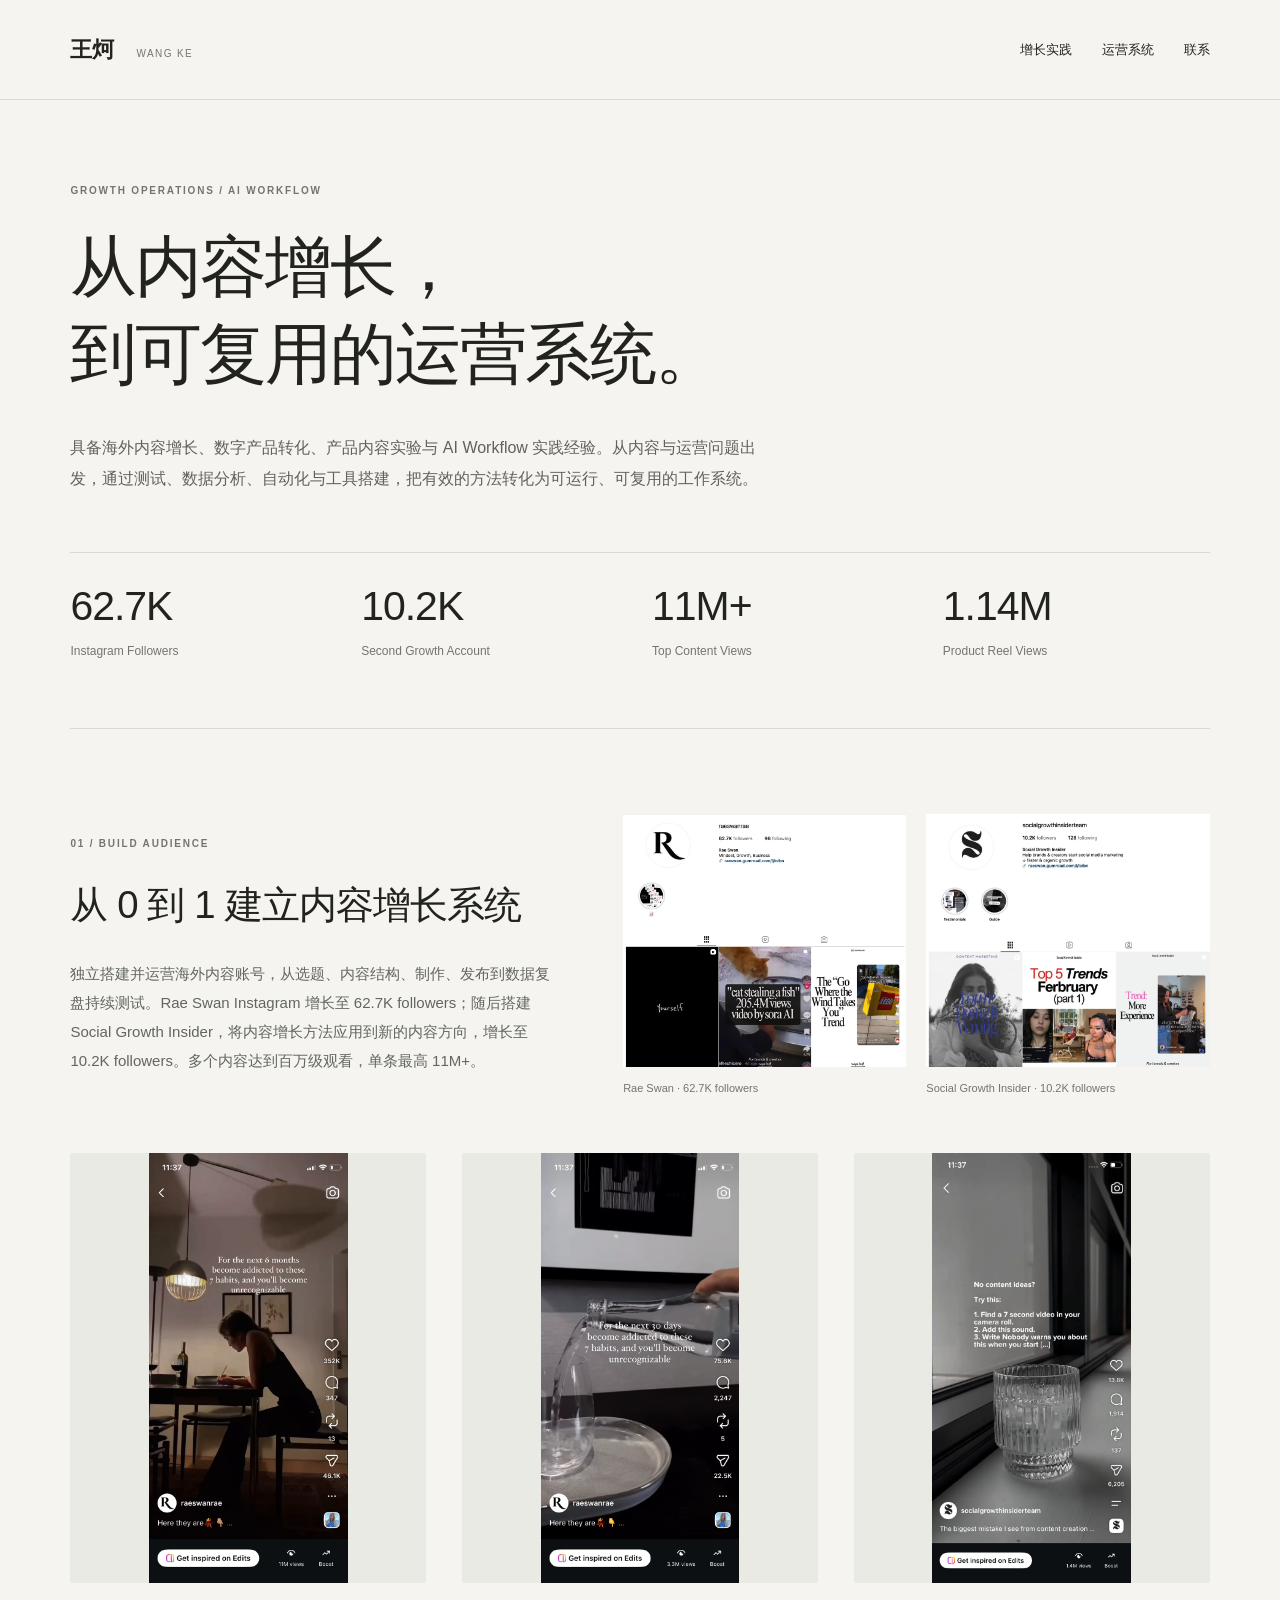
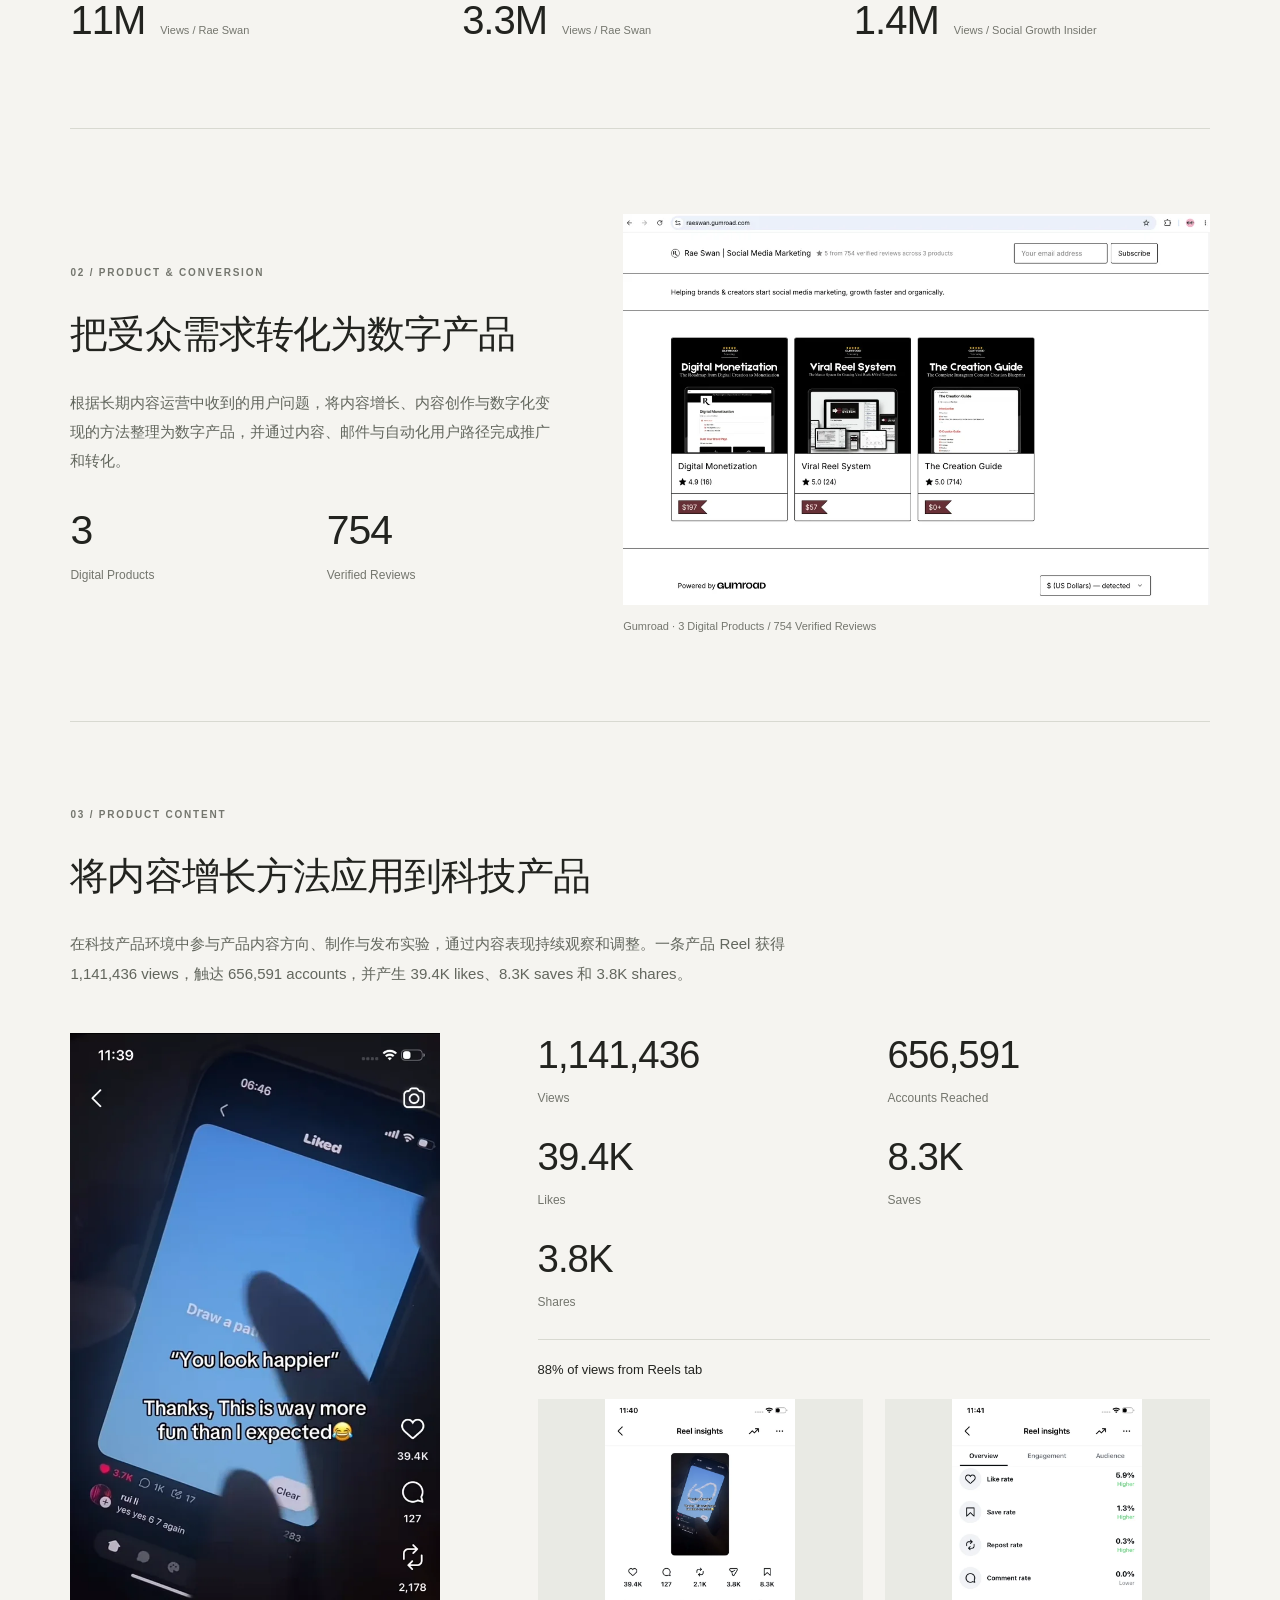
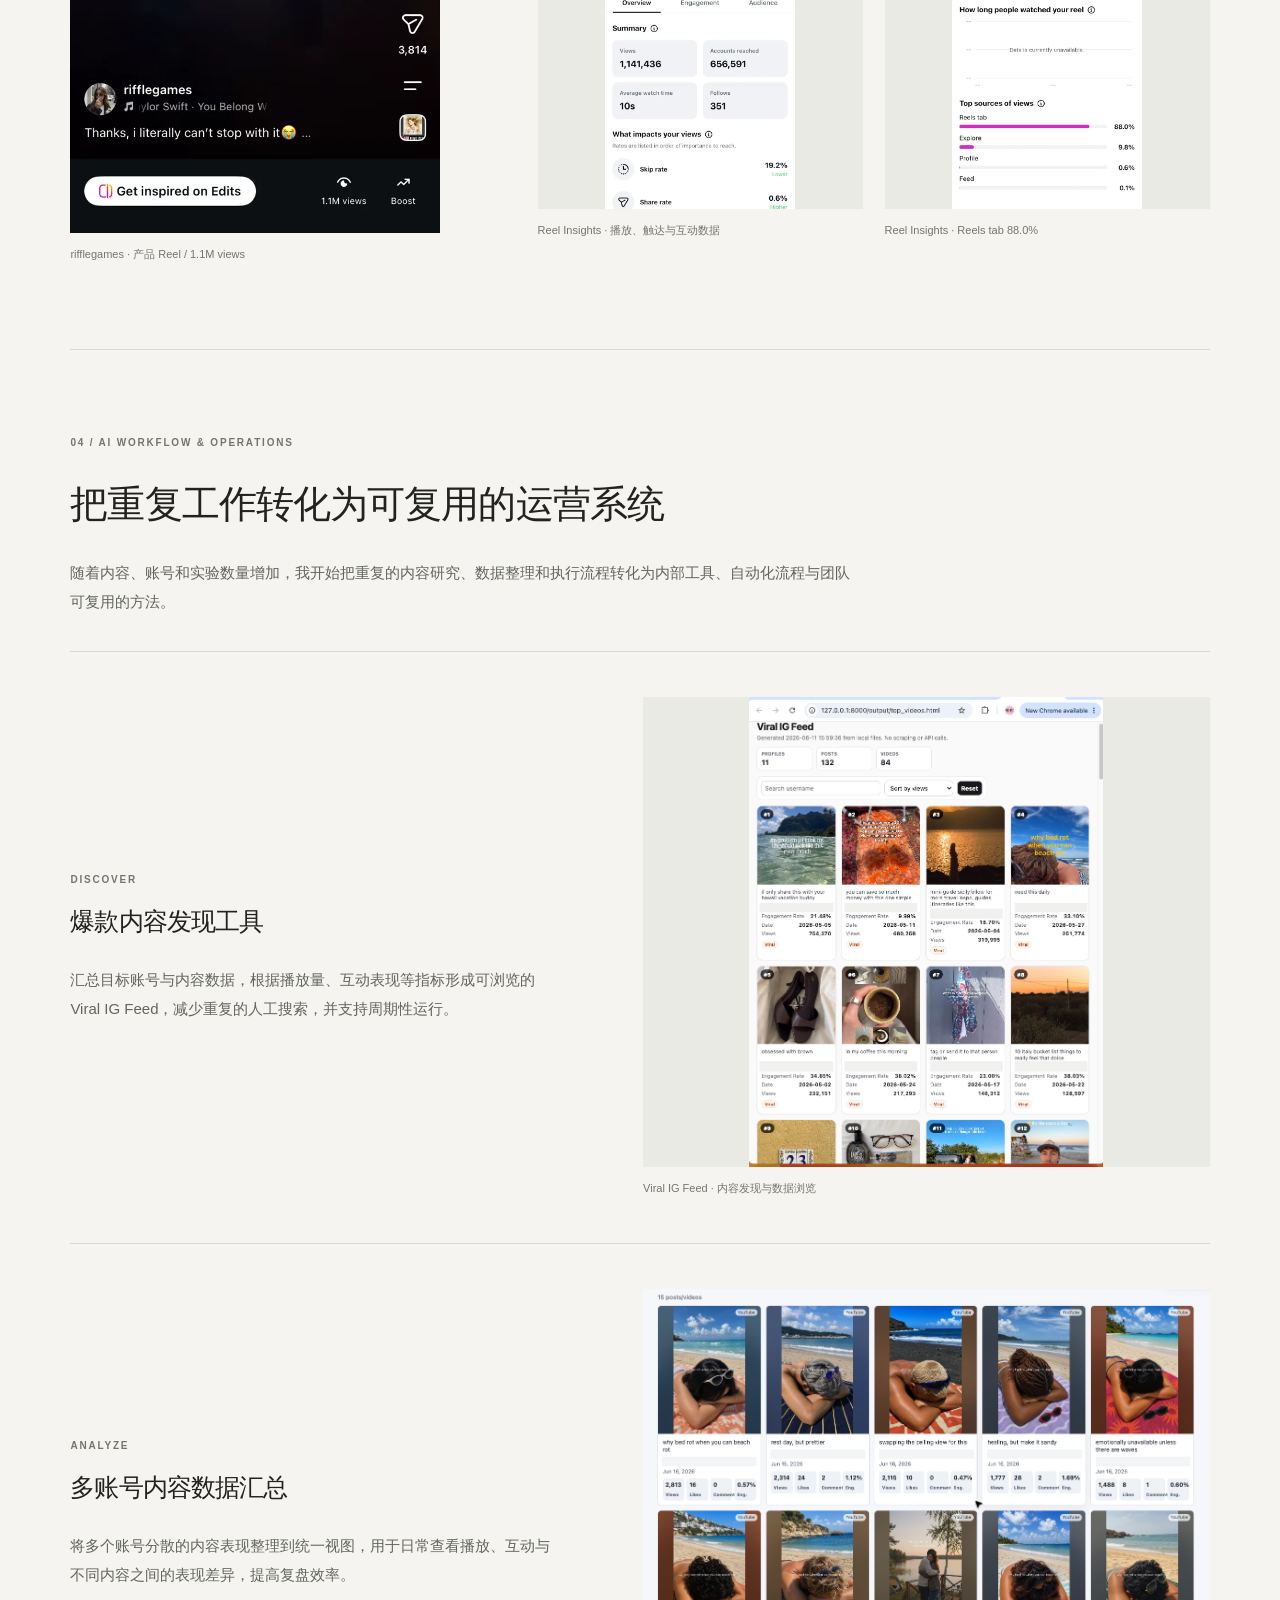
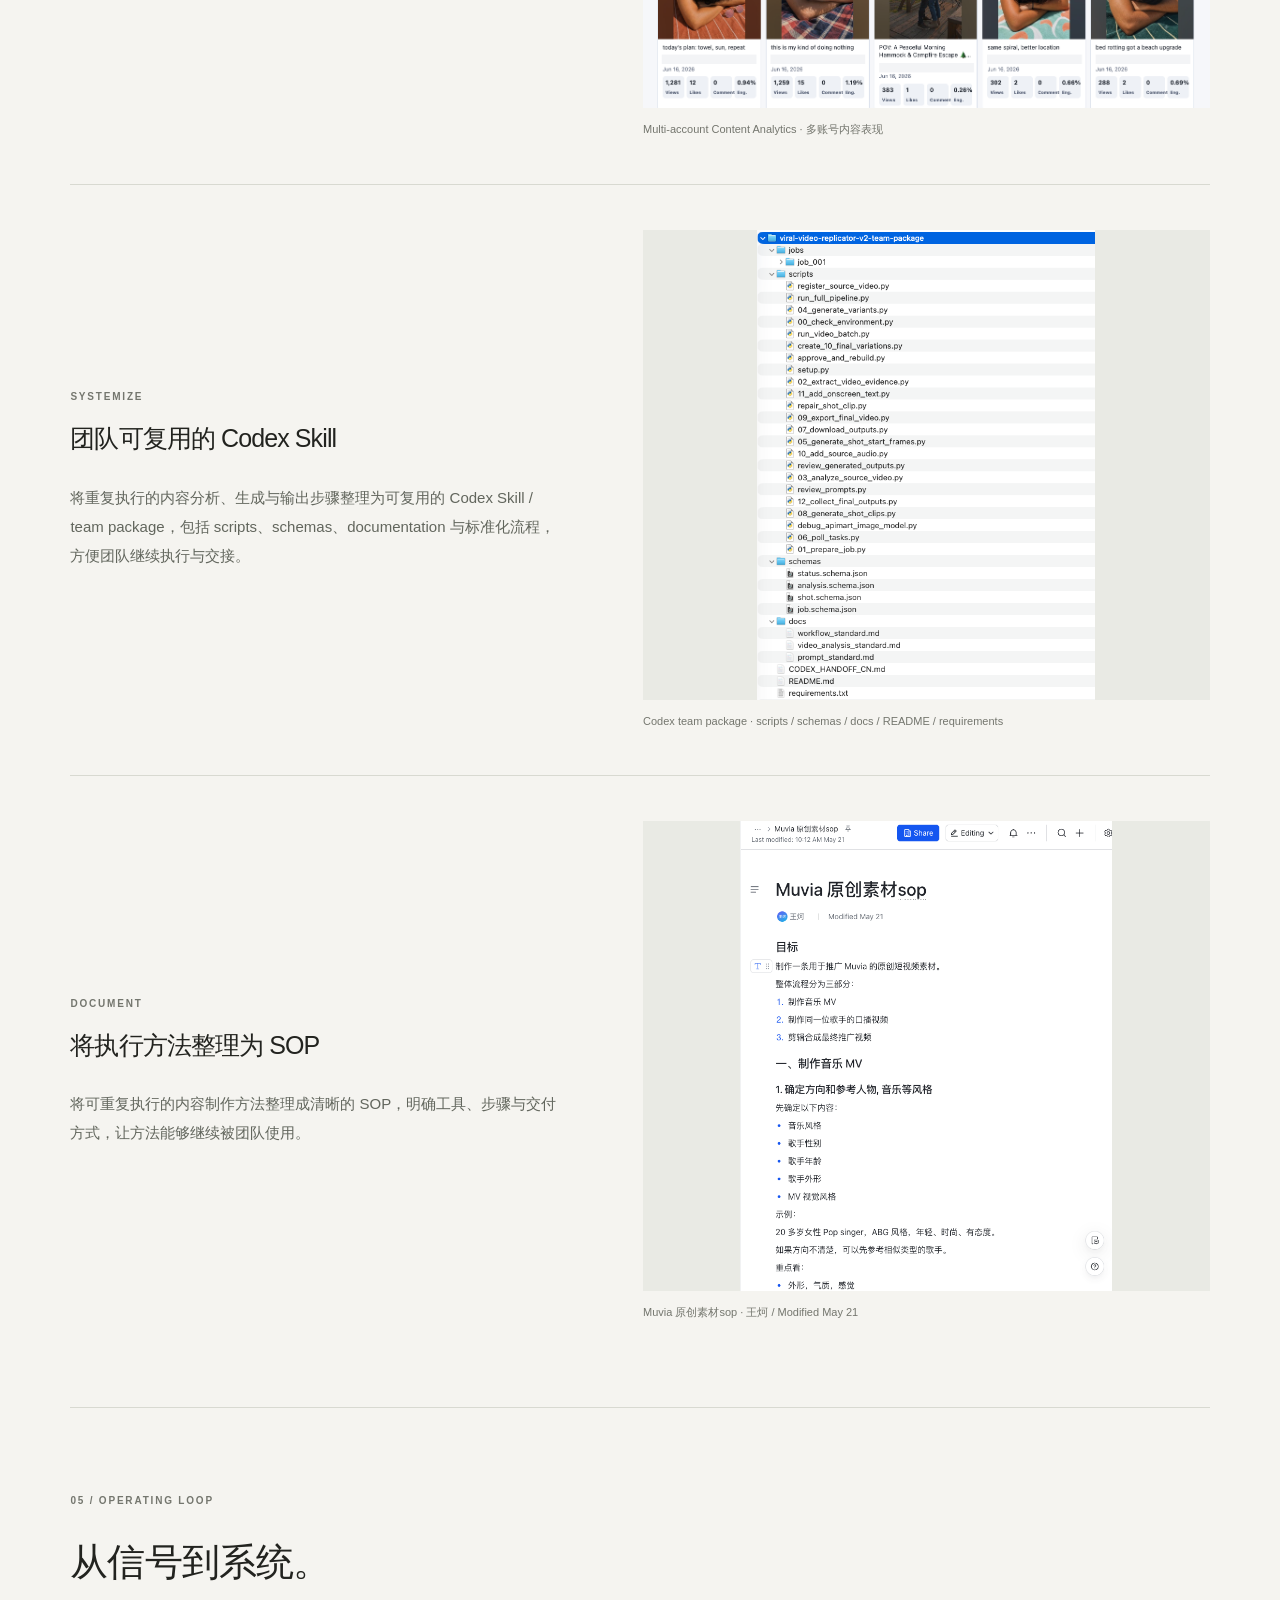
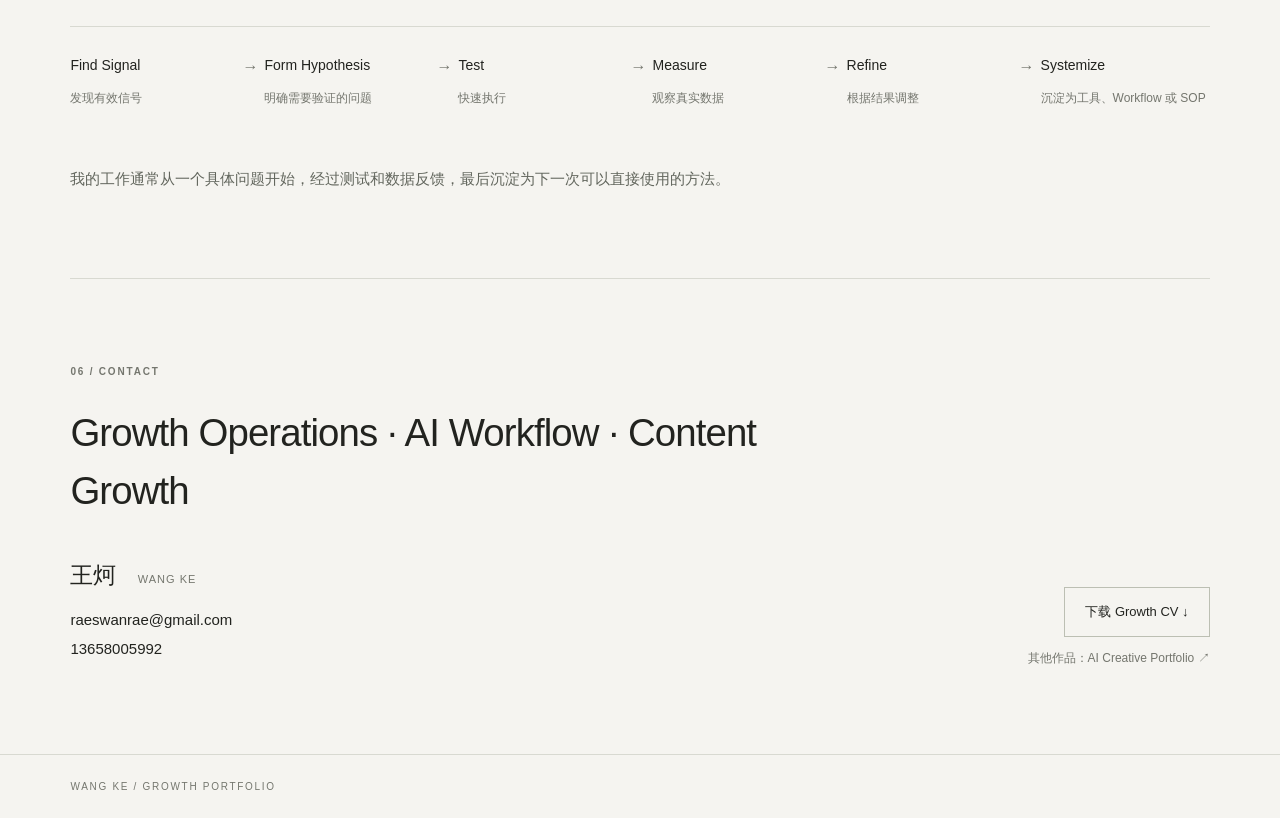
==== growth/index.html @ 35859a5e "Publish Growth Portfolio with Growth CV" ====
<!doctype html><html lang="zh-CN"><head><meta charset="utf-8"><meta name="viewport" content="width=device-width,initial-scale=1"><title>王炣 | Growth Operations &amp; AI Workflow</title><meta name="description" content="Growth Operations, Content Growth, AI Workflow and operational systems portfolio by Wang Ke."><link rel="stylesheet" href="growth.css"><script src="growth.js" defer></script></head><body><a class="skip" href="#main">跳至内容</a><header class="wrap"><a class="wordmark" href="../">王炣 <span>WANG KE</span></a><nav aria-label="页面导航"><a href="#audience">增长实践</a><a href="#systems">运营系统</a><a href="#contact">联系</a></nav></header><main id="main" class="wrap"><section class="hero"><p class="eyebrow">GROWTH OPERATIONS / AI WORKFLOW</p><h1>从内容增长，<br><span>到可复用的</span><wbr><span>运营系统。</span></h1><p class="hero-body">具备海外内容增长、数字产品转化、产品内容实验与 AI Workflow 实践经验。从内容与运营问题出发，通过测试、数据分析、自动化与工具搭建，把有效的方法转化为可运行、可复用的工作系统。</p><dl class="metrics hero-metrics"><div><dt>Instagram Followers</dt><dd>62.7K</dd></div><div><dt>Second Growth Account</dt><dd>10.2K</dd></div><div><dt>Top Content Views</dt><dd>11M+</dd></div><div><dt>Product Reel Views</dt><dd>1.14M</dd></div></dl></section><section id="audience" class="section"><div class="split audience-intro"><div class="copy"><p class="eyebrow">01 / BUILD AUDIENCE</p><h2>从 0 到 1 建立内容增长系统</h2><p class="body-copy">独立搭建并运营海外内容账号，从选题、内容结构、制作、发布到数据复盘持续测试。Rae Swan Instagram 增长至 62.7K followers；随后搭建 Social Growth Insider，将内容增长方法应用到新的内容方向，增长至 10.2K followers。多个内容达到百万级观看，单条最高 11M+。</p></div><div class="profiles"><figure class="evidence profile"><button class="open-evidence" data-source="assets/rae-profile.png" data-caption="Rae Swan · 62.7K followers" aria-label="查看完整截图：Rae Swan · 62.7K followers"><img src="assets/rae-profile-preview.webp" alt="Rae Swan · 62.7K followers" loading="lazy" decoding="async"><span class="view-label">查看原图 ↗</span></button><figcaption>Rae Swan · 62.7K followers</figcaption></figure><figure class="evidence profile"><button class="open-evidence" data-source="assets/sgi-profile.png" data-caption="Social Growth Insider · 10.2K followers" aria-label="查看完整截图：Social Growth Insider · 10.2K followers"><img src="assets/sgi-profile-preview.webp" alt="Social Growth Insider · 10.2K followers" loading="lazy" decoding="async"><span class="view-label">查看原图 ↗</span></button><figcaption>Social Growth Insider · 10.2K followers</figcaption></figure></div></div><div class="performance"><article><figure class="evidence reel"><button class="open-evidence" data-source="assets/rae-11m.png" data-caption="Rae Swan · 11M views" aria-label="查看完整截图：Rae Swan · 11M views"><img src="assets/rae-11m-preview.webp" alt="Rae Swan · 11M views" loading="lazy" decoding="async"><span class="view-label">查看原图 ↗</span></button><figcaption>Rae Swan · 11M views</figcaption></figure><div class="performance-label"><strong>11M</strong><span>Views / Rae Swan</span></div></article><article><figure class="evidence reel"><button class="open-evidence" data-source="assets/rae-3m.png" data-caption="Rae Swan · 3.3M views" aria-label="查看完整截图：Rae Swan · 3.3M views"><img src="assets/rae-3m-preview.webp" alt="Rae Swan · 3.3M views" loading="lazy" decoding="async"><span class="view-label">查看原图 ↗</span></button><figcaption>Rae Swan · 3.3M views</figcaption></figure><div class="performance-label"><strong>3.3M</strong><span>Views / Rae Swan</span></div></article><article><figure class="evidence reel"><button class="open-evidence" data-source="assets/sgi-1m.png" data-caption="Social Growth Insider · 1.4M views" aria-label="查看完整截图：Social Growth Insider · 1.4M views"><img src="assets/sgi-1m-preview.webp" alt="Social Growth Insider · 1.4M views" loading="lazy" decoding="async"><span class="view-label">查看原图 ↗</span></button><figcaption>Social Growth Insider · 1.4M views</figcaption></figure><div class="performance-label"><strong>1.4M</strong><span>Views / Social Growth Insider</span></div></article></div></section><section class="section split product" id="products"><div class="copy"><p class="eyebrow">02 / PRODUCT & CONVERSION</p><h2>把受众需求转化为数字产品</h2><p class="body-copy">根据长期内容运营中收到的用户问题，将内容增长、内容创作与数字化变现的方法整理为数字产品，并通过内容、邮件与自动化用户路径完成推广和转化。</p><dl class="metrics "><div><dt>Digital Products</dt><dd>3</dd></div><div><dt>Verified Reviews</dt><dd>754</dd></div></dl></div><figure class="evidence "><button class="open-evidence" data-source="assets/gumroad.png" data-caption="Gumroad · 3 Digital Products / 754 Verified Reviews" aria-label="查看完整截图：Gumroad · 3 Digital Products / 754 Verified Reviews"><img src="assets/gumroad-preview.webp" alt="Gumroad · 3 Digital Products / 754 Verified Reviews" loading="lazy" decoding="async"><span class="view-label">查看原图 ↗</span></button><figcaption>Gumroad · 3 Digital Products / 754 Verified Reviews</figcaption></figure></section><section class="section" id="product-content"><div class="copy"><p class="eyebrow">03 / PRODUCT CONTENT</p><h2>将内容增长方法应用到科技产品</h2><p class="body-copy">在科技产品环境中参与产品内容方向、制作与发布实验，通过内容表现持续观察和调整。一条产品 Reel 获得 1,141,436 views，触达 656,591 accounts，并产生 39.4K likes、8.3K saves 和 3.8K shares。</p></div><div class="product-grid"><figure class="evidence product-visual"><button class="open-evidence" data-source="assets/product-reel.png" data-caption="rifflegames · 产品 Reel / 1.1M views" aria-label="查看完整截图：rifflegames · 产品 Reel / 1.1M views"><img src="assets/product-reel-preview.webp" alt="rifflegames · 产品 Reel / 1.1M views" loading="lazy" decoding="async"><span class="view-label">查看原图 ↗</span></button><figcaption>rifflegames · 产品 Reel / 1.1M views</figcaption></figure><div><dl class="metrics product-metrics"><div><dt>Views</dt><dd>1,141,436</dd></div><div><dt>Accounts Reached</dt><dd>656,591</dd></div><div><dt>Likes</dt><dd>39.4K</dd></div><div><dt>Saves</dt><dd>8.3K</dd></div><div><dt>Shares</dt><dd>3.8K</dd></div></dl><p class="source-note">88% of views from Reels tab</p><div class="insights"><figure class="evidence "><button class="open-evidence" data-source="assets/product-summary.png" data-caption="Reel Insights · 播放、触达与互动数据" aria-label="查看完整截图：Reel Insights · 播放、触达与互动数据"><img src="assets/product-summary-preview.webp" alt="Reel Insights · 播放、触达与互动数据" loading="lazy" decoding="async"><span class="view-label">查看原图 ↗</span></button><figcaption>Reel Insights · 播放、触达与互动数据</figcaption></figure><figure class="evidence "><button class="open-evidence" data-source="assets/product-sources.png" data-caption="Reel Insights · Reels tab 88.0%" aria-label="查看完整截图：Reel Insights · Reels tab 88.0%"><img src="assets/product-sources-preview.webp" alt="Reel Insights · Reels tab 88.0%" loading="lazy" decoding="async"><span class="view-label">查看原图 ↗</span></button><figcaption>Reel Insights · Reels tab 88.0%</figcaption></figure></div></div></div></section><section class="section" id="systems"><div class="copy"><p class="eyebrow">04 / AI WORKFLOW & OPERATIONS</p><h2>把重复工作转化为可复用的运营系统</h2><p class="body-copy">随着内容、账号和实验数量增加，我开始把重复的内容研究、数据整理和执行流程转化为内部工具、自动化流程与团队可复用的方法。</p></div><article class="system-row"><div class="copy"><p class="eyebrow">DISCOVER</p><h2>爆款内容发现工具</h2><p class="body-copy">汇总目标账号与内容数据，根据播放量、互动表现等指标形成可浏览的 Viral IG Feed，减少重复的人工搜索，并支持周期性运行。</p></div><figure class="evidence system-evidence"><button class="open-evidence" data-source="../assets/case-3/evidence/discovery-report.png" data-caption="Viral IG Feed · 内容发现与数据浏览" aria-label="查看完整截图：Viral IG Feed · 内容发现与数据浏览"><img src="../assets/case-3/evidence/discovery-report.png" alt="Viral IG Feed · 内容发现与数据浏览" loading="lazy" decoding="async"><span class="view-label">查看原图 ↗</span></button><figcaption>Viral IG Feed · 内容发现与数据浏览</figcaption></figure></article><article class="system-row"><div class="copy"><p class="eyebrow">ANALYZE</p><h2>多账号内容数据汇总</h2><p class="body-copy">将多个账号分散的内容表现整理到统一视图，用于日常查看播放、互动与不同内容之间的表现差异，提高复盘效率。</p></div><figure class="evidence system-evidence"><button class="open-evidence" data-source="../assets/case-3/evidence/account-report-a.png" data-caption="Multi-account Content Analytics · 多账号内容表现" aria-label="查看完整截图：Multi-account Content Analytics · 多账号内容表现"><img src="../assets/case-3/evidence/account-report-a.png" alt="Multi-account Content Analytics · 多账号内容表现" loading="lazy" decoding="async"><span class="view-label">查看原图 ↗</span></button><figcaption>Multi-account Content Analytics · 多账号内容表现</figcaption></figure></article><article class="system-row"><div class="copy"><p class="eyebrow">SYSTEMIZE</p><h2>团队可复用的 Codex Skill</h2><p class="body-copy">将重复执行的内容分析、生成与输出步骤整理为可复用的 Codex Skill / team package，包括 scripts、schemas、documentation 与标准化流程，方便团队继续执行与交接。</p></div><figure class="evidence system-evidence"><button class="open-evidence" data-source="../assets/case-3/evidence/team-package.png" data-caption="Codex team package · scripts / schemas / docs / README / requirements" aria-label="查看完整截图：Codex team package · scripts / schemas / docs / README / requirements"><img src="../assets/case-3/evidence/team-package.png" alt="Codex team package · scripts / schemas / docs / README / requirements" loading="lazy" decoding="async"><span class="view-label">查看原图 ↗</span></button><figcaption>Codex team package · scripts / schemas / docs / README / requirements</figcaption></figure></article><article class="system-row"><div class="copy"><p class="eyebrow">DOCUMENT</p><h2>将执行方法整理为 SOP</h2><p class="body-copy">将可重复执行的内容制作方法整理成清晰的 SOP，明确工具、步骤与交付方式，让方法能够继续被团队使用。</p></div><figure class="evidence system-evidence"><button class="open-evidence" data-source="../assets/case-3/evidence/original-content-sop.png" data-caption="Muvia 原创素材sop · 王炣 / Modified May 21" aria-label="查看完整截图：Muvia 原创素材sop · 王炣 / Modified May 21"><img src="../assets/case-3/evidence/original-content-sop.png" alt="Muvia 原创素材sop · 王炣 / Modified May 21" loading="lazy" decoding="async"><span class="view-label">查看原图 ↗</span></button><figcaption>Muvia 原创素材sop · 王炣 / Modified May 21</figcaption></figure></article></section><section class="section operating"><div class="copy"><p class="eyebrow">05 / OPERATING LOOP</p><h2>从信号到系统。</h2><p class="body-copy"></p></div><ol class="loop"><li><strong>Find Signal</strong><span>发现有效信号</span></li><li><strong>Form Hypothesis</strong><span>明确需要验证的问题</span></li><li><strong>Test</strong><span>快速执行</span></li><li><strong>Measure</strong><span>观察真实数据</span></li><li><strong>Refine</strong><span>根据结果调整</span></li><li><strong>Systemize</strong><span>沉淀为工具、Workflow 或 SOP</span></li></ol><p class="body-copy">我的工作通常从一个具体问题开始，经过测试和数据反馈，最后沉淀为下一次可以直接使用的方法。</p></section><section id="contact" class="section contact"><p class="eyebrow">06 / CONTACT</p><h2>Growth Operations · AI Workflow · Content Growth</h2><div class="contact-bottom"><div><p class="name">王炣 <span>WANG KE</span></p><a href="mailto:raeswanrae@gmail.com">raeswanrae@gmail.com</a><a href="tel:13658005992">13658005992</a></div><div class="actions contact-actions"><a class="button" href="assets/documents/Wang_Ke_Growth_CV.pdf" download>下载 Growth CV ↓</a><a class="secondary-link" href="../">其他作品：AI Creative Portfolio ↗</a></div></div></section></main><footer class="wrap">WANG KE / GROWTH PORTFOLIO</footer><dialog id="evidence-modal" aria-label="完整证据截图"><button class="close" aria-label="关闭预览">关闭 ×</button><div class="modal-scroll"><img alt=""><p class="modal-caption"></p></div></dialog></body></html>
---- growth/growth.css ----
:root{--paper:#f5f4f0;--ink:#22231f;--muted:#74766e;--line:#d8d9d1}*{box-sizing:border-box}html{scroll-behavior:smooth;scroll-padding-top:30px}body{margin:0;background:var(--paper);color:var(--ink);font-family:Arial,"PingFang SC","Microsoft YaHei",sans-serif;-webkit-font-smoothing:antialiased}a{color:inherit;text-decoration:none}button{font:inherit;color:inherit;cursor:pointer}a:focus-visible,button:focus-visible{outline:2px solid #72825a;outline-offset:5px}.wrap{width:min(1320px,100%);padding-inline:clamp(24px,5.5vw,80px);margin:auto}header{height:100px;display:flex;align-items:center;justify-content:space-between;gap:20px}header.wrap{border-bottom:1px solid var(--line)}.wordmark{font-size:22px;font-weight:600}.wordmark span{font-size:10px;letter-spacing:1.4px;margin-left:16px;font-weight:400;color:var(--muted)}nav{display:flex;gap:30px;font-size:13px}nav a:hover{text-decoration:underline;text-underline-offset:6px}h1,h2,h3,p,figure{margin:0}h1,h2,h3{font-weight:500}.eyebrow{font-size:10px;line-height:1.5;letter-spacing:1.8px;font-weight:600;color:var(--muted);margin-bottom:25px}h1{font-size:clamp(38px,5.25vw,72px);line-height:1.3;letter-spacing:-2px}h2{font-size:clamp(27px,3vw,39px);line-height:1.5;letter-spacing:-.9px}.hero{padding:83px 0 68px}.hero-body{max-width:690px;font-size:16px;color:#60635a;line-height:1.95;margin:34px 0 58px}.metrics{display:grid;grid-template-columns:repeat(2,minmax(0,1fr));margin:30px 0 0;gap:24px}.metrics div{display:flex;flex-direction:column-reverse;gap:12px}.metrics dd{margin:0;font-size:clamp(29px,3.2vw,46px);font-weight:400;letter-spacing:-1px;font-variant-numeric:tabular-nums}.metrics dt{font-size:12px;line-height:1.5;color:var(--muted)}.hero-metrics{grid-template-columns:repeat(4,minmax(0,1fr));padding-top:30px;border-top:1px solid var(--line)}.section{padding:85px 0;border-top:1px solid var(--line)}.split{display:grid;grid-template-columns:1fr 1.2fr;gap:64px;align-items:center}.body-copy{font-size:15px;line-height:1.95;color:#62665d;margin-top:25px;max-width:780px}.profiles{display:grid;grid-template-columns:1fr 1fr;gap:20px}.evidence{min-width:0}.open-evidence{border:0;background:#e9eae4;padding:0;display:block;width:100%;position:relative;overflow:hidden;cursor:zoom-in}.open-evidence img{display:block;width:100%;height:auto;object-fit:contain;transition:transform .25s}.open-evidence:hover img{transform:scale(1.015)}.profile img{aspect-ratio:1.12;object-fit:cover;object-position:top}.view-label{position:absolute;right:10px;bottom:10px;background:rgba(245,244,240,.94);padding:6px 9px;font-size:10px;opacity:0;transition:opacity .2s}.open-evidence:hover .view-label,.open-evidence:focus-visible .view-label{opacity:1}figcaption{font-size:11px;line-height:1.7;color:var(--muted);margin-top:12px}.performance{display:grid;grid-template-columns:repeat(3,minmax(0,1fr));gap:36px;margin-top:55px}.reel img{max-height:430px;object-fit:contain;background:#e9eae4}.performance-label{display:flex;align-items:baseline;gap:15px;margin-top:15px}.performance-label strong{font-size:40px;font-weight:400;letter-spacing:-1px}.performance-label span{font-size:11px;color:var(--muted)}.performance figcaption{display:none}.product .metrics{margin-top:32px}.product-grid{display:grid;grid-template-columns: .75fr 1.25fr;gap:64px;margin-top:45px;align-items:start}.product-visual{max-width:370px}.product-metrics{margin:0;grid-template-columns:repeat(2,minmax(0,1fr));gap:28px}.product-metrics dd{font-size:clamp(27px,3vw,40px)}.source-note{font-size:13px;padding:22px 0;border-top:1px solid var(--line);margin-top:28px}.insights{display:grid;grid-template-columns:1fr 1fr;gap:22px}.insights img{max-height:410px}.system-row{display:grid;grid-template-columns:1fr 1.15fr;gap:80px;align-items:center;padding:45px 0;border-bottom:1px solid var(--line)}.system-row:first-of-type{margin-top:35px;border-top:1px solid var(--line)}.system-row:last-child{border:0;padding-bottom:0}.system-row h2{font-size:25px}.system-row .eyebrow{margin-bottom:16px}.system-evidence img{max-height:470px;object-fit:contain}.loop{list-style:none;padding:30px 0;display:grid;grid-template-columns:repeat(6,minmax(0,1fr));gap:25px;border-top:1px solid var(--line);margin:35px 0 0}.loop li{position:relative}.loop li:not(:last-child):after{content:'→';position:absolute;right:-19px;top:1px;color:var(--muted)}.loop strong{display:block;font-size:14px;font-weight:500;margin-bottom:15px}.loop span{font-size:12px;line-height:1.8;color:var(--muted)}.contact h2{max-width:740px}.contact-bottom{display:flex;justify-content:space-between;gap:35px;margin-top:40px}.name{font-size:23px;margin-bottom:20px}.name span{font-size:11px;margin-left:15px;color:var(--muted);letter-spacing:1px}.contact-bottom a:not(.button){display:block;font-size:15px;margin:12px 0}.actions{display:flex;gap:12px;align-items:end;flex-wrap:wrap}.button{display:inline-flex;align-items:center;justify-content:center;padding:15px 20px;border:1px solid #bcbfb3;background:transparent;font-size:13px;min-height:48px}.button:hover{background:#e5e7de}.button:disabled{cursor:default;color:var(--muted)}footer{padding-block:26px;border-top:1px solid var(--line);font-size:10px;letter-spacing:1.7px;color:var(--muted)}.skip{position:fixed;top:-100px;background:var(--ink);color:white;padding:15px;z-index:10}.skip:focus{top:10px}dialog{border:0;padding:0;background:#20221e;color:#f5f4f0;width:94vw;max-width:1400px;height:94dvh;max-height:94dvh}dialog::backdrop{background:rgba(10,12,9,.85)}.close{position:absolute;right:18px;top:12px;z-index:1;background:#20221e;color:white;border:1px solid #73766c;padding:10px 15px;min-height:44px}.modal-scroll{height:100%;overflow:auto;padding:68px 24px 25px}.modal-scroll img{display:block;max-width:100%;max-height:calc(94dvh - 145px);width:auto;height:auto;object-fit:contain;margin:auto}.modal-caption{text-align:center;font-size:13px;line-height:1.8;margin-top:18px;color:#c7cbbe}body.modal-open{overflow:hidden}@media(max-width:900px){.split,.product-grid,.system-row{gap:32px}.profiles{gap:12px}.performance{gap:20px}.loop{gap:20px}.loop strong{font-size:12px}.contact-bottom{flex-direction:column}.actions{align-items:stretch}.system-row h2{font-size:24px}}@media(max-width:650px){header{height:80px}nav{gap:16px;font-size:12px}.wordmark span{display:none}.hero{padding:52px 0}.hero-body{font-size:15px;margin:25px 0 35px}h1{letter-spacing:-1.3px;font-size:36px}.hero-metrics{grid-template-columns:repeat(2,minmax(0,1fr));gap:28px 18px}.metrics dd{font-size:34px}.section{padding:55px 0}.split,.product-grid,.system-row{grid-template-columns:1fr;gap:30px}.profiles{gap:18px}.profile img{aspect-ratio:1;object-fit:cover}.body-copy{font-size:15px;margin-top:20px}.performance{gap:24px;grid-template-columns:1fr;margin-top:38px}.performance article{display:grid;grid-template-columns:1fr 1fr;gap:22px;align-items:center;padding-top:24px;border-top:1px solid var(--line)}.performance-label{display:block}.performance-label span{display:block;margin-top:10px;line-height:1.7}.reel img{max-height:340px}.product-visual{width:75%;margin-inline:auto}.product-metrics dd{font-size:32px}.product-grid{margin-top:30px}.insights{gap:16px}.system-row{padding:35px 0}.system-evidence img{max-height:none}.loop{grid-template-columns:1fr;gap:30px;padding-left:20px}.loop li:not(:last-child):after{content:'↓';left:-20px;right:auto;top:32px}.loop strong{font-size:15px;margin-bottom:6px}.loop span{font-size:13px}.contact h2{font-size:28px;overflow-wrap:anywhere}.actions{flex-direction:column}.button{width:100%}.modal-scroll{padding-inline:12px}figcaption{font-size:12px}.eyebrow{font-size:10px;letter-spacing:1.4px}.view-label{opacity:1}}@media(prefers-reduced-motion:reduce){html{scroll-behavior:auto}*{transition:none!important}}

h1 span{white-space:nowrap}

/* Contact CTA hierarchy */
.contact .contact-actions{flex-direction:column;align-items:flex-end;justify-content:flex-end;gap:12px}.contact .contact-actions .secondary-link{display:inline-block;margin:0;font-size:12px;font-weight:400;line-height:1.6;color:var(--muted)}.contact .secondary-link:hover{color:var(--ink);text-decoration:underline;text-underline-offset:4px}@media(max-width:650px){.contact .contact-actions{align-items:stretch}.contact .contact-actions .secondary-link{text-align:center}}
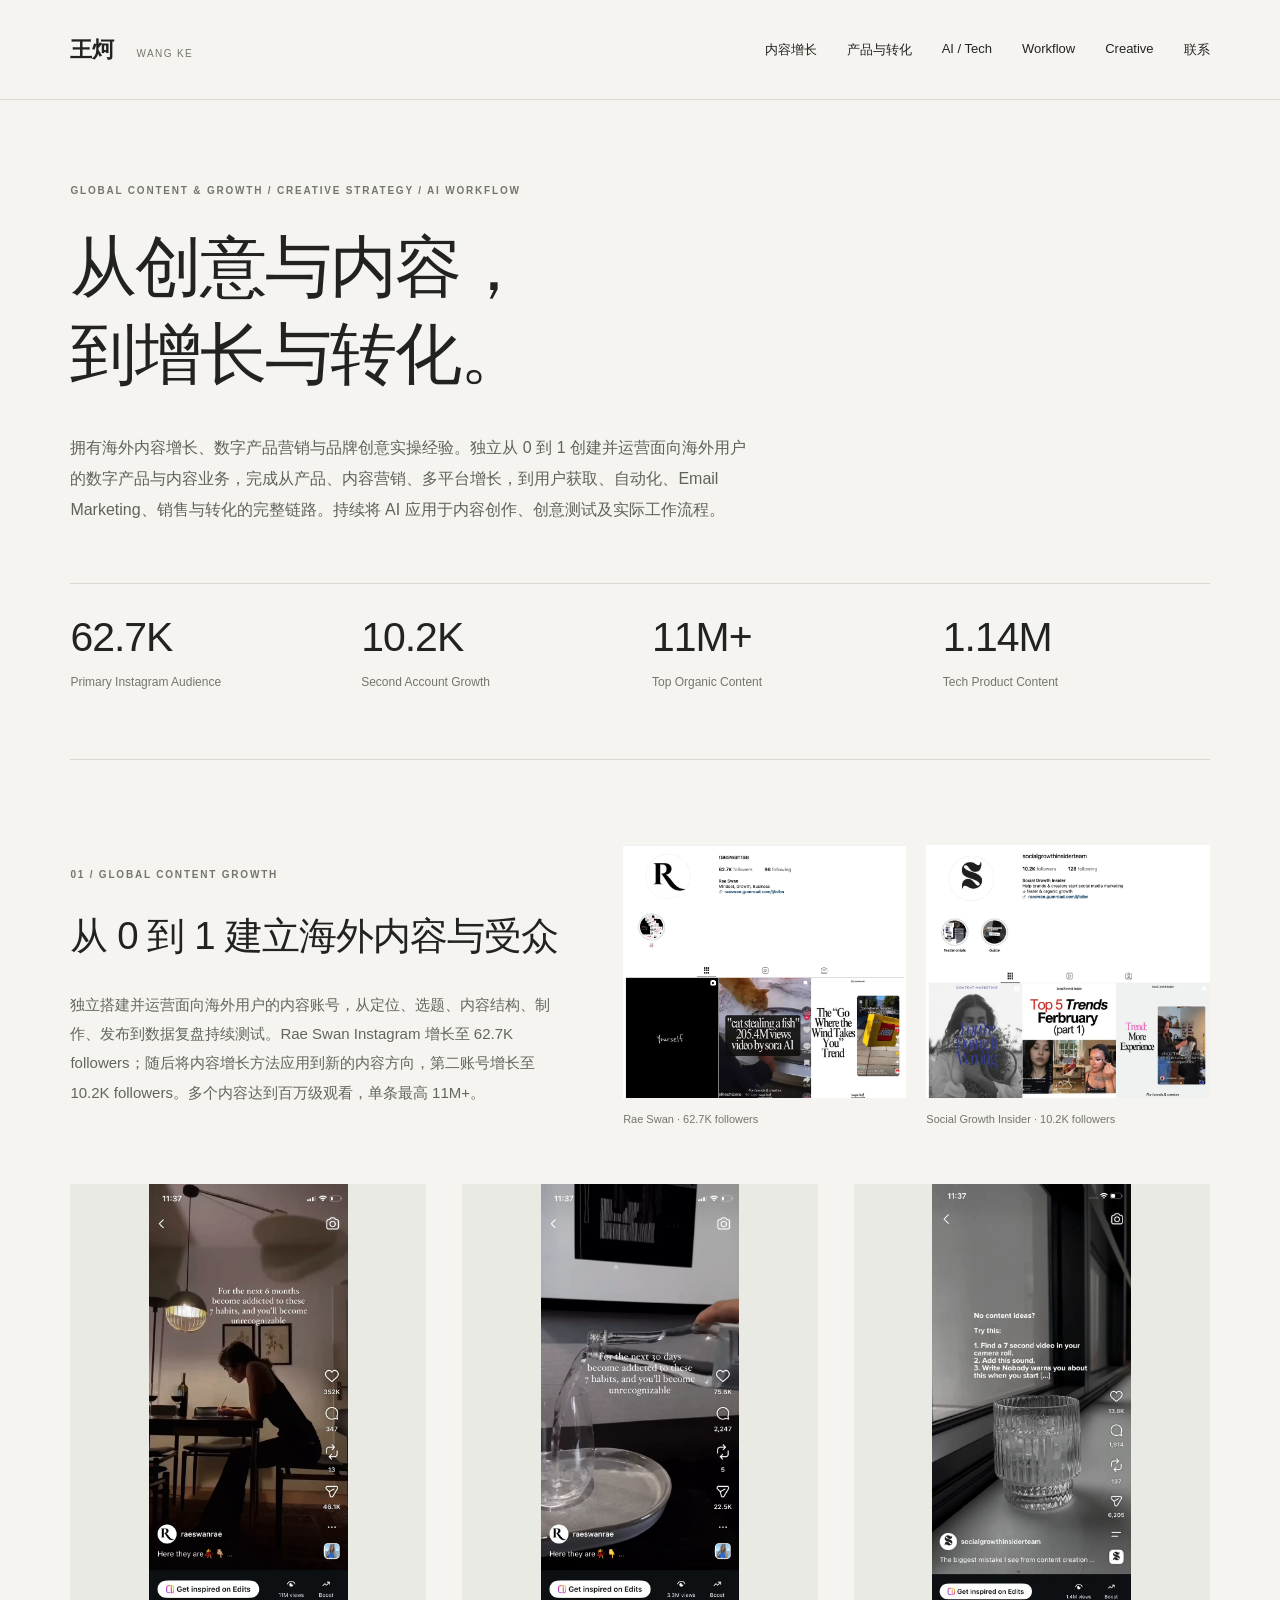
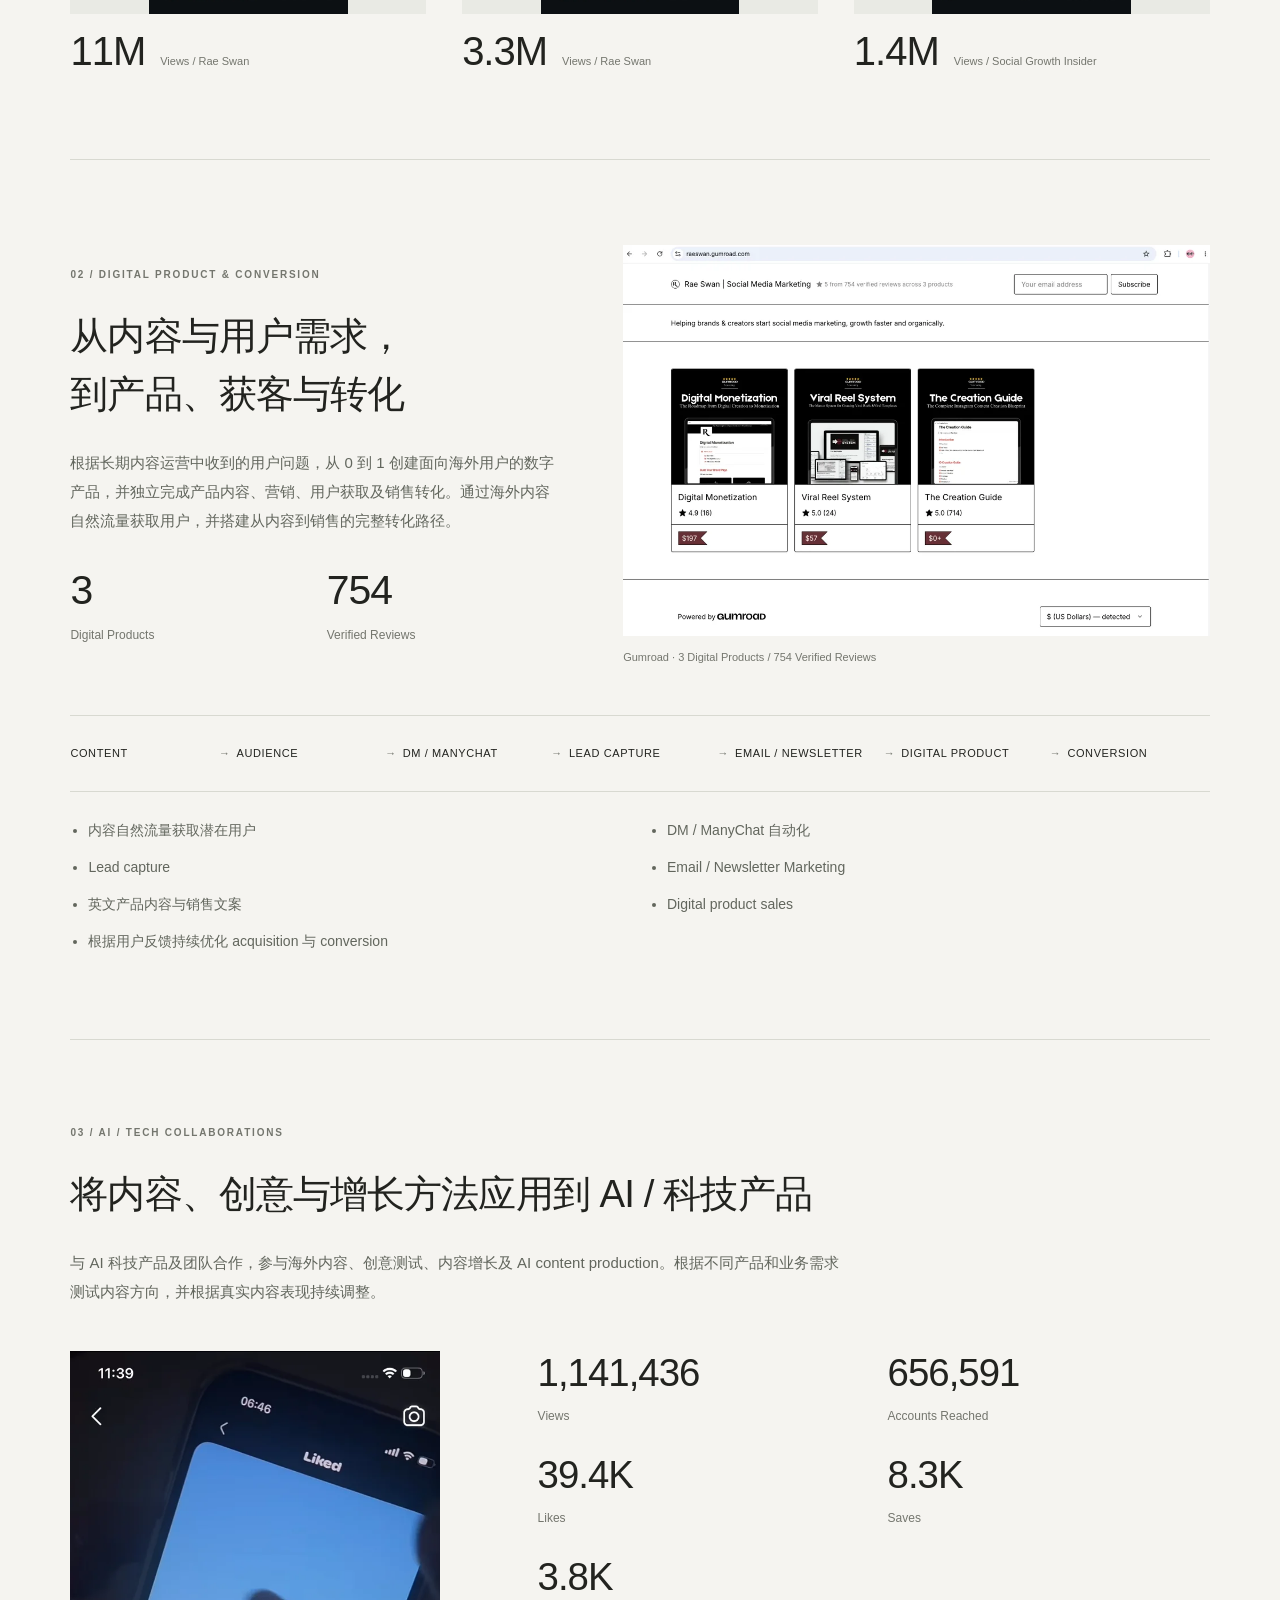
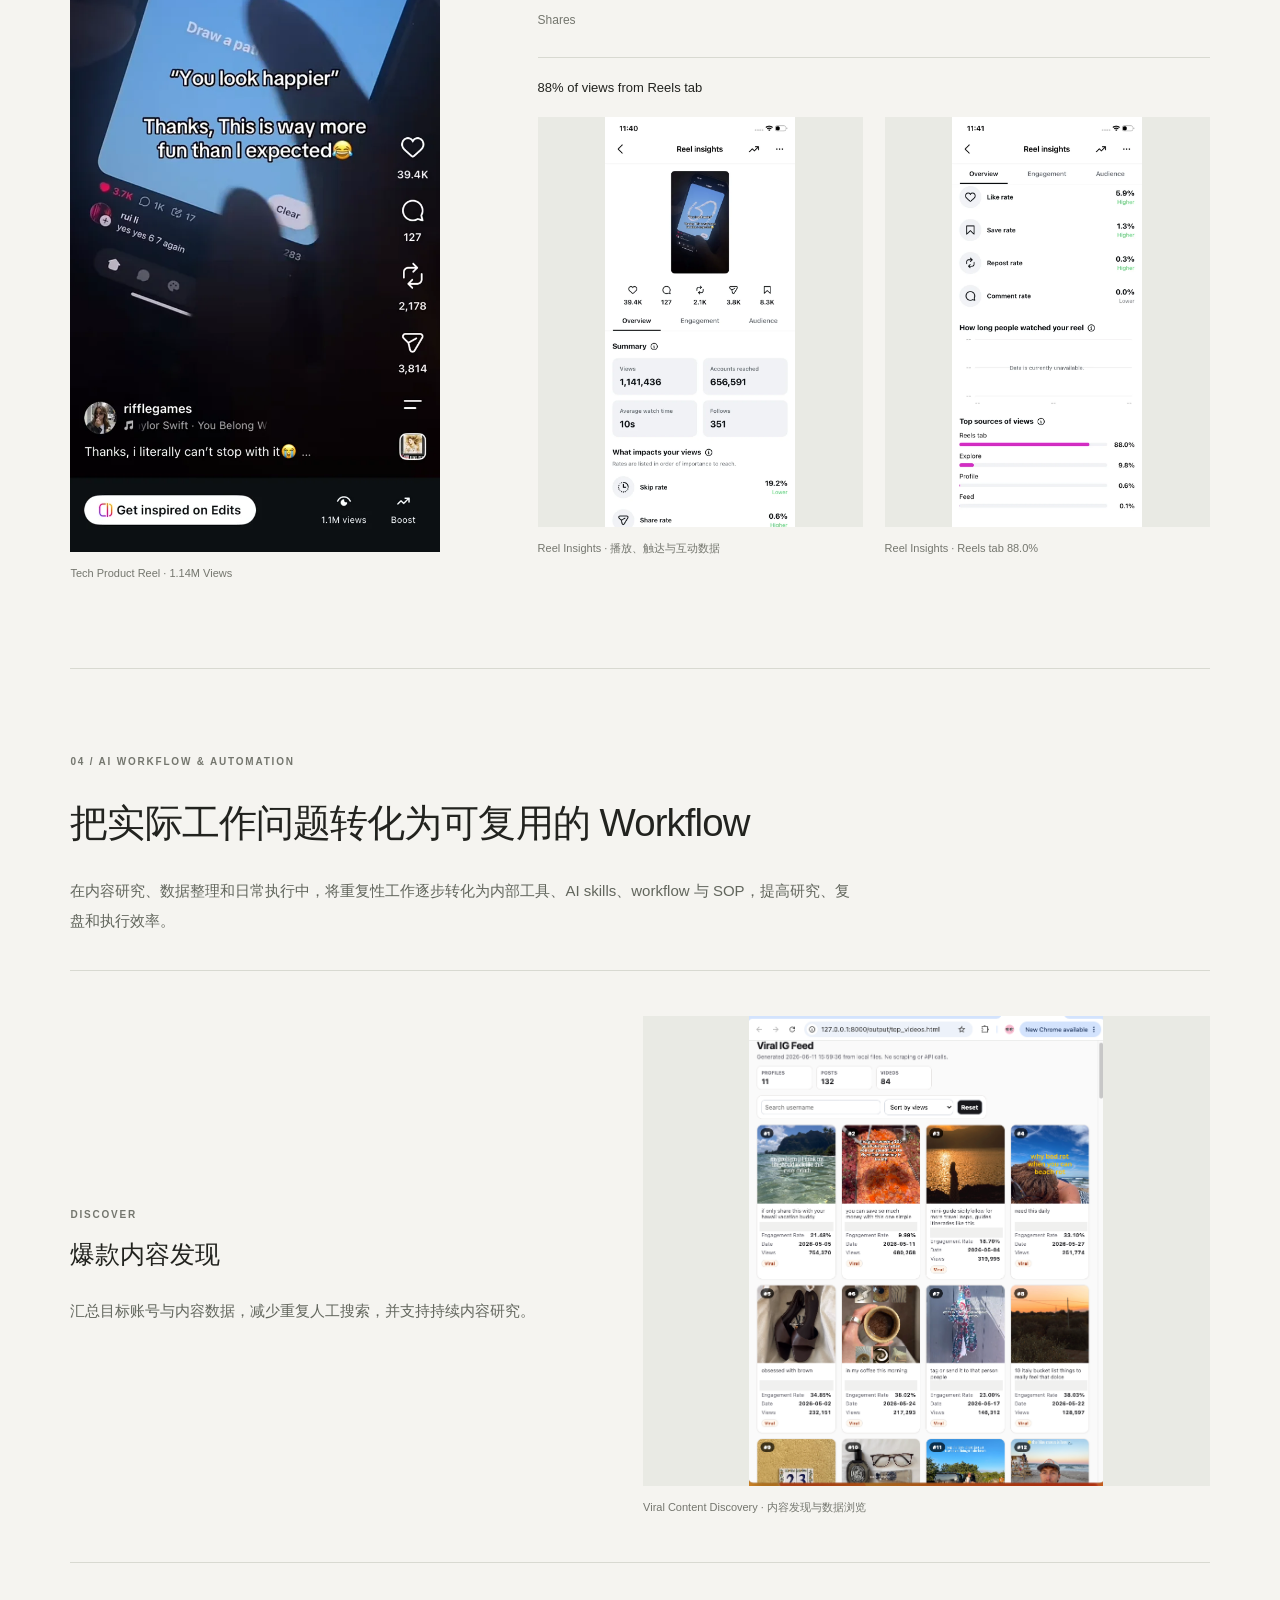
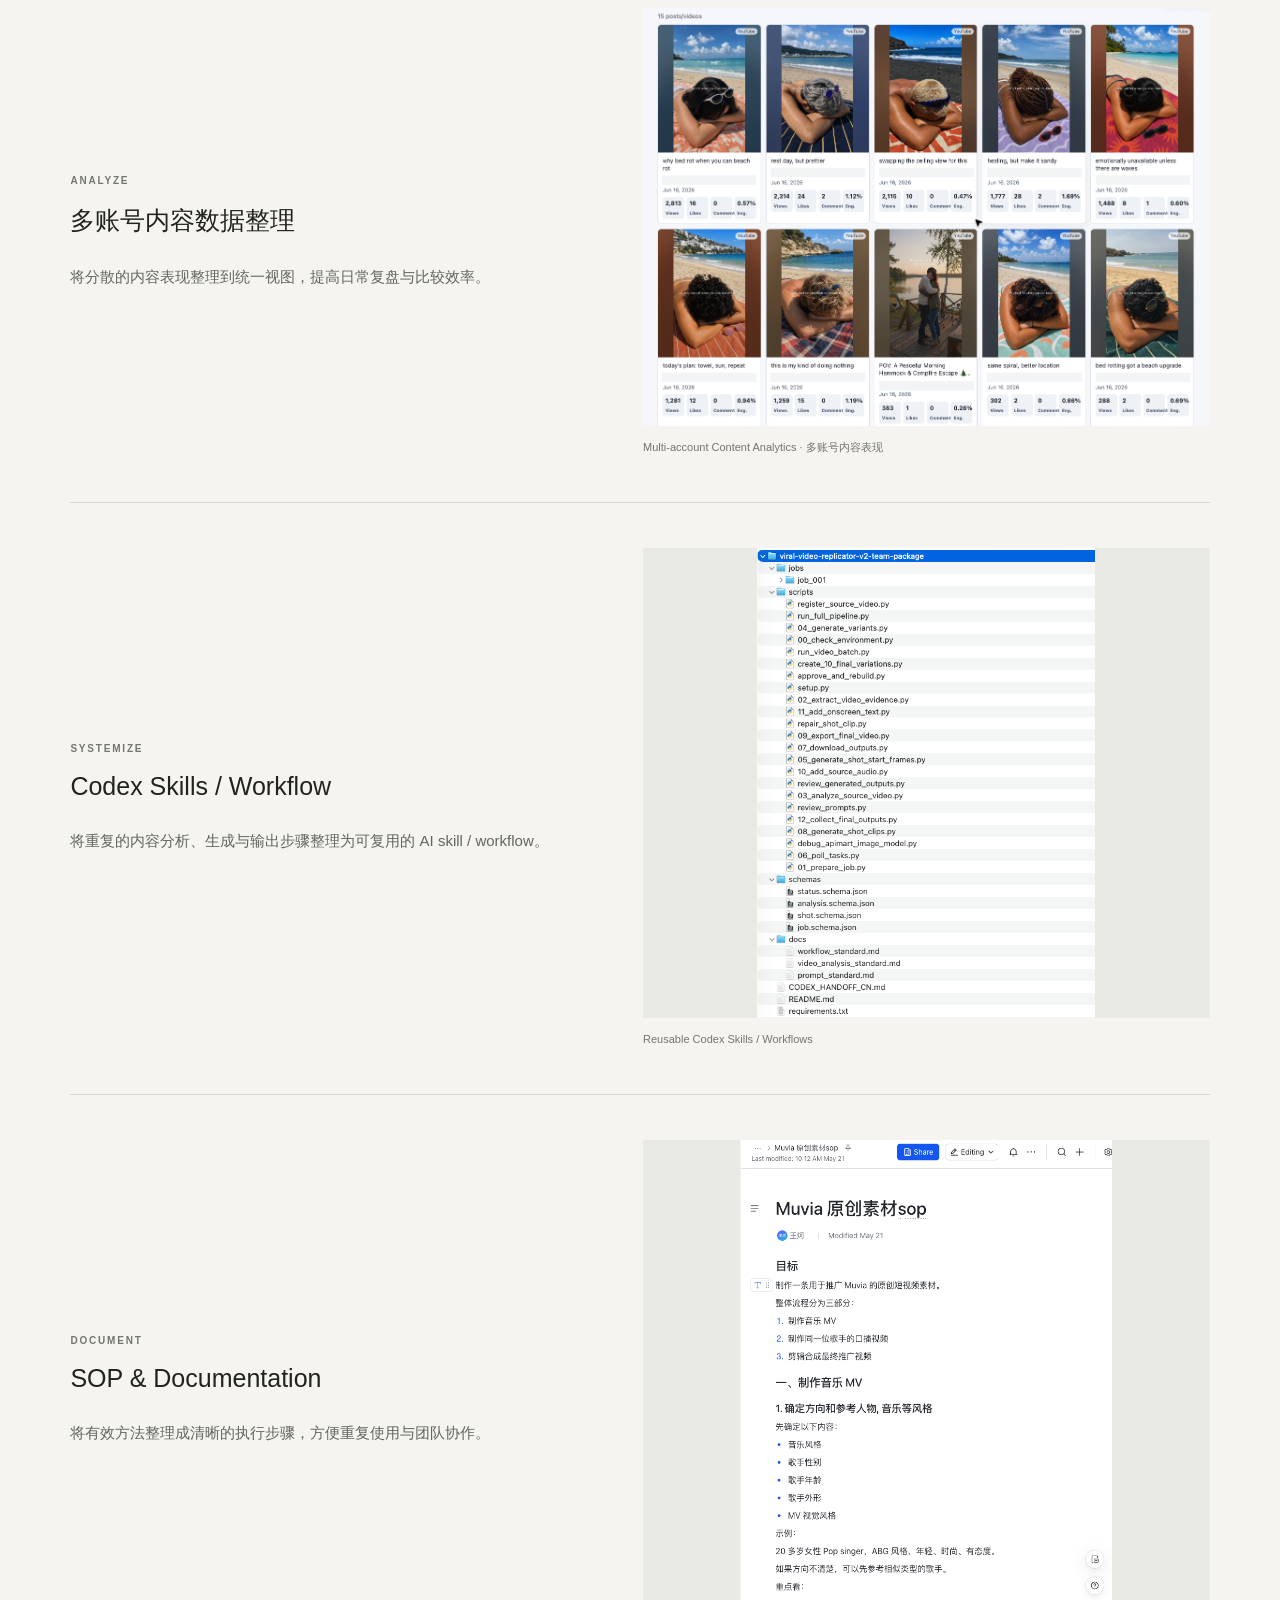
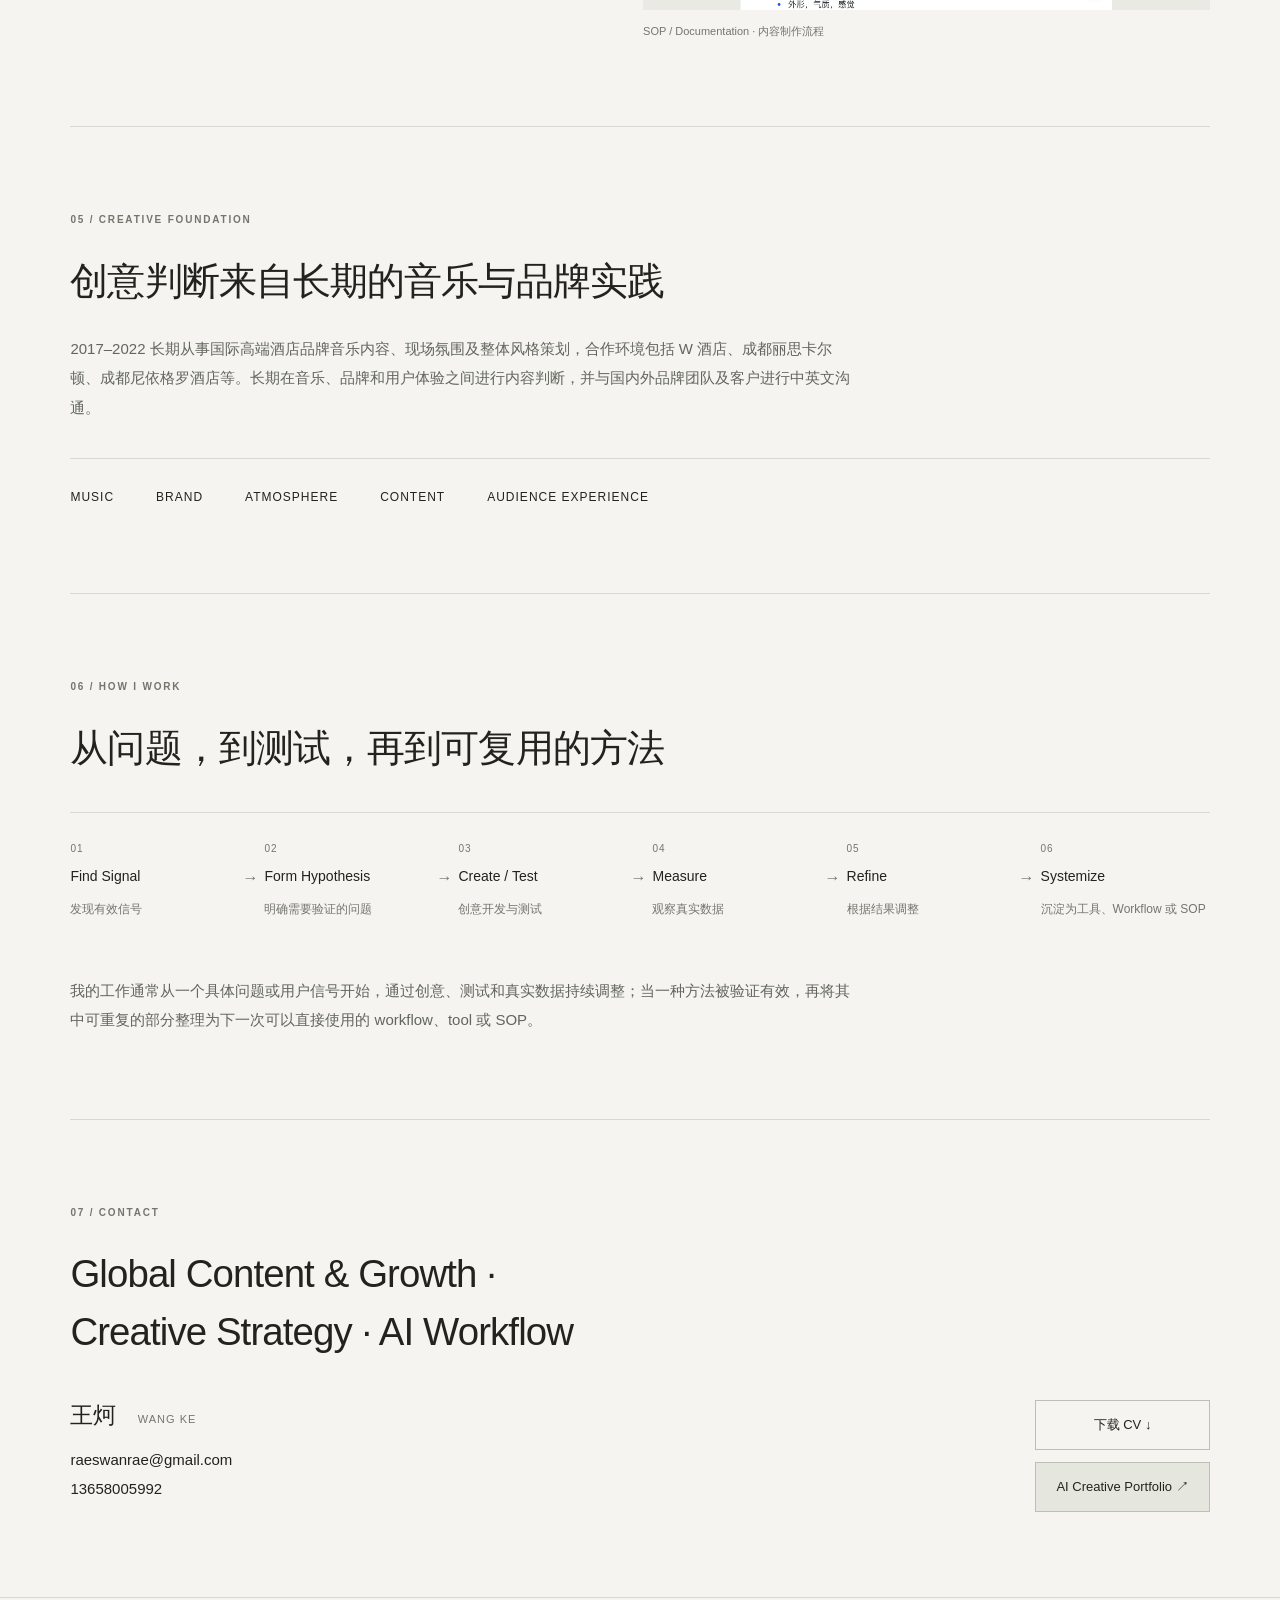
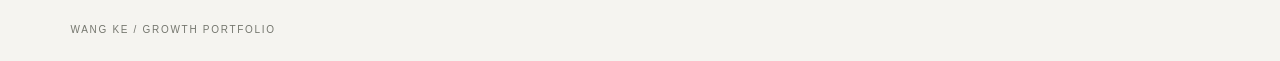
==== commit 20081835: "Align Growth Portfolio with global content and creative strategy CV" ====
--- a/growth/index.html
+++ b/growth/index.html
@@ -1 +1,2 @@
-<!doctype html><html lang="zh-CN"><head><meta charset="utf-8"><meta name="viewport" content="width=device-width,initial-scale=1"><title>王炣 | Growth Operations &amp; AI Workflow</title><meta name="description" content="Growth Operations, Content Growth, AI Workflow and operational systems portfolio by Wang Ke."><link rel="stylesheet" href="growth.css"><script src="growth.js" defer></script></head><body><a class="skip" href="#main">跳至内容</a><header class="wrap"><a class="wordmark" href="../">王炣 <span>WANG KE</span></a><nav aria-label="页面导航"><a href="#audience">增长实践</a><a href="#systems">运营系统</a><a href="#contact">联系</a></nav></header><main id="main" class="wrap"><section class="hero"><p class="eyebrow">GROWTH OPERATIONS / AI WORKFLOW</p><h1>从内容增长，<br><span>到可复用的</span><wbr><span>运营系统。</span></h1><p class="hero-body">具备海外内容增长、数字产品转化、产品内容实验与 AI Workflow 实践经验。从内容与运营问题出发，通过测试、数据分析、自动化与工具搭建，把有效的方法转化为可运行、可复用的工作系统。</p><dl class="metrics hero-metrics"><div><dt>Instagram Followers</dt><dd>62.7K</dd></div><div><dt>Second Growth Account</dt><dd>10.2K</dd></div><div><dt>Top Content Views</dt><dd>11M+</dd></div><div><dt>Product Reel Views</dt><dd>1.14M</dd></div></dl></section><section id="audience" class="section"><div class="split audience-intro"><div class="copy"><p class="eyebrow">01 / BUILD AUDIENCE</p><h2>从 0 到 1 建立内容增长系统</h2><p class="body-copy">独立搭建并运营海外内容账号，从选题、内容结构、制作、发布到数据复盘持续测试。Rae Swan Instagram 增长至 62.7K followers；随后搭建 Social Growth Insider，将内容增长方法应用到新的内容方向，增长至 10.2K followers。多个内容达到百万级观看，单条最高 11M+。</p></div><div class="profiles"><figure class="evidence profile"><button class="open-evidence" data-source="assets/rae-profile.png" data-caption="Rae Swan · 62.7K followers" aria-label="查看完整截图：Rae Swan · 62.7K followers"><img src="assets/rae-profile-preview.webp" alt="Rae Swan · 62.7K followers" loading="lazy" decoding="async"><span class="view-label">查看原图 ↗</span></button><figcaption>Rae Swan · 62.7K followers</figcaption></figure><figure class="evidence profile"><button class="open-evidence" data-source="assets/sgi-profile.png" data-caption="Social Growth Insider · 10.2K followers" aria-label="查看完整截图：Social Growth Insider · 10.2K followers"><img src="assets/sgi-profile-preview.webp" alt="Social Growth Insider · 10.2K followers" loading="lazy" decoding="async"><span class="view-label">查看原图 ↗</span></button><figcaption>Social Growth Insider · 10.2K followers</figcaption></figure></div></div><div class="performance"><article><figure class="evidence reel"><button class="open-evidence" data-source="assets/rae-11m.png" data-caption="Rae Swan · 11M views" aria-label="查看完整截图：Rae Swan · 11M views"><img src="assets/rae-11m-preview.webp" alt="Rae Swan · 11M views" loading="lazy" decoding="async"><span class="view-label">查看原图 ↗</span></button><figcaption>Rae Swan · 11M views</figcaption></figure><div class="performance-label"><strong>11M</strong><span>Views / Rae Swan</span></div></article><article><figure class="evidence reel"><button class="open-evidence" data-source="assets/rae-3m.png" data-caption="Rae Swan · 3.3M views" aria-label="查看完整截图：Rae Swan · 3.3M views"><img src="assets/rae-3m-preview.webp" alt="Rae Swan · 3.3M views" loading="lazy" decoding="async"><span class="view-label">查看原图 ↗</span></button><figcaption>Rae Swan · 3.3M views</figcaption></figure><div class="performance-label"><strong>3.3M</strong><span>Views / Rae Swan</span></div></article><article><figure class="evidence reel"><button class="open-evidence" data-source="assets/sgi-1m.png" data-caption="Social Growth Insider · 1.4M views" aria-label="查看完整截图：Social Growth Insider · 1.4M views"><img src="assets/sgi-1m-preview.webp" alt="Social Growth Insider · 1.4M views" loading="lazy" decoding="async"><span class="view-label">查看原图 ↗</span></button><figcaption>Social Growth Insider · 1.4M views</figcaption></figure><div class="performance-label"><strong>1.4M</strong><span>Views / Social Growth Insider</span></div></article></div></section><section class="section split product" id="products"><div class="copy"><p class="eyebrow">02 / PRODUCT & CONVERSION</p><h2>把受众需求转化为数字产品</h2><p class="body-copy">根据长期内容运营中收到的用户问题，将内容增长、内容创作与数字化变现的方法整理为数字产品，并通过内容、邮件与自动化用户路径完成推广和转化。</p><dl class="metrics "><div><dt>Digital Products</dt><dd>3</dd></div><div><dt>Verified Reviews</dt><dd>754</dd></div></dl></div><figure class="evidence "><button class="open-evidence" data-source="assets/gumroad.png" data-caption="Gumroad · 3 Digital Products / 754 Verified Reviews" aria-label="查看完整截图：Gumroad · 3 Digital Products / 754 Verified Reviews"><img src="assets/gumroad-preview.webp" alt="Gumroad · 3 Digital Products / 754 Verified Reviews" loading="lazy" decoding="async"><span class="view-label">查看原图 ↗</span></button><figcaption>Gumroad · 3 Digital Products / 754 Verified Reviews</figcaption></figure></section><section class="section" id="product-content"><div class="copy"><p class="eyebrow">03 / PRODUCT CONTENT</p><h2>将内容增长方法应用到科技产品</h2><p class="body-copy">在科技产品环境中参与产品内容方向、制作与发布实验，通过内容表现持续观察和调整。一条产品 Reel 获得 1,141,436 views，触达 656,591 accounts，并产生 39.4K likes、8.3K saves 和 3.8K shares。</p></div><div class="product-grid"><figure class="evidence product-visual"><button class="open-evidence" data-source="assets/product-reel.png" data-caption="rifflegames · 产品 Reel / 1.1M views" aria-label="查看完整截图：rifflegames · 产品 Reel / 1.1M views"><img src="assets/product-reel-preview.webp" alt="rifflegames · 产品 Reel / 1.1M views" loading="lazy" decoding="async"><span class="view-label">查看原图 ↗</span></button><figcaption>rifflegames · 产品 Reel / 1.1M views</figcaption></figure><div><dl class="metrics product-metrics"><div><dt>Views</dt><dd>1,141,436</dd></div><div><dt>Accounts Reached</dt><dd>656,591</dd></div><div><dt>Likes</dt><dd>39.4K</dd></div><div><dt>Saves</dt><dd>8.3K</dd></div><div><dt>Shares</dt><dd>3.8K</dd></div></dl><p class="source-note">88% of views from Reels tab</p><div class="insights"><figure class="evidence "><button class="open-evidence" data-source="assets/product-summary.png" data-caption="Reel Insights · 播放、触达与互动数据" aria-label="查看完整截图：Reel Insights · 播放、触达与互动数据"><img src="assets/product-summary-preview.webp" alt="Reel Insights · 播放、触达与互动数据" loading="lazy" decoding="async"><span class="view-label">查看原图 ↗</span></button><figcaption>Reel Insights · 播放、触达与互动数据</figcaption></figure><figure class="evidence "><button class="open-evidence" data-source="assets/product-sources.png" data-caption="Reel Insights · Reels tab 88.0%" aria-label="查看完整截图：Reel Insights · Reels tab 88.0%"><img src="assets/product-sources-preview.webp" alt="Reel Insights · Reels tab 88.0%" loading="lazy" decoding="async"><span class="view-label">查看原图 ↗</span></button><figcaption>Reel Insights · Reels tab 88.0%</figcaption></figure></div></div></div></section><section class="section" id="systems"><div class="copy"><p class="eyebrow">04 / AI WORKFLOW & OPERATIONS</p><h2>把重复工作转化为可复用的运营系统</h2><p class="body-copy">随着内容、账号和实验数量增加，我开始把重复的内容研究、数据整理和执行流程转化为内部工具、自动化流程与团队可复用的方法。</p></div><article class="system-row"><div class="copy"><p class="eyebrow">DISCOVER</p><h2>爆款内容发现工具</h2><p class="body-copy">汇总目标账号与内容数据，根据播放量、互动表现等指标形成可浏览的 Viral IG Feed，减少重复的人工搜索，并支持周期性运行。</p></div><figure class="evidence system-evidence"><button class="open-evidence" data-source="../assets/case-3/evidence/discovery-report.png" data-caption="Viral IG Feed · 内容发现与数据浏览" aria-label="查看完整截图：Viral IG Feed · 内容发现与数据浏览"><img src="../assets/case-3/evidence/discovery-report.png" alt="Viral IG Feed · 内容发现与数据浏览" loading="lazy" decoding="async"><span class="view-label">查看原图 ↗</span></button><figcaption>Viral IG Feed · 内容发现与数据浏览</figcaption></figure></article><article class="system-row"><div class="copy"><p class="eyebrow">ANALYZE</p><h2>多账号内容数据汇总</h2><p class="body-copy">将多个账号分散的内容表现整理到统一视图，用于日常查看播放、互动与不同内容之间的表现差异，提高复盘效率。</p></div><figure class="evidence system-evidence"><button class="open-evidence" data-source="../assets/case-3/evidence/account-report-a.png" data-caption="Multi-account Content Analytics · 多账号内容表现" aria-label="查看完整截图：Multi-account Content Analytics · 多账号内容表现"><img src="../assets/case-3/evidence/account-report-a.png" alt="Multi-account Content Analytics · 多账号内容表现" loading="lazy" decoding="async"><span class="view-label">查看原图 ↗</span></button><figcaption>Multi-account Content Analytics · 多账号内容表现</figcaption></figure></article><article class="system-row"><div class="copy"><p class="eyebrow">SYSTEMIZE</p><h2>团队可复用的 Codex Skill</h2><p class="body-copy">将重复执行的内容分析、生成与输出步骤整理为可复用的 Codex Skill / team package，包括 scripts、schemas、documentation 与标准化流程，方便团队继续执行与交接。</p></div><figure class="evidence system-evidence"><button class="open-evidence" data-source="../assets/case-3/evidence/team-package.png" data-caption="Codex team package · scripts / schemas / docs / README / requirements" aria-label="查看完整截图：Codex team package · scripts / schemas / docs / README / requirements"><img src="../assets/case-3/evidence/team-package.png" alt="Codex team package · scripts / schemas / docs / README / requirements" loading="lazy" decoding="async"><span class="view-label">查看原图 ↗</span></button><figcaption>Codex team package · scripts / schemas / docs / README / requirements</figcaption></figure></article><article class="system-row"><div class="copy"><p class="eyebrow">DOCUMENT</p><h2>将执行方法整理为 SOP</h2><p class="body-copy">将可重复执行的内容制作方法整理成清晰的 SOP，明确工具、步骤与交付方式，让方法能够继续被团队使用。</p></div><figure class="evidence system-evidence"><button class="open-evidence" data-source="../assets/case-3/evidence/original-content-sop.png" data-caption="Muvia 原创素材sop · 王炣 / Modified May 21" aria-label="查看完整截图：Muvia 原创素材sop · 王炣 / Modified May 21"><img src="../assets/case-3/evidence/original-content-sop.png" alt="Muvia 原创素材sop · 王炣 / Modified May 21" loading="lazy" decoding="async"><span class="view-label">查看原图 ↗</span></button><figcaption>Muvia 原创素材sop · 王炣 / Modified May 21</figcaption></figure></article></section><section class="section operating"><div class="copy"><p class="eyebrow">05 / OPERATING LOOP</p><h2>从信号到系统。</h2><p class="body-copy"></p></div><ol class="loop"><li><strong>Find Signal</strong><span>发现有效信号</span></li><li><strong>Form Hypothesis</strong><span>明确需要验证的问题</span></li><li><strong>Test</strong><span>快速执行</span></li><li><strong>Measure</strong><span>观察真实数据</span></li><li><strong>Refine</strong><span>根据结果调整</span></li><li><strong>Systemize</strong><span>沉淀为工具、Workflow 或 SOP</span></li></ol><p class="body-copy">我的工作通常从一个具体问题开始，经过测试和数据反馈，最后沉淀为下一次可以直接使用的方法。</p></section><section id="contact" class="section contact"><p class="eyebrow">06 / CONTACT</p><h2>Growth Operations · AI Workflow · Content Growth</h2><div class="contact-bottom"><div><p class="name">王炣 <span>WANG KE</span></p><a href="mailto:raeswanrae@gmail.com">raeswanrae@gmail.com</a><a href="tel:13658005992">13658005992</a></div><div class="actions contact-actions"><a class="button" href="assets/documents/Wang_Ke_Growth_CV.pdf" download>下载 Growth CV ↓</a><a class="secondary-link" href="../">其他作品：AI Creative Portfolio ↗</a></div></div></section></main><footer class="wrap">WANG KE / GROWTH PORTFOLIO</footer><dialog id="evidence-modal" aria-label="完整证据截图"><button class="close" aria-label="关闭预览">关闭 ×</button><div class="modal-scroll"><img alt=""><p class="modal-caption"></p></div></dialog></body></html>+<!DOCTYPE html>
+<html lang="zh-CN"><head><meta charset="utf-8"/><meta content="width=device-width,initial-scale=1" name="viewport"/><title>王炣 | Global Content &amp; Growth · Creative Strategy · AI Workflow</title><meta content="王炣 Wang Ke｜海外内容与增长、数字产品营销与品牌创意。Global Content &amp; Growth · Creative Strategy · AI Workflow." name="description"/><link href="growth.css" rel="stylesheet"/><script defer="" src="growth.js"></script></head><body><a class="skip" href="#main">跳至内容</a><header class="wrap"><a class="wordmark" href="../">王炣 <span>WANG KE</span></a><nav aria-label="页面导航"><a href="#audience">内容增长</a><a href="#products">产品与转化</a><a href="#product-content">AI / Tech</a><a href="#systems">Workflow</a><a href="#creative">Creative</a><a href="#contact">联系</a></nav></header><main class="wrap" id="main"><section class="hero"><p class="eyebrow">GLOBAL CONTENT &amp; GROWTH / CREATIVE STRATEGY / AI WORKFLOW</p><h1>从创意与内容，<br/><span>到增长与转化。</span></h1><p class="hero-body">拥有海外内容增长、数字产品营销与品牌创意实操经验。独立从 0 到 1 创建并运营面向海外用户的数字产品与内容业务，完成从产品、内容营销、多平台增长，到用户获取、自动化、Email Marketing、销售与转化的完整链路。持续将 AI 应用于内容创作、创意测试及实际工作流程。</p><dl class="metrics hero-metrics"><div><dt>Primary Instagram Audience</dt><dd>62.7K</dd></div><div><dt>Second Account Growth</dt><dd>10.2K</dd></div><div><dt>Top Organic Content</dt><dd>11M+</dd></div><div><dt>Tech Product Content</dt><dd>1.14M</dd></div></dl></section><section class="section" id="audience"><div class="split audience-intro"><div class="copy"><p class="eyebrow">01 / GLOBAL CONTENT GROWTH</p><h2>从 0 到 1 建立海外内容与受众</h2><p class="body-copy">独立搭建并运营面向海外用户的内容账号，从定位、选题、内容结构、制作、发布到数据复盘持续测试。Rae Swan Instagram 增长至 62.7K followers；随后将内容增长方法应用到新的内容方向，第二账号增长至 10.2K followers。多个内容达到百万级观看，单条最高 11M+。</p></div><div class="profiles"><figure class="evidence profile"><button aria-label="查看完整截图：Rae Swan · 62.7K followers" class="open-evidence" data-caption="Rae Swan · 62.7K followers" data-source="assets/rae-profile.png"><img alt="Rae Swan · 62.7K followers" decoding="async" loading="lazy" src="assets/rae-profile-preview.webp"/><span class="view-label">查看原图 ↗</span></button><figcaption>Rae Swan · 62.7K followers</figcaption></figure><figure class="evidence profile"><button aria-label="查看完整截图：Social Growth Insider · 10.2K followers" class="open-evidence" data-caption="Social Growth Insider · 10.2K followers" data-source="assets/sgi-profile.png"><img alt="Social Growth Insider · 10.2K followers" decoding="async" loading="lazy" src="assets/sgi-profile-preview.webp"/><span class="view-label">查看原图 ↗</span></button><figcaption>Social Growth Insider · 10.2K followers</figcaption></figure></div></div><div class="performance"><article><figure class="evidence reel"><button aria-label="查看完整截图：Rae Swan · 11M views" class="open-evidence" data-caption="Rae Swan · 11M views" data-source="assets/rae-11m.png"><img alt="Rae Swan · 11M views" decoding="async" loading="lazy" src="assets/rae-11m-preview.webp"/><span class="view-label">查看原图 ↗</span></button><figcaption>Rae Swan · 11M views</figcaption></figure><div class="performance-label"><strong>11M</strong><span>Views / Rae Swan</span></div></article><article><figure class="evidence reel"><button aria-label="查看完整截图：Rae Swan · 3.3M views" class="open-evidence" data-caption="Rae Swan · 3.3M views" data-source="assets/rae-3m.png"><img alt="Rae Swan · 3.3M views" decoding="async" loading="lazy" src="assets/rae-3m-preview.webp"/><span class="view-label">查看原图 ↗</span></button><figcaption>Rae Swan · 3.3M views</figcaption></figure><div class="performance-label"><strong>3.3M</strong><span>Views / Rae Swan</span></div></article><article><figure class="evidence reel"><button aria-label="查看完整截图：Social Growth Insider · 1.4M views" class="open-evidence" data-caption="Social Growth Insider · 1.4M views" data-source="assets/sgi-1m.png"><img alt="Social Growth Insider · 1.4M views" decoding="async" loading="lazy" src="assets/sgi-1m-preview.webp"/><span class="view-label">查看原图 ↗</span></button><figcaption>Social Growth Insider · 1.4M views</figcaption></figure><div class="performance-label"><strong>1.4M</strong><span>Views / Social Growth Insider</span></div></article></div></section><section class="section product" id="products"><div class="split"><div class="copy"><p class="eyebrow">02 / DIGITAL PRODUCT &amp; CONVERSION</p><h2>从内容与用户需求，到产品、获客与转化</h2><p class="body-copy">根据长期内容运营中收到的用户问题，从 0 到 1 创建面向海外用户的数字产品，并独立完成产品内容、营销、用户获取及销售转化。通过海外内容自然流量获取用户，并搭建从内容到销售的完整转化路径。</p><dl class="metrics"><div><dt>Digital Products</dt><dd>3</dd></div><div><dt>Verified Reviews</dt><dd>754</dd></div></dl></div><figure class="evidence"><button aria-label="查看完整截图：Gumroad · 3 Digital Products / 754 Verified Reviews" class="open-evidence" data-caption="Gumroad · 3 Digital Products / 754 Verified Reviews" data-source="assets/gumroad.png"><img alt="Gumroad · 3 Digital Products / 754 Verified Reviews" decoding="async" loading="lazy" src="assets/gumroad-preview.webp"/><span class="view-label">查看原图 ↗</span></button><figcaption>Gumroad · 3 Digital Products / 754 Verified Reviews</figcaption></figure></div><ol aria-label="从内容到销售的转化路径" class="conversion-flow"><li>CONTENT</li><li>AUDIENCE</li><li>DM / MANYCHAT</li><li>LEAD CAPTURE</li><li>EMAIL / NEWSLETTER</li><li>DIGITAL PRODUCT</li><li>CONVERSION</li></ol><ul class="conversion-support"><li>内容自然流量获取潜在用户</li><li>DM / ManyChat 自动化</li><li>Lead capture</li><li>Email / Newsletter Marketing</li><li>英文产品内容与销售文案</li><li>Digital product sales</li><li>根据用户反馈持续优化 acquisition 与 conversion</li></ul></section><section class="section" id="product-content"><div class="copy"><p class="eyebrow">03 / AI / TECH COLLABORATIONS</p><h2>将内容、创意与增长方法应用到 AI / 科技产品</h2><p class="body-copy">与 AI 科技产品及团队合作，参与海外内容、创意测试、内容增长及 AI content production。根据不同产品和业务需求测试内容方向，并根据真实内容表现持续调整。</p></div><div class="product-grid"><figure class="evidence product-visual"><button aria-label="查看完整截图：Tech Product Reel · 1.14M Views" class="open-evidence" data-caption="Tech Product Reel · 1.14M Views" data-source="assets/product-reel.png"><img alt="Tech Product Reel · 1.14M Views" decoding="async" loading="lazy" src="assets/product-reel-preview.webp"/><span class="view-label">查看原图 ↗</span></button><figcaption>Tech Product Reel · 1.14M Views</figcaption></figure><div><dl class="metrics product-metrics"><div><dt>Views</dt><dd>1,141,436</dd></div><div><dt>Accounts Reached</dt><dd>656,591</dd></div><div><dt>Likes</dt><dd>39.4K</dd></div><div><dt>Saves</dt><dd>8.3K</dd></div><div><dt>Shares</dt><dd>3.8K</dd></div></dl><p class="source-note">88% of views from Reels tab</p><div class="insights"><figure class="evidence"><button aria-label="查看完整截图：Reel Insights · 播放、触达与互动数据" class="open-evidence" data-caption="Reel Insights · 播放、触达与互动数据" data-source="assets/product-summary.png"><img alt="Reel Insights · 播放、触达与互动数据" decoding="async" loading="lazy" src="assets/product-summary-preview.webp"/><span class="view-label">查看原图 ↗</span></button><figcaption>Reel Insights · 播放、触达与互动数据</figcaption></figure><figure class="evidence"><button aria-label="查看完整截图：Reel Insights · Reels tab 88.0%" class="open-evidence" data-caption="Reel Insights · Reels tab 88.0%" data-source="assets/product-sources.png"><img alt="Reel Insights · Reels tab 88.0%" decoding="async" loading="lazy" src="assets/product-sources-preview.webp"/><span class="view-label">查看原图 ↗</span></button><figcaption>Reel Insights · Reels tab 88.0%</figcaption></figure></div></div></div></section><section class="section" id="systems"><div class="copy"><p class="eyebrow">04 / AI WORKFLOW &amp; AUTOMATION</p><h2>把实际工作问题转化为可复用的 Workflow</h2><p class="body-copy">在内容研究、数据整理和日常执行中，将重复性工作逐步转化为内部工具、AI skills、workflow 与 SOP，提高研究、复盘和执行效率。</p></div><article class="system-row"><div class="copy"><p class="eyebrow">DISCOVER</p><h3>爆款内容发现</h3><p class="body-copy">汇总目标账号与内容数据，减少重复人工搜索，并支持持续内容研究。</p></div><figure class="evidence system-evidence"><button aria-label="查看完整截图：Viral Content Discovery · 内容发现与数据浏览" class="open-evidence" data-caption="Viral Content Discovery · 内容发现与数据浏览" data-source="../assets/case-3/evidence/discovery-report.png"><img alt="Viral Content Discovery · 内容发现与数据浏览" decoding="async" loading="lazy" src="../assets/case-3/evidence/discovery-report.png"/><span class="view-label">查看原图 ↗</span></button><figcaption>Viral Content Discovery · 内容发现与数据浏览</figcaption></figure></article><article class="system-row"><div class="copy"><p class="eyebrow">ANALYZE</p><h3>多账号内容数据整理</h3><p class="body-copy">将分散的内容表现整理到统一视图，提高日常复盘与比较效率。</p></div><figure class="evidence system-evidence"><button aria-label="查看完整截图：Multi-account Content Analytics · 多账号内容表现" class="open-evidence" data-caption="Multi-account Content Analytics · 多账号内容表现" data-source="../assets/case-3/evidence/account-report-a.png"><img alt="Multi-account Content Analytics · 多账号内容表现" decoding="async" loading="lazy" src="../assets/case-3/evidence/account-report-a.png"/><span class="view-label">查看原图 ↗</span></button><figcaption>Multi-account Content Analytics · 多账号内容表现</figcaption></figure></article><article class="system-row"><div class="copy"><p class="eyebrow">SYSTEMIZE</p><h3>Codex Skills / Workflow</h3><p class="body-copy">将重复的内容分析、生成与输出步骤整理为可复用的 AI skill / workflow。</p></div><figure class="evidence system-evidence"><button aria-label="查看完整截图：Reusable Codex Skills / Workflows" class="open-evidence" data-caption="Reusable Codex Skills / Workflows" data-source="../assets/case-3/evidence/team-package.png"><img alt="Reusable Codex Skills / Workflows" decoding="async" loading="lazy" src="../assets/case-3/evidence/team-package.png"/><span class="view-label">查看原图 ↗</span></button><figcaption>Reusable Codex Skills / Workflows</figcaption></figure></article><article class="system-row"><div class="copy"><p class="eyebrow">DOCUMENT</p><h3>SOP &amp; Documentation</h3><p class="body-copy">将有效方法整理成清晰的执行步骤，方便重复使用与团队协作。</p></div><figure class="evidence system-evidence"><button aria-label="查看完整截图：SOP / Documentation · 内容制作流程" class="open-evidence" data-caption="SOP / Documentation · 内容制作流程" data-source="../assets/case-3/evidence/original-content-sop.png"><img alt="SOP / Documentation · 内容制作流程" decoding="async" loading="lazy" src="../assets/case-3/evidence/original-content-sop.png"/><span class="view-label">查看原图 ↗</span></button><figcaption>SOP / Documentation · 内容制作流程</figcaption></figure></article></section><section class="section creative" id="creative"><div class="copy"><p class="eyebrow">05 / CREATIVE FOUNDATION</p><h2>创意判断来自长期的音乐与品牌实践</h2><p class="body-copy">2017–2022 长期从事国际高端酒店品牌音乐内容、现场氛围及整体风格策划，合作环境包括 W 酒店、成都丽思卡尔顿、成都尼依格罗酒店等。长期在音乐、品牌和用户体验之间进行内容判断，并与国内外品牌团队及客户进行中英文沟通。</p></div><ul aria-label="创意基础" class="creative-capabilities"><li>MUSIC</li><li>BRAND</li><li>ATMOSPHERE</li><li>CONTENT</li><li>AUDIENCE EXPERIENCE</li></ul></section><section class="section how-i-work" id="how-i-work"><div class="copy"><p class="eyebrow">06 / HOW I WORK</p><h2>从问题，到测试，再到可复用的方法</h2></div><ol class="loop"><li><strong>Find Signal</strong><span>发现有效信号</span></li><li><strong>Form Hypothesis</strong><span>明确需要验证的问题</span></li><li><strong>Create / Test</strong><span>创意开发与测试</span></li><li><strong>Measure</strong><span>观察真实数据</span></li><li><strong>Refine</strong><span>根据结果调整</span></li><li><strong>Systemize</strong><span>沉淀为工具、Workflow 或 SOP</span></li></ol><p class="body-copy">我的工作通常从一个具体问题或用户信号开始，通过创意、测试和真实数据持续调整；当一种方法被验证有效，再将其中可重复的部分整理为下一次可以直接使用的 workflow、tool 或 SOP。</p></section><section class="section contact" id="contact"><p class="eyebrow">07 / CONTACT</p><h2>Global Content &amp; Growth · Creative Strategy · AI Workflow</h2><div class="contact-bottom"><div><p class="name">王炣 <span>WANG KE</span></p><a href="mailto:raeswanrae@gmail.com">raeswanrae@gmail.com</a><a href="tel:13658005992">13658005992</a></div><div class="actions contact-actions"><a class="button" download="" href="assets/documents/Wang_Ke_Growth_CV.pdf">下载 CV ↓</a><a class="button creative-link" href="../">AI Creative Portfolio ↗</a></div></div></section></main><footer class="wrap">WANG KE / GROWTH PORTFOLIO</footer><dialog aria-label="完整证据截图" id="evidence-modal"><button aria-label="关闭预览" class="close">关闭 ×</button><div class="modal-scroll"><img alt=""/><p class="modal-caption"></p></div></dialog></body></html>
--- a/growth/growth.css
+++ b/growth/growth.css
@@ -1,6 +1,23 @@
-:root{--paper:#f5f4f0;--ink:#22231f;--muted:#74766e;--line:#d8d9d1}*{box-sizing:border-box}html{scroll-behavior:smooth;scroll-padding-top:30px}body{margin:0;background:var(--paper);color:var(--ink);font-family:Arial,"PingFang SC","Microsoft YaHei",sans-serif;-webkit-font-smoothing:antialiased}a{color:inherit;text-decoration:none}button{font:inherit;color:inherit;cursor:pointer}a:focus-visible,button:focus-visible{outline:2px solid #72825a;outline-offset:5px}.wrap{width:min(1320px,100%);padding-inline:clamp(24px,5.5vw,80px);margin:auto}header{height:100px;display:flex;align-items:center;justify-content:space-between;gap:20px}header.wrap{border-bottom:1px solid var(--line)}.wordmark{font-size:22px;font-weight:600}.wordmark span{font-size:10px;letter-spacing:1.4px;margin-left:16px;font-weight:400;color:var(--muted)}nav{display:flex;gap:30px;font-size:13px}nav a:hover{text-decoration:underline;text-underline-offset:6px}h1,h2,h3,p,figure{margin:0}h1,h2,h3{font-weight:500}.eyebrow{font-size:10px;line-height:1.5;letter-spacing:1.8px;font-weight:600;color:var(--muted);margin-bottom:25px}h1{font-size:clamp(38px,5.25vw,72px);line-height:1.3;letter-spacing:-2px}h2{font-size:clamp(27px,3vw,39px);line-height:1.5;letter-spacing:-.9px}.hero{padding:83px 0 68px}.hero-body{max-width:690px;font-size:16px;color:#60635a;line-height:1.95;margin:34px 0 58px}.metrics{display:grid;grid-template-columns:repeat(2,minmax(0,1fr));margin:30px 0 0;gap:24px}.metrics div{display:flex;flex-direction:column-reverse;gap:12px}.metrics dd{margin:0;font-size:clamp(29px,3.2vw,46px);font-weight:400;letter-spacing:-1px;font-variant-numeric:tabular-nums}.metrics dt{font-size:12px;line-height:1.5;color:var(--muted)}.hero-metrics{grid-template-columns:repeat(4,minmax(0,1fr));padding-top:30px;border-top:1px solid var(--line)}.section{padding:85px 0;border-top:1px solid var(--line)}.split{display:grid;grid-template-columns:1fr 1.2fr;gap:64px;align-items:center}.body-copy{font-size:15px;line-height:1.95;color:#62665d;margin-top:25px;max-width:780px}.profiles{display:grid;grid-template-columns:1fr 1fr;gap:20px}.evidence{min-width:0}.open-evidence{border:0;background:#e9eae4;padding:0;display:block;width:100%;position:relative;overflow:hidden;cursor:zoom-in}.open-evidence img{display:block;width:100%;height:auto;object-fit:contain;transition:transform .25s}.open-evidence:hover img{transform:scale(1.015)}.profile img{aspect-ratio:1.12;object-fit:cover;object-position:top}.view-label{position:absolute;right:10px;bottom:10px;background:rgba(245,244,240,.94);padding:6px 9px;font-size:10px;opacity:0;transition:opacity .2s}.open-evidence:hover .view-label,.open-evidence:focus-visible .view-label{opacity:1}figcaption{font-size:11px;line-height:1.7;color:var(--muted);margin-top:12px}.performance{display:grid;grid-template-columns:repeat(3,minmax(0,1fr));gap:36px;margin-top:55px}.reel img{max-height:430px;object-fit:contain;background:#e9eae4}.performance-label{display:flex;align-items:baseline;gap:15px;margin-top:15px}.performance-label strong{font-size:40px;font-weight:400;letter-spacing:-1px}.performance-label span{font-size:11px;color:var(--muted)}.performance figcaption{display:none}.product .metrics{margin-top:32px}.product-grid{display:grid;grid-template-columns: .75fr 1.25fr;gap:64px;margin-top:45px;align-items:start}.product-visual{max-width:370px}.product-metrics{margin:0;grid-template-columns:repeat(2,minmax(0,1fr));gap:28px}.product-metrics dd{font-size:clamp(27px,3vw,40px)}.source-note{font-size:13px;padding:22px 0;border-top:1px solid var(--line);margin-top:28px}.insights{display:grid;grid-template-columns:1fr 1fr;gap:22px}.insights img{max-height:410px}.system-row{display:grid;grid-template-columns:1fr 1.15fr;gap:80px;align-items:center;padding:45px 0;border-bottom:1px solid var(--line)}.system-row:first-of-type{margin-top:35px;border-top:1px solid var(--line)}.system-row:last-child{border:0;padding-bottom:0}.system-row h2{font-size:25px}.system-row .eyebrow{margin-bottom:16px}.system-evidence img{max-height:470px;object-fit:contain}.loop{list-style:none;padding:30px 0;display:grid;grid-template-columns:repeat(6,minmax(0,1fr));gap:25px;border-top:1px solid var(--line);margin:35px 0 0}.loop li{position:relative}.loop li:not(:last-child):after{content:'→';position:absolute;right:-19px;top:1px;color:var(--muted)}.loop strong{display:block;font-size:14px;font-weight:500;margin-bottom:15px}.loop span{font-size:12px;line-height:1.8;color:var(--muted)}.contact h2{max-width:740px}.contact-bottom{display:flex;justify-content:space-between;gap:35px;margin-top:40px}.name{font-size:23px;margin-bottom:20px}.name span{font-size:11px;margin-left:15px;color:var(--muted);letter-spacing:1px}.contact-bottom a:not(.button){display:block;font-size:15px;margin:12px 0}.actions{display:flex;gap:12px;align-items:end;flex-wrap:wrap}.button{display:inline-flex;align-items:center;justify-content:center;padding:15px 20px;border:1px solid #bcbfb3;background:transparent;font-size:13px;min-height:48px}.button:hover{background:#e5e7de}.button:disabled{cursor:default;color:var(--muted)}footer{padding-block:26px;border-top:1px solid var(--line);font-size:10px;letter-spacing:1.7px;color:var(--muted)}.skip{position:fixed;top:-100px;background:var(--ink);color:white;padding:15px;z-index:10}.skip:focus{top:10px}dialog{border:0;padding:0;background:#20221e;color:#f5f4f0;width:94vw;max-width:1400px;height:94dvh;max-height:94dvh}dialog::backdrop{background:rgba(10,12,9,.85)}.close{position:absolute;right:18px;top:12px;z-index:1;background:#20221e;color:white;border:1px solid #73766c;padding:10px 15px;min-height:44px}.modal-scroll{height:100%;overflow:auto;padding:68px 24px 25px}.modal-scroll img{display:block;max-width:100%;max-height:calc(94dvh - 145px);width:auto;height:auto;object-fit:contain;margin:auto}.modal-caption{text-align:center;font-size:13px;line-height:1.8;margin-top:18px;color:#c7cbbe}body.modal-open{overflow:hidden}@media(max-width:900px){.split,.product-grid,.system-row{gap:32px}.profiles{gap:12px}.performance{gap:20px}.loop{gap:20px}.loop strong{font-size:12px}.contact-bottom{flex-direction:column}.actions{align-items:stretch}.system-row h2{font-size:24px}}@media(max-width:650px){header{height:80px}nav{gap:16px;font-size:12px}.wordmark span{display:none}.hero{padding:52px 0}.hero-body{font-size:15px;margin:25px 0 35px}h1{letter-spacing:-1.3px;font-size:36px}.hero-metrics{grid-template-columns:repeat(2,minmax(0,1fr));gap:28px 18px}.metrics dd{font-size:34px}.section{padding:55px 0}.split,.product-grid,.system-row{grid-template-columns:1fr;gap:30px}.profiles{gap:18px}.profile img{aspect-ratio:1;object-fit:cover}.body-copy{font-size:15px;margin-top:20px}.performance{gap:24px;grid-template-columns:1fr;margin-top:38px}.performance article{display:grid;grid-template-columns:1fr 1fr;gap:22px;align-items:center;padding-top:24px;border-top:1px solid var(--line)}.performance-label{display:block}.performance-label span{display:block;margin-top:10px;line-height:1.7}.reel img{max-height:340px}.product-visual{width:75%;margin-inline:auto}.product-metrics dd{font-size:32px}.product-grid{margin-top:30px}.insights{gap:16px}.system-row{padding:35px 0}.system-evidence img{max-height:none}.loop{grid-template-columns:1fr;gap:30px;padding-left:20px}.loop li:not(:last-child):after{content:'↓';left:-20px;right:auto;top:32px}.loop strong{font-size:15px;margin-bottom:6px}.loop span{font-size:13px}.contact h2{font-size:28px;overflow-wrap:anywhere}.actions{flex-direction:column}.button{width:100%}.modal-scroll{padding-inline:12px}figcaption{font-size:12px}.eyebrow{font-size:10px;letter-spacing:1.4px}.view-label{opacity:1}}@media(prefers-reduced-motion:reduce){html{scroll-behavior:auto}*{transition:none!important}}
+:root{--paper:#f5f4f0;--ink:#22231f;--muted:#74766e;--line:#d8d9d1}*{box-sizing:border-box}html{scroll-behavior:smooth;scroll-padding-top:30px}body{margin:0;background:var(--paper);color:var(--ink);font-family:Arial,"PingFang SC","Microsoft YaHei",sans-serif;-webkit-font-smoothing:antialiased}a{color:inherit;text-decoration:none}button{font:inherit;color:inherit;cursor:pointer}a:focus-visible,button:focus-visible{outline:2px solid #72825a;outline-offset:5px}.wrap{width:min(1320px,100%);padding-inline:clamp(24px,5.5vw,80px);margin:auto}header{height:100px;display:flex;align-items:center;justify-content:space-between;gap:20px}header.wrap{border-bottom:1px solid var(--line)}.wordmark{font-size:22px;font-weight:600}.wordmark span{font-size:10px;letter-spacing:1.4px;margin-left:16px;font-weight:400;color:var(--muted)}nav{display:flex;gap:30px;font-size:13px}nav a:hover{text-decoration:underline;text-underline-offset:6px}h1,h2,h3,p,figure{margin:0}h1,h2,h3{font-weight:500}.eyebrow{font-size:10px;line-height:1.5;letter-spacing:1.8px;font-weight:600;color:var(--muted);margin-bottom:25px}h1{font-size:clamp(38px,5.25vw,72px);line-height:1.3;letter-spacing:-2px}h2{font-size:clamp(27px,3vw,39px);line-height:1.5;letter-spacing:-.9px}.hero{padding:83px 0 68px}.hero-body{max-width:690px;font-size:16px;color:#60635a;line-height:1.95;margin:34px 0 58px}.metrics{display:grid;grid-template-columns:repeat(2,minmax(0,1fr));margin:30px 0 0;gap:24px}.metrics div{display:flex;flex-direction:column-reverse;gap:12px}.metrics dd{margin:0;font-size:clamp(29px,3.2vw,46px);font-weight:400;letter-spacing:-1px;font-variant-numeric:tabular-nums}.metrics dt{font-size:12px;line-height:1.5;color:var(--muted)}.hero-metrics{grid-template-columns:repeat(4,minmax(0,1fr));padding-top:30px;border-top:1px solid var(--line)}.section{padding:85px 0;border-top:1px solid var(--line)}.split{display:grid;grid-template-columns:1fr 1.2fr;gap:64px;align-items:center}.body-copy{font-size:15px;line-height:1.95;color:#62665d;margin-top:25px;max-width:780px}.profiles{display:grid;grid-template-columns:1fr 1fr;gap:20px}.evidence{min-width:0}.open-evidence{border:0;background:#e9eae4;padding:0;display:block;width:100%;position:relative;overflow:hidden;cursor:zoom-in}.open-evidence img{display:block;width:100%;height:auto;object-fit:contain;transition:transform .25s}.open-evidence:hover img{transform:scale(1.015)}.profile img{aspect-ratio:1.12;object-fit:cover;object-position:top}.view-label{position:absolute;right:10px;bottom:10px;background:rgba(245,244,240,.94);padding:6px 9px;font-size:10px;opacity:0;transition:opacity .2s}.open-evidence:hover .view-label,.open-evidence:focus-visible .view-label{opacity:1}figcaption{font-size:11px;line-height:1.7;color:var(--muted);margin-top:12px}.performance{display:grid;grid-template-columns:repeat(3,minmax(0,1fr));gap:36px;margin-top:55px}.reel img{max-height:430px;object-fit:contain;background:#e9eae4}.performance-label{display:flex;align-items:baseline;gap:15px;margin-top:15px}.performance-label strong{font-size:40px;font-weight:400;letter-spacing:-1px}.performance-label span{font-size:11px;color:var(--muted)}.performance figcaption{display:none}.product .metrics{margin-top:32px}.product-grid{display:grid;grid-template-columns: .75fr 1.25fr;gap:64px;margin-top:45px;align-items:start}.product-visual{max-width:370px}.product-metrics{margin:0;grid-template-columns:repeat(2,minmax(0,1fr));gap:28px}.product-metrics dd{font-size:clamp(27px,3vw,40px)}.source-note{font-size:13px;padding:22px 0;border-top:1px solid var(--line);margin-top:28px}.insights{display:grid;grid-template-columns:1fr 1fr;gap:22px}.insights img{max-height:410px}.system-row{display:grid;grid-template-columns:1fr 1.15fr;gap:80px;align-items:center;padding:45px 0;border-bottom:1px solid var(--line)}.system-row:first-of-type{margin-top:35px;border-top:1px solid var(--line)}.system-row:last-child{border:0;padding-bottom:0}.system-row h3{font-size:25px}.system-row .eyebrow{margin-bottom:16px}.system-evidence img{max-height:470px;object-fit:contain}.loop{list-style:none;padding:30px 0;display:grid;grid-template-columns:repeat(6,minmax(0,1fr));gap:25px;border-top:1px solid var(--line);margin:35px 0 0}.loop li{position:relative}.loop li:not(:last-child):after{content:'→';position:absolute;right:-19px;top:1px;color:var(--muted)}.loop strong{display:block;font-size:14px;font-weight:500;margin-bottom:15px}.loop span{font-size:12px;line-height:1.8;color:var(--muted)}.contact h2{max-width:740px}.contact-bottom{display:flex;justify-content:space-between;gap:35px;margin-top:40px}.name{font-size:23px;margin-bottom:20px}.name span{font-size:11px;margin-left:15px;color:var(--muted);letter-spacing:1px}.contact-bottom a:not(.button){display:block;font-size:15px;margin:12px 0}.actions{display:flex;gap:12px;align-items:end;flex-wrap:wrap}.button{display:inline-flex;align-items:center;justify-content:center;padding:15px 20px;border:1px solid #bcbfb3;background:transparent;font-size:13px;min-height:48px}.button:hover{background:#e5e7de}.button:disabled{cursor:default;color:var(--muted)}footer{padding-block:26px;border-top:1px solid var(--line);font-size:10px;letter-spacing:1.7px;color:var(--muted)}.skip{position:fixed;top:-100px;background:var(--ink);color:white;padding:15px;z-index:10}.skip:focus{top:10px}dialog{border:0;padding:0;background:#20221e;color:#f5f4f0;width:94vw;max-width:1400px;height:94dvh;max-height:94dvh}dialog::backdrop{background:rgba(10,12,9,.85)}.close{position:absolute;right:18px;top:12px;z-index:1;background:#20221e;color:white;border:1px solid #73766c;padding:10px 15px;min-height:44px}.modal-scroll{height:100%;overflow:auto;padding:68px 24px 25px}.modal-scroll img{display:block;max-width:100%;max-height:calc(94dvh - 145px);width:auto;height:auto;object-fit:contain;margin:auto}.modal-caption{text-align:center;font-size:13px;line-height:1.8;margin-top:18px;color:#c7cbbe}body.modal-open{overflow:hidden}@media(max-width:900px){.split,.product-grid,.system-row{gap:32px}.profiles{gap:12px}.performance{gap:20px}.loop{gap:20px}.loop strong{font-size:12px}.contact-bottom{flex-direction:column}.actions{align-items:stretch}.system-row h3{font-size:24px}}@media(max-width:650px){header{height:80px}nav{gap:16px;font-size:12px}.wordmark span{display:none}.hero{padding:52px 0}.hero-body{font-size:15px;margin:25px 0 35px}h1{letter-spacing:-1.3px;font-size:36px}.hero-metrics{grid-template-columns:repeat(2,minmax(0,1fr));gap:28px 18px}.metrics dd{font-size:34px}.section{padding:55px 0}.split,.product-grid,.system-row{grid-template-columns:1fr;gap:30px}.profiles{gap:18px}.profile img{aspect-ratio:1;object-fit:cover}.body-copy{font-size:15px;margin-top:20px}.performance{gap:24px;grid-template-columns:1fr;margin-top:38px}.performance article{display:grid;grid-template-columns:1fr 1fr;gap:22px;align-items:center;padding-top:24px;border-top:1px solid var(--line)}.performance-label{display:block}.performance-label span{display:block;margin-top:10px;line-height:1.7}.reel img{max-height:340px}.product-visual{width:75%;margin-inline:auto}.product-metrics dd{font-size:32px}.product-grid{margin-top:30px}.insights{gap:16px}.system-row{padding:35px 0}.system-evidence img{max-height:none}.loop{grid-template-columns:1fr;gap:30px;padding-left:20px}.loop li:not(:last-child):after{content:'↓';left:-20px;right:auto;top:32px}.loop strong{font-size:15px;margin-bottom:6px}.loop span{font-size:13px}.contact h2{font-size:28px;overflow-wrap:anywhere}.actions{flex-direction:column}.button{width:100%}.modal-scroll{padding-inline:12px}figcaption{font-size:12px}.eyebrow{font-size:10px;letter-spacing:1.4px}.view-label{opacity:1}}@media(prefers-reduced-motion:reduce){html{scroll-behavior:auto}*{transition:none!important}}
 
 h1 span{white-space:nowrap}
 
-/* Contact CTA hierarchy */
-.contact .contact-actions{flex-direction:column;align-items:flex-end;justify-content:flex-end;gap:12px}.contact .contact-actions .secondary-link{display:inline-block;margin:0;font-size:12px;font-weight:400;line-height:1.6;color:var(--muted)}.contact .secondary-link:hover{color:var(--ink);text-decoration:underline;text-underline-offset:4px}@media(max-width:650px){.contact .contact-actions{align-items:stretch}.contact .contact-actions .secondary-link{text-align:center}}
+/* Conversion and creative foundation use the existing editorial rules. */
+.conversion-flow{list-style:none;display:grid;grid-template-columns:repeat(7,minmax(0,1fr));gap:24px;margin:48px 0 0;padding:28px 0;border-block:1px solid var(--line)}
+.conversion-flow li{position:relative;font-size:11px;line-height:1.7;letter-spacing:.6px}
+.conversion-flow li:not(:last-child)::after{content:'→';position:absolute;right:-18px;top:0;color:var(--muted)}
+.conversion-support{display:grid;grid-template-columns:repeat(2,minmax(0,1fr));gap:12px 36px;margin:26px 0 0;padding-left:18px;font-size:14px;line-height:1.8;color:#62665d}
+.conversion-support li:last-child{grid-column:1/-1}
+.creative-capabilities{list-style:none;display:flex;flex-wrap:wrap;gap:22px 42px;margin:36px 0 0;padding:28px 0 0;border-top:1px solid var(--line);font-size:12px;line-height:1.8;letter-spacing:1px}
+.loop{counter-reset:step}
+.loop li{counter-increment:step}
+.loop li::before{content:counter(step,decimal-leading-zero);display:block;margin-bottom:14px;font-size:10px;letter-spacing:1px;color:var(--muted)}
+.loop li:not(:last-child)::after{top:26px}
+.contact .contact-actions{flex-direction:column;align-items:stretch;justify-content:flex-end;gap:12px}
+.contact .creative-link{background:#e5e7de}
+.contact .creative-link:hover{background:#d8dccf}
+@media(max-width:900px){nav{gap:20px}.conversion-flow{gap:20px}.conversion-flow li{font-size:10px}.conversion-flow li:not(:last-child)::after{right:-15px}}
+@media(max-width:760px){header{height:auto;min-height:100px;flex-wrap:wrap;padding-block:22px;gap:20px}nav{width:100%;justify-content:space-between;gap:12px;font-size:12px}}
+@media(max-width:650px){nav{display:grid;grid-template-columns:repeat(3,auto);gap:16px 20px}nav a{padding-block:4px}.conversion-flow{grid-template-columns:1fr;margin-top:32px;padding:24px 0;gap:25px}.conversion-flow li{font-size:12px;letter-spacing:.8px}.conversion-flow li:not(:last-child)::after{content:'↓';left:0;right:auto;top:24px}.conversion-support{grid-template-columns:1fr;gap:10px}.creative-capabilities{gap:18px 26px;font-size:11px}.loop li:not(:last-child)::after{top:58px}.loop li::before{margin-bottom:8px}}
+/* Balance longer section titles without changing the type scale. */
+h2{text-wrap:balance}
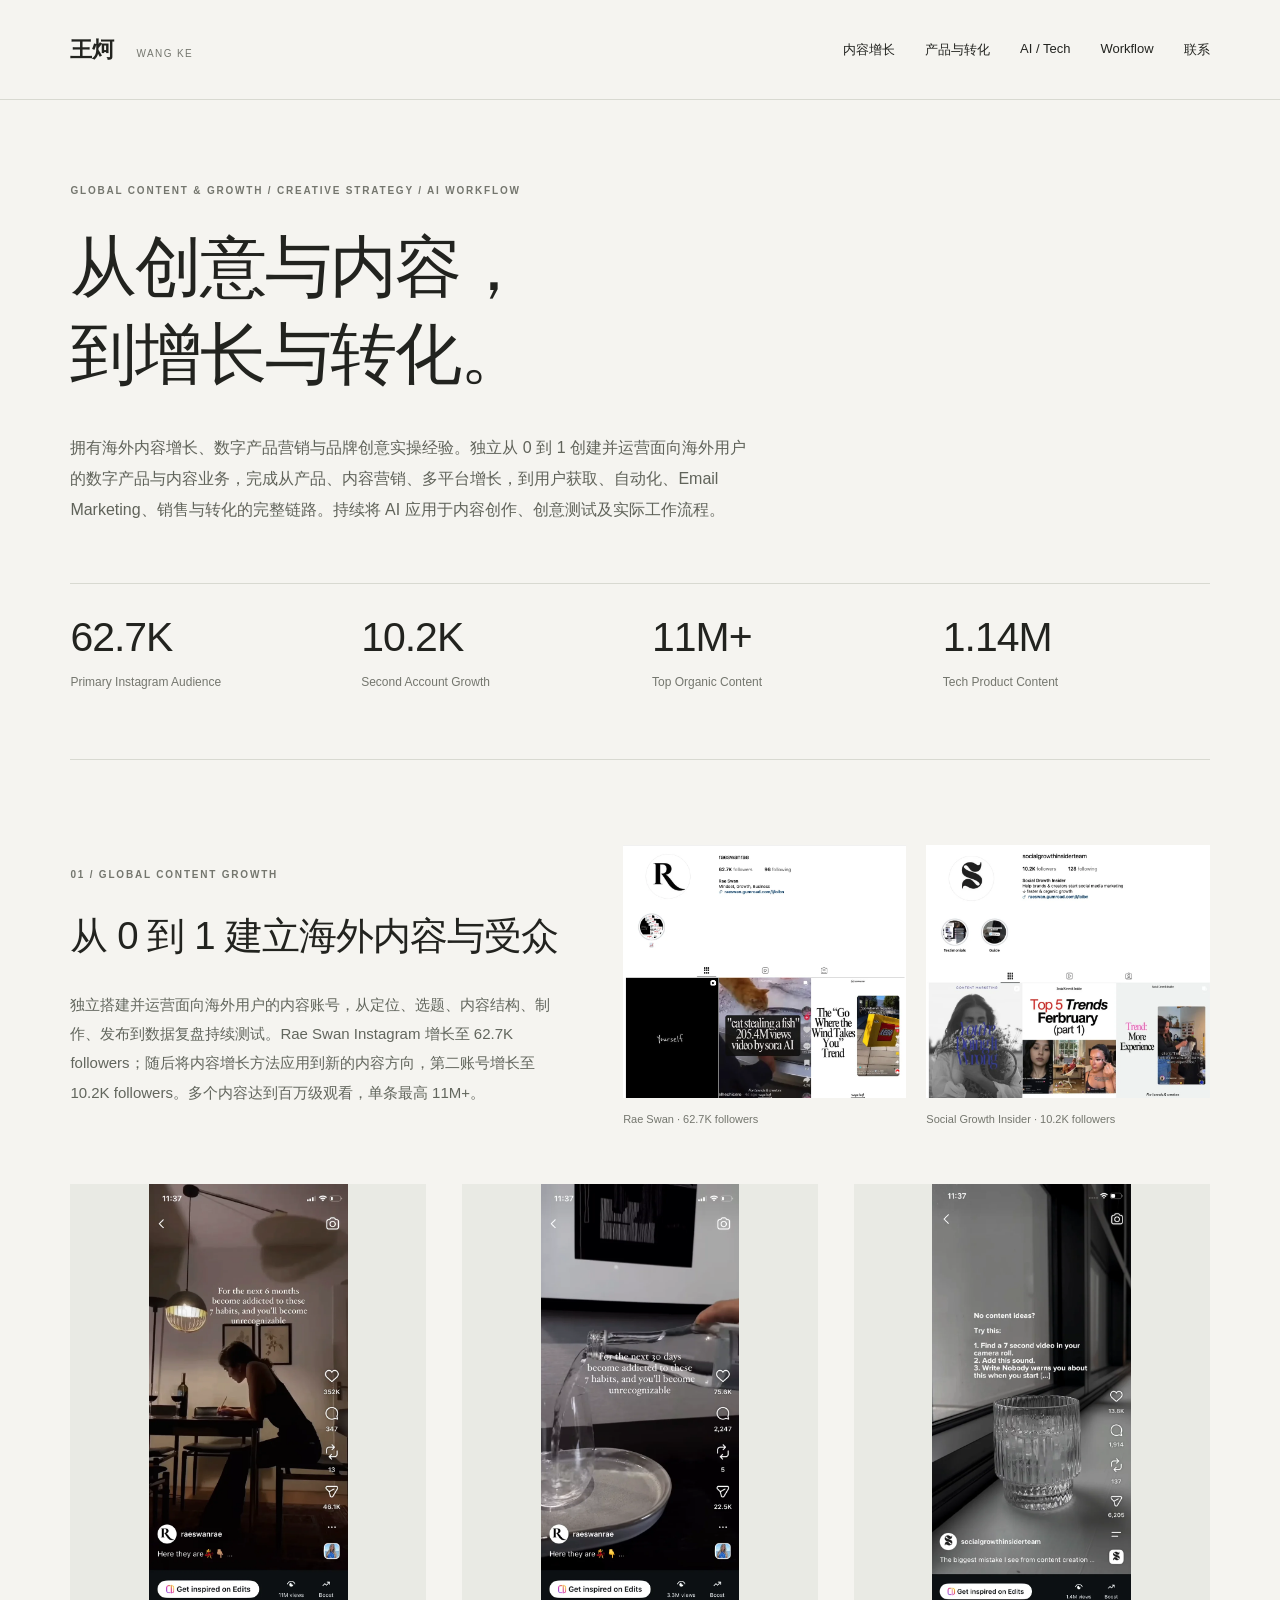
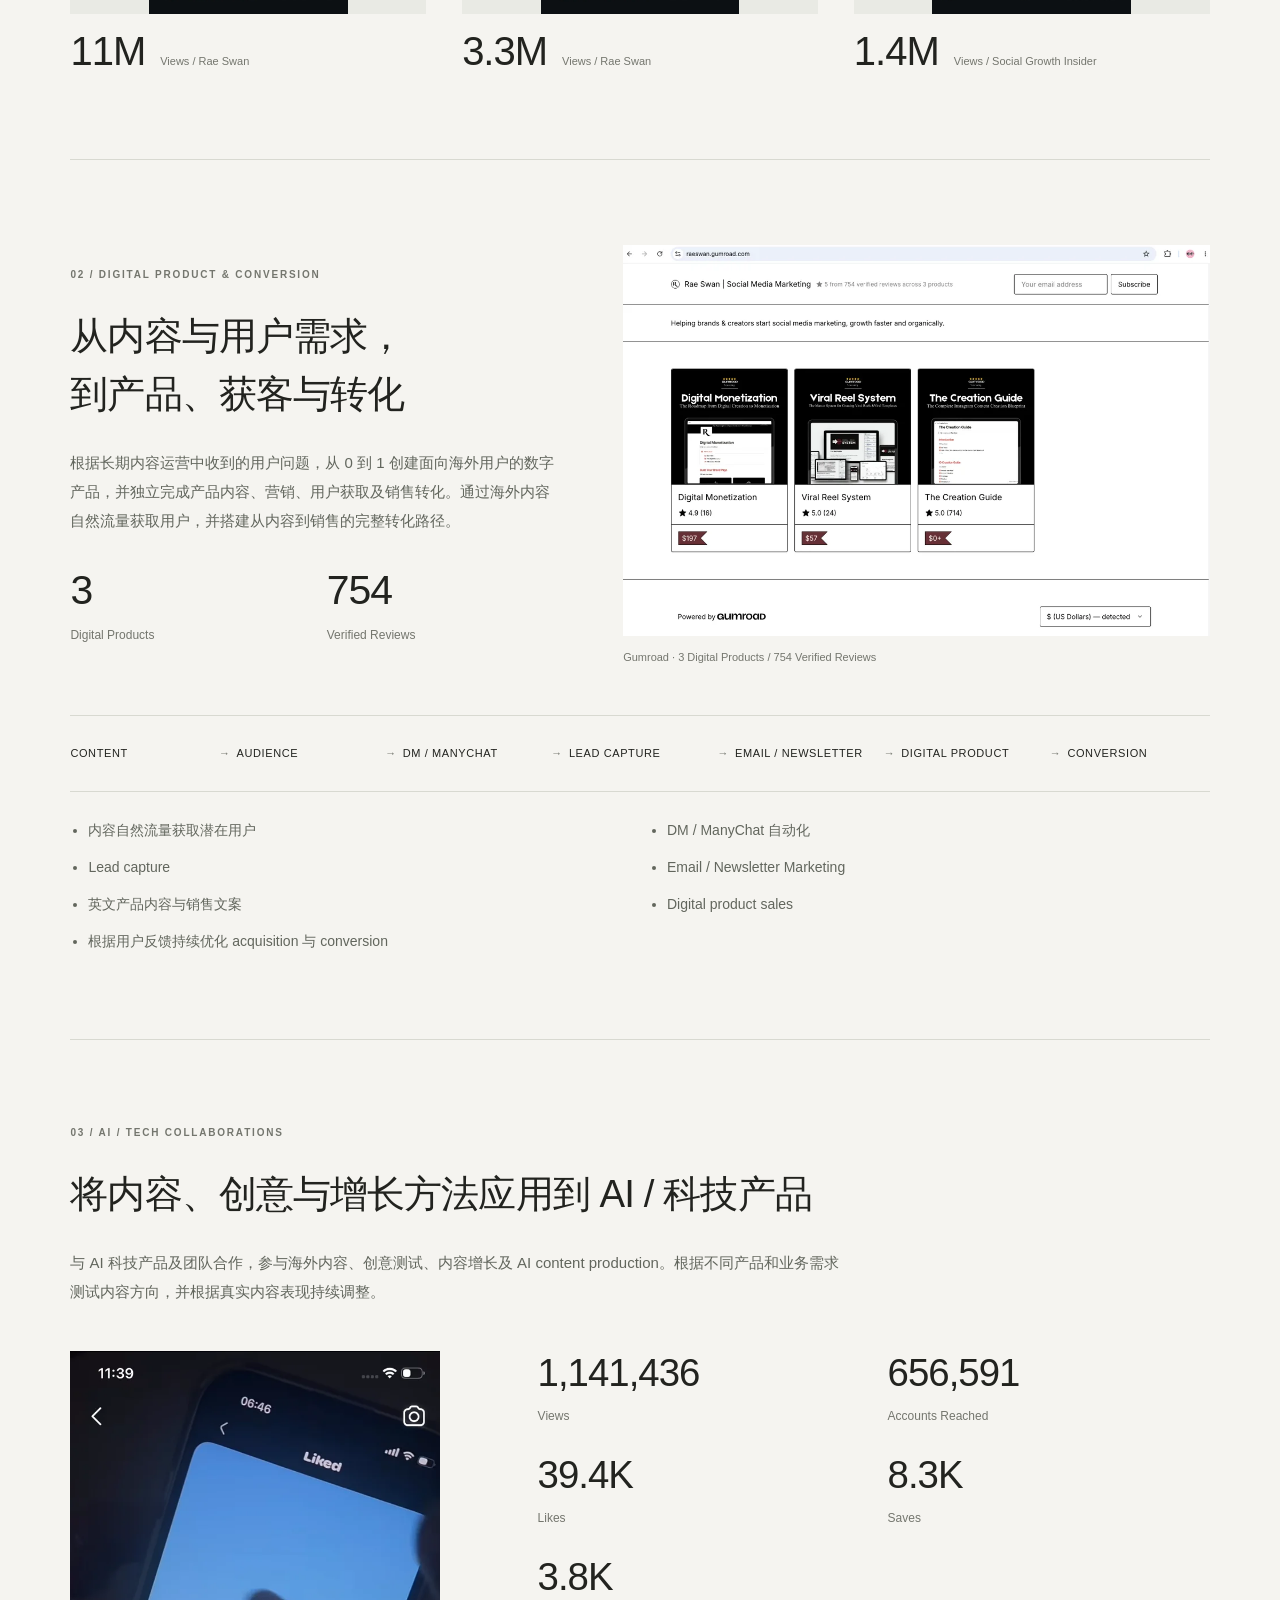
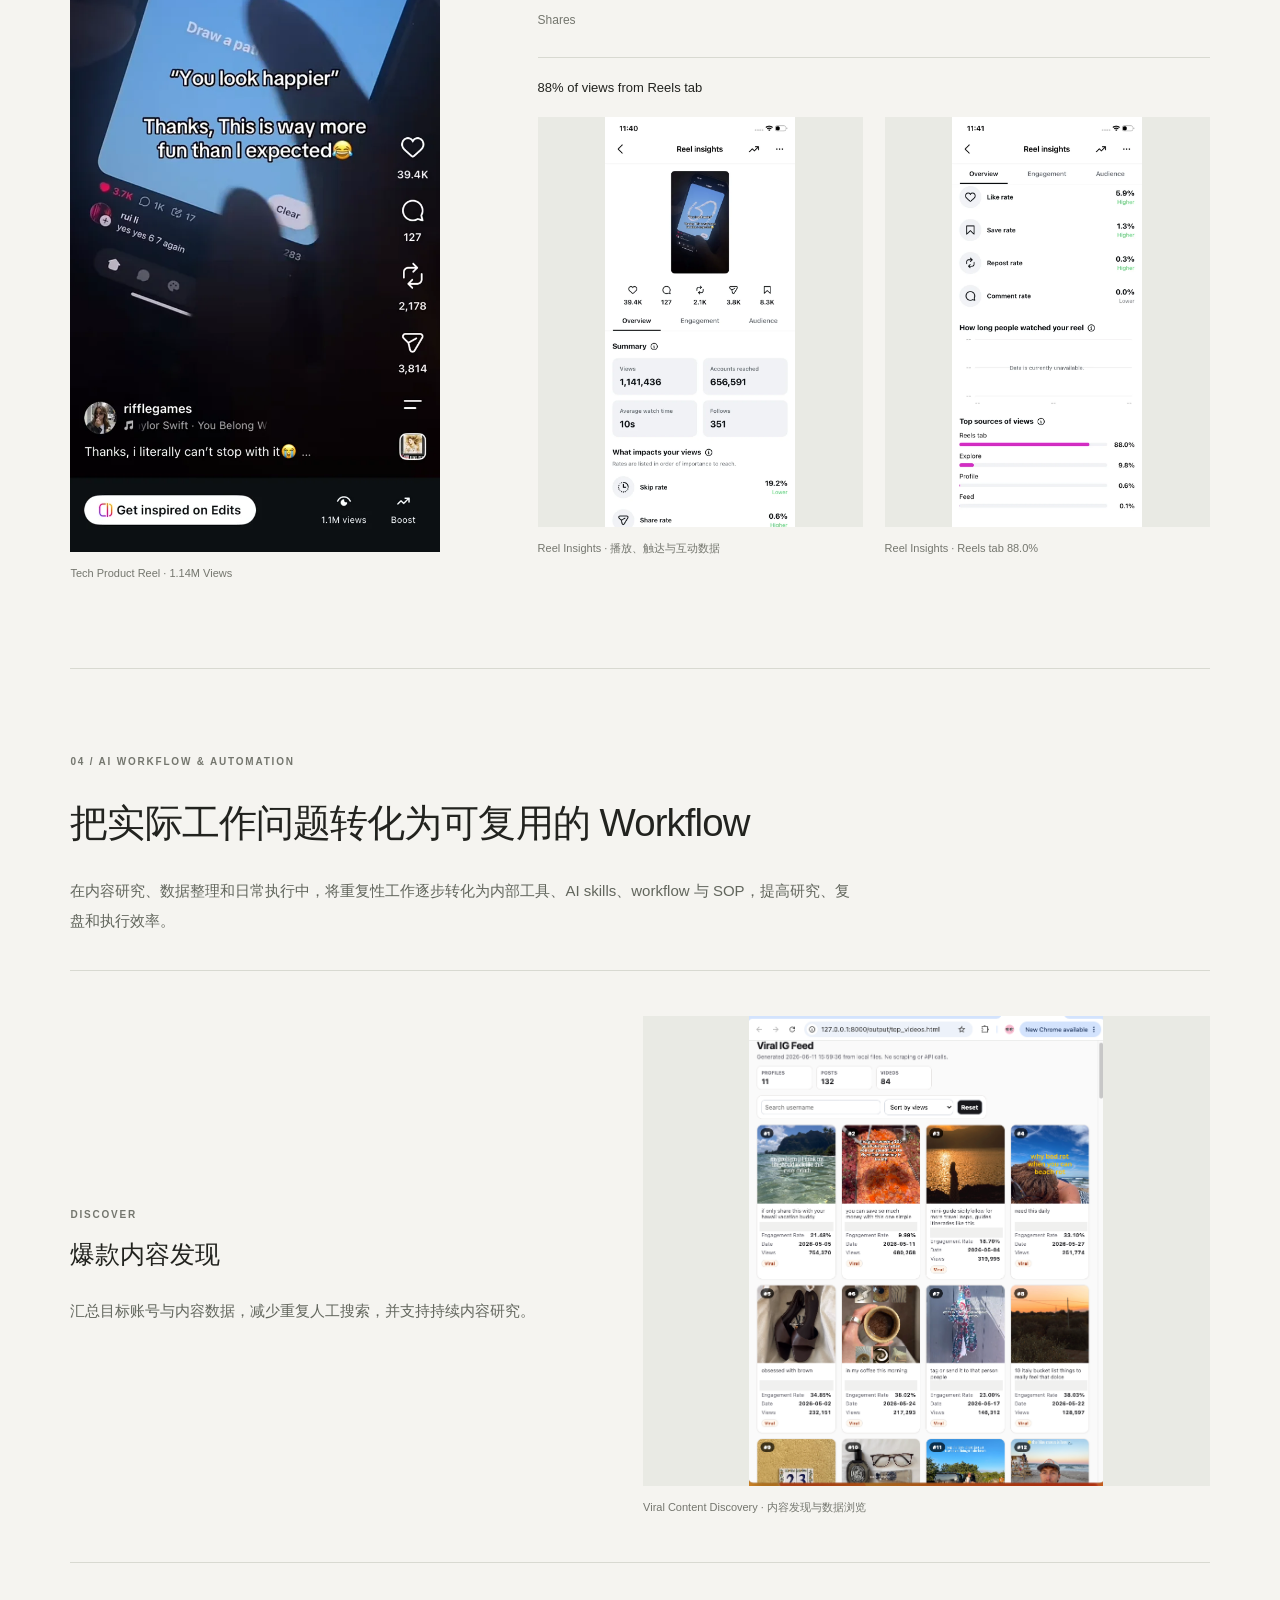
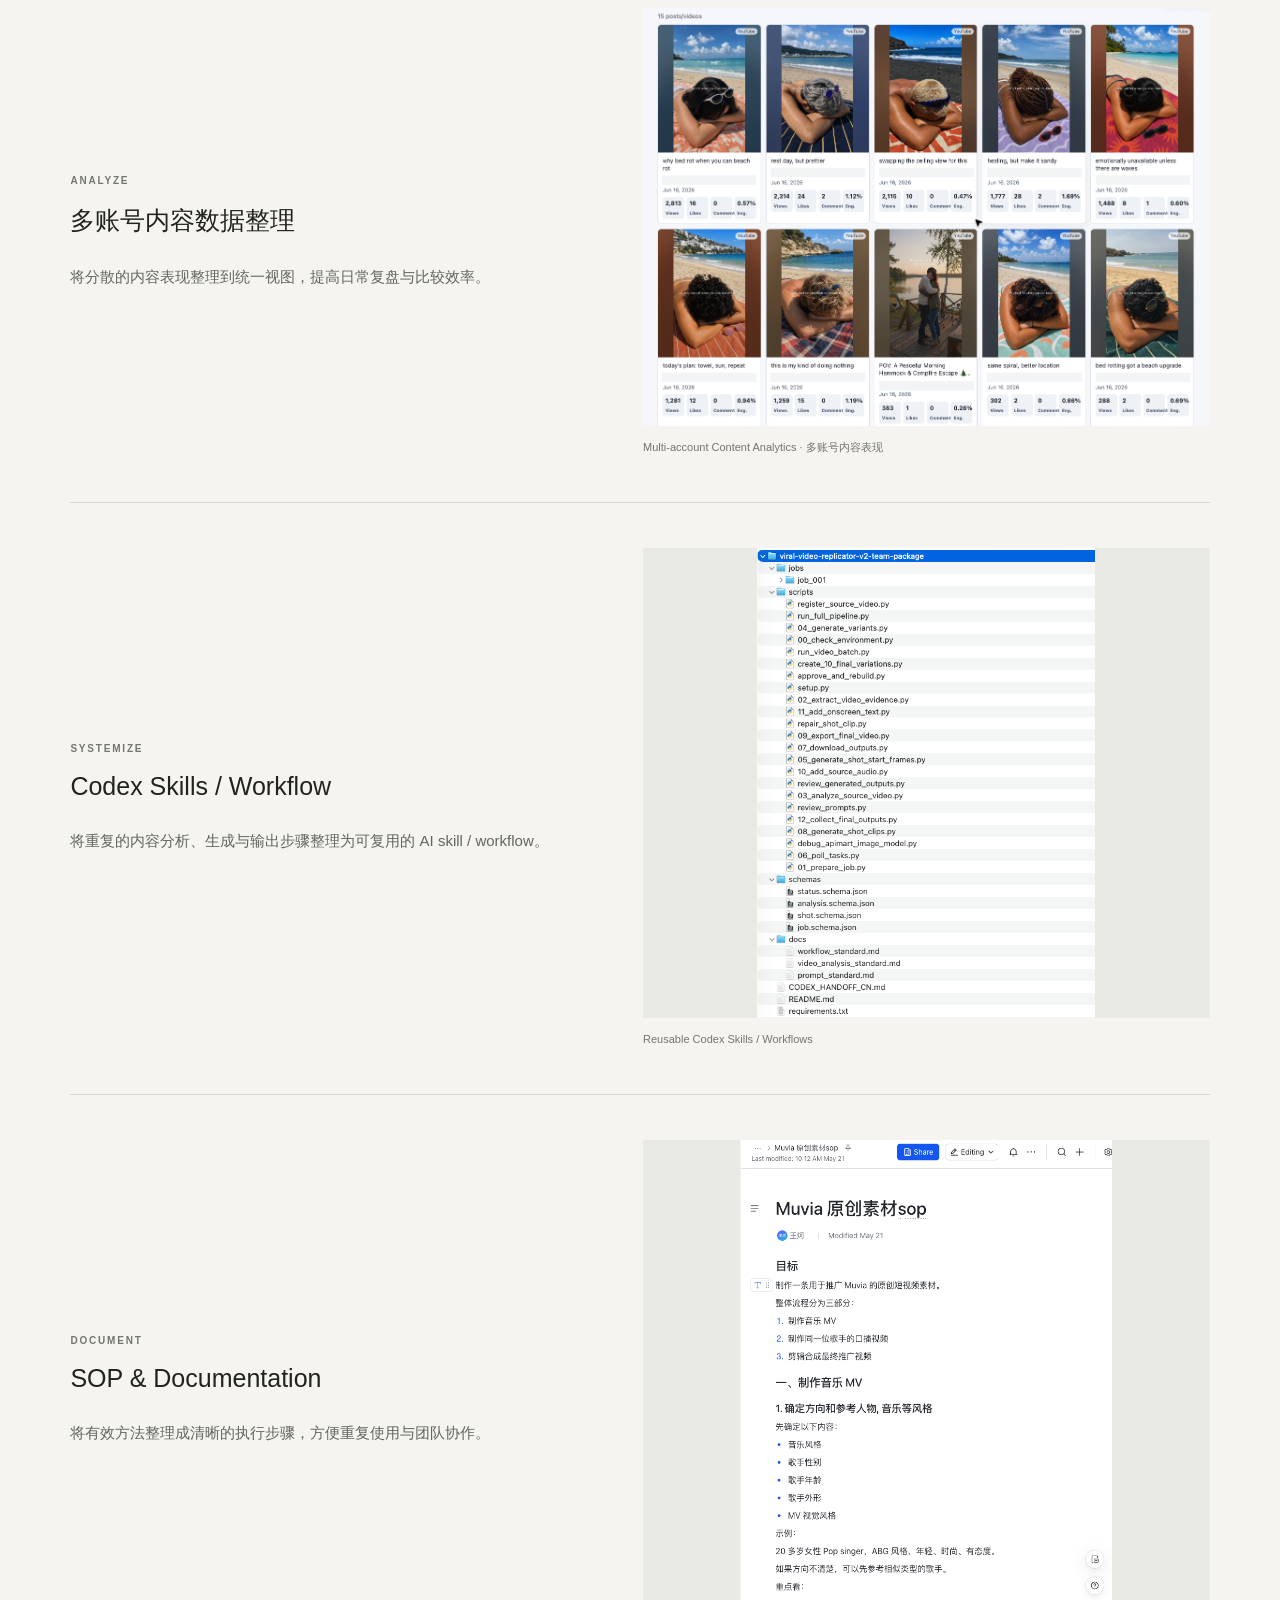
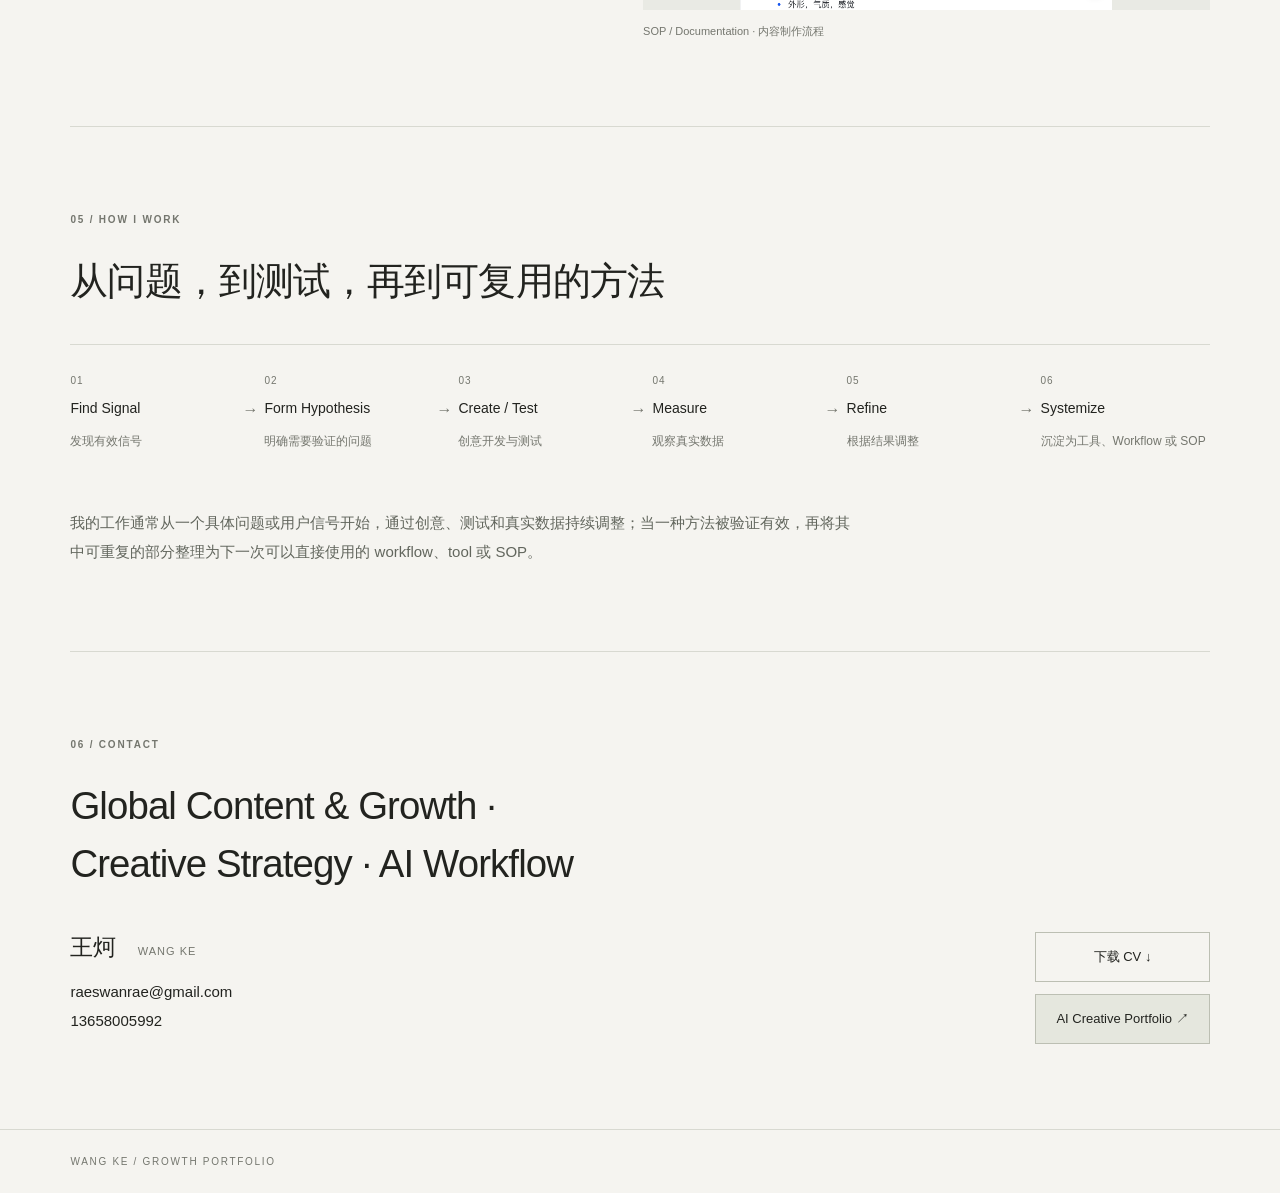
==== commit 9faf8d4f: "Remove Creative Foundation section and renumber remaining sections" ====
--- a/growth/index.html
+++ b/growth/index.html
@@ -1,2 +1,3 @@
 <!DOCTYPE html>
-<html lang="zh-CN"><head><meta charset="utf-8"/><meta content="width=device-width,initial-scale=1" name="viewport"/><title>王炣 | Global Content &amp; Growth · Creative Strategy · AI Workflow</title><meta content="王炣 Wang Ke｜海外内容与增长、数字产品营销与品牌创意。Global Content &amp; Growth · Creative Strategy · AI Workflow." name="description"/><link href="growth.css" rel="stylesheet"/><script defer="" src="growth.js"></script></head><body><a class="skip" href="#main">跳至内容</a><header class="wrap"><a class="wordmark" href="../">王炣 <span>WANG KE</span></a><nav aria-label="页面导航"><a href="#audience">内容增长</a><a href="#products">产品与转化</a><a href="#product-content">AI / Tech</a><a href="#systems">Workflow</a><a href="#creative">Creative</a><a href="#contact">联系</a></nav></header><main class="wrap" id="main"><section class="hero"><p class="eyebrow">GLOBAL CONTENT &amp; GROWTH / CREATIVE STRATEGY / AI WORKFLOW</p><h1>从创意与内容，<br/><span>到增长与转化。</span></h1><p class="hero-body">拥有海外内容增长、数字产品营销与品牌创意实操经验。独立从 0 到 1 创建并运营面向海外用户的数字产品与内容业务，完成从产品、内容营销、多平台增长，到用户获取、自动化、Email Marketing、销售与转化的完整链路。持续将 AI 应用于内容创作、创意测试及实际工作流程。</p><dl class="metrics hero-metrics"><div><dt>Primary Instagram Audience</dt><dd>62.7K</dd></div><div><dt>Second Account Growth</dt><dd>10.2K</dd></div><div><dt>Top Organic Content</dt><dd>11M+</dd></div><div><dt>Tech Product Content</dt><dd>1.14M</dd></div></dl></section><section class="section" id="audience"><div class="split audience-intro"><div class="copy"><p class="eyebrow">01 / GLOBAL CONTENT GROWTH</p><h2>从 0 到 1 建立海外内容与受众</h2><p class="body-copy">独立搭建并运营面向海外用户的内容账号，从定位、选题、内容结构、制作、发布到数据复盘持续测试。Rae Swan Instagram 增长至 62.7K followers；随后将内容增长方法应用到新的内容方向，第二账号增长至 10.2K followers。多个内容达到百万级观看，单条最高 11M+。</p></div><div class="profiles"><figure class="evidence profile"><button aria-label="查看完整截图：Rae Swan · 62.7K followers" class="open-evidence" data-caption="Rae Swan · 62.7K followers" data-source="assets/rae-profile.png"><img alt="Rae Swan · 62.7K followers" decoding="async" loading="lazy" src="assets/rae-profile-preview.webp"/><span class="view-label">查看原图 ↗</span></button><figcaption>Rae Swan · 62.7K followers</figcaption></figure><figure class="evidence profile"><button aria-label="查看完整截图：Social Growth Insider · 10.2K followers" class="open-evidence" data-caption="Social Growth Insider · 10.2K followers" data-source="assets/sgi-profile.png"><img alt="Social Growth Insider · 10.2K followers" decoding="async" loading="lazy" src="assets/sgi-profile-preview.webp"/><span class="view-label">查看原图 ↗</span></button><figcaption>Social Growth Insider · 10.2K followers</figcaption></figure></div></div><div class="performance"><article><figure class="evidence reel"><button aria-label="查看完整截图：Rae Swan · 11M views" class="open-evidence" data-caption="Rae Swan · 11M views" data-source="assets/rae-11m.png"><img alt="Rae Swan · 11M views" decoding="async" loading="lazy" src="assets/rae-11m-preview.webp"/><span class="view-label">查看原图 ↗</span></button><figcaption>Rae Swan · 11M views</figcaption></figure><div class="performance-label"><strong>11M</strong><span>Views / Rae Swan</span></div></article><article><figure class="evidence reel"><button aria-label="查看完整截图：Rae Swan · 3.3M views" class="open-evidence" data-caption="Rae Swan · 3.3M views" data-source="assets/rae-3m.png"><img alt="Rae Swan · 3.3M views" decoding="async" loading="lazy" src="assets/rae-3m-preview.webp"/><span class="view-label">查看原图 ↗</span></button><figcaption>Rae Swan · 3.3M views</figcaption></figure><div class="performance-label"><strong>3.3M</strong><span>Views / Rae Swan</span></div></article><article><figure class="evidence reel"><button aria-label="查看完整截图：Social Growth Insider · 1.4M views" class="open-evidence" data-caption="Social Growth Insider · 1.4M views" data-source="assets/sgi-1m.png"><img alt="Social Growth Insider · 1.4M views" decoding="async" loading="lazy" src="assets/sgi-1m-preview.webp"/><span class="view-label">查看原图 ↗</span></button><figcaption>Social Growth Insider · 1.4M views</figcaption></figure><div class="performance-label"><strong>1.4M</strong><span>Views / Social Growth Insider</span></div></article></div></section><section class="section product" id="products"><div class="split"><div class="copy"><p class="eyebrow">02 / DIGITAL PRODUCT &amp; CONVERSION</p><h2>从内容与用户需求，到产品、获客与转化</h2><p class="body-copy">根据长期内容运营中收到的用户问题，从 0 到 1 创建面向海外用户的数字产品，并独立完成产品内容、营销、用户获取及销售转化。通过海外内容自然流量获取用户，并搭建从内容到销售的完整转化路径。</p><dl class="metrics"><div><dt>Digital Products</dt><dd>3</dd></div><div><dt>Verified Reviews</dt><dd>754</dd></div></dl></div><figure class="evidence"><button aria-label="查看完整截图：Gumroad · 3 Digital Products / 754 Verified Reviews" class="open-evidence" data-caption="Gumroad · 3 Digital Products / 754 Verified Reviews" data-source="assets/gumroad.png"><img alt="Gumroad · 3 Digital Products / 754 Verified Reviews" decoding="async" loading="lazy" src="assets/gumroad-preview.webp"/><span class="view-label">查看原图 ↗</span></button><figcaption>Gumroad · 3 Digital Products / 754 Verified Reviews</figcaption></figure></div><ol aria-label="从内容到销售的转化路径" class="conversion-flow"><li>CONTENT</li><li>AUDIENCE</li><li>DM / MANYCHAT</li><li>LEAD CAPTURE</li><li>EMAIL / NEWSLETTER</li><li>DIGITAL PRODUCT</li><li>CONVERSION</li></ol><ul class="conversion-support"><li>内容自然流量获取潜在用户</li><li>DM / ManyChat 自动化</li><li>Lead capture</li><li>Email / Newsletter Marketing</li><li>英文产品内容与销售文案</li><li>Digital product sales</li><li>根据用户反馈持续优化 acquisition 与 conversion</li></ul></section><section class="section" id="product-content"><div class="copy"><p class="eyebrow">03 / AI / TECH COLLABORATIONS</p><h2>将内容、创意与增长方法应用到 AI / 科技产品</h2><p class="body-copy">与 AI 科技产品及团队合作，参与海外内容、创意测试、内容增长及 AI content production。根据不同产品和业务需求测试内容方向，并根据真实内容表现持续调整。</p></div><div class="product-grid"><figure class="evidence product-visual"><button aria-label="查看完整截图：Tech Product Reel · 1.14M Views" class="open-evidence" data-caption="Tech Product Reel · 1.14M Views" data-source="assets/product-reel.png"><img alt="Tech Product Reel · 1.14M Views" decoding="async" loading="lazy" src="assets/product-reel-preview.webp"/><span class="view-label">查看原图 ↗</span></button><figcaption>Tech Product Reel · 1.14M Views</figcaption></figure><div><dl class="metrics product-metrics"><div><dt>Views</dt><dd>1,141,436</dd></div><div><dt>Accounts Reached</dt><dd>656,591</dd></div><div><dt>Likes</dt><dd>39.4K</dd></div><div><dt>Saves</dt><dd>8.3K</dd></div><div><dt>Shares</dt><dd>3.8K</dd></div></dl><p class="source-note">88% of views from Reels tab</p><div class="insights"><figure class="evidence"><button aria-label="查看完整截图：Reel Insights · 播放、触达与互动数据" class="open-evidence" data-caption="Reel Insights · 播放、触达与互动数据" data-source="assets/product-summary.png"><img alt="Reel Insights · 播放、触达与互动数据" decoding="async" loading="lazy" src="assets/product-summary-preview.webp"/><span class="view-label">查看原图 ↗</span></button><figcaption>Reel Insights · 播放、触达与互动数据</figcaption></figure><figure class="evidence"><button aria-label="查看完整截图：Reel Insights · Reels tab 88.0%" class="open-evidence" data-caption="Reel Insights · Reels tab 88.0%" data-source="assets/product-sources.png"><img alt="Reel Insights · Reels tab 88.0%" decoding="async" loading="lazy" src="assets/product-sources-preview.webp"/><span class="view-label">查看原图 ↗</span></button><figcaption>Reel Insights · Reels tab 88.0%</figcaption></figure></div></div></div></section><section class="section" id="systems"><div class="copy"><p class="eyebrow">04 / AI WORKFLOW &amp; AUTOMATION</p><h2>把实际工作问题转化为可复用的 Workflow</h2><p class="body-copy">在内容研究、数据整理和日常执行中，将重复性工作逐步转化为内部工具、AI skills、workflow 与 SOP，提高研究、复盘和执行效率。</p></div><article class="system-row"><div class="copy"><p class="eyebrow">DISCOVER</p><h3>爆款内容发现</h3><p class="body-copy">汇总目标账号与内容数据，减少重复人工搜索，并支持持续内容研究。</p></div><figure class="evidence system-evidence"><button aria-label="查看完整截图：Viral Content Discovery · 内容发现与数据浏览" class="open-evidence" data-caption="Viral Content Discovery · 内容发现与数据浏览" data-source="../assets/case-3/evidence/discovery-report.png"><img alt="Viral Content Discovery · 内容发现与数据浏览" decoding="async" loading="lazy" src="../assets/case-3/evidence/discovery-report.png"/><span class="view-label">查看原图 ↗</span></button><figcaption>Viral Content Discovery · 内容发现与数据浏览</figcaption></figure></article><article class="system-row"><div class="copy"><p class="eyebrow">ANALYZE</p><h3>多账号内容数据整理</h3><p class="body-copy">将分散的内容表现整理到统一视图，提高日常复盘与比较效率。</p></div><figure class="evidence system-evidence"><button aria-label="查看完整截图：Multi-account Content Analytics · 多账号内容表现" class="open-evidence" data-caption="Multi-account Content Analytics · 多账号内容表现" data-source="../assets/case-3/evidence/account-report-a.png"><img alt="Multi-account Content Analytics · 多账号内容表现" decoding="async" loading="lazy" src="../assets/case-3/evidence/account-report-a.png"/><span class="view-label">查看原图 ↗</span></button><figcaption>Multi-account Content Analytics · 多账号内容表现</figcaption></figure></article><article class="system-row"><div class="copy"><p class="eyebrow">SYSTEMIZE</p><h3>Codex Skills / Workflow</h3><p class="body-copy">将重复的内容分析、生成与输出步骤整理为可复用的 AI skill / workflow。</p></div><figure class="evidence system-evidence"><button aria-label="查看完整截图：Reusable Codex Skills / Workflows" class="open-evidence" data-caption="Reusable Codex Skills / Workflows" data-source="../assets/case-3/evidence/team-package.png"><img alt="Reusable Codex Skills / Workflows" decoding="async" loading="lazy" src="../assets/case-3/evidence/team-package.png"/><span class="view-label">查看原图 ↗</span></button><figcaption>Reusable Codex Skills / Workflows</figcaption></figure></article><article class="system-row"><div class="copy"><p class="eyebrow">DOCUMENT</p><h3>SOP &amp; Documentation</h3><p class="body-copy">将有效方法整理成清晰的执行步骤，方便重复使用与团队协作。</p></div><figure class="evidence system-evidence"><button aria-label="查看完整截图：SOP / Documentation · 内容制作流程" class="open-evidence" data-caption="SOP / Documentation · 内容制作流程" data-source="../assets/case-3/evidence/original-content-sop.png"><img alt="SOP / Documentation · 内容制作流程" decoding="async" loading="lazy" src="../assets/case-3/evidence/original-content-sop.png"/><span class="view-label">查看原图 ↗</span></button><figcaption>SOP / Documentation · 内容制作流程</figcaption></figure></article></section><section class="section creative" id="creative"><div class="copy"><p class="eyebrow">05 / CREATIVE FOUNDATION</p><h2>创意判断来自长期的音乐与品牌实践</h2><p class="body-copy">2017–2022 长期从事国际高端酒店品牌音乐内容、现场氛围及整体风格策划，合作环境包括 W 酒店、成都丽思卡尔顿、成都尼依格罗酒店等。长期在音乐、品牌和用户体验之间进行内容判断，并与国内外品牌团队及客户进行中英文沟通。</p></div><ul aria-label="创意基础" class="creative-capabilities"><li>MUSIC</li><li>BRAND</li><li>ATMOSPHERE</li><li>CONTENT</li><li>AUDIENCE EXPERIENCE</li></ul></section><section class="section how-i-work" id="how-i-work"><div class="copy"><p class="eyebrow">06 / HOW I WORK</p><h2>从问题，到测试，再到可复用的方法</h2></div><ol class="loop"><li><strong>Find Signal</strong><span>发现有效信号</span></li><li><strong>Form Hypothesis</strong><span>明确需要验证的问题</span></li><li><strong>Create / Test</strong><span>创意开发与测试</span></li><li><strong>Measure</strong><span>观察真实数据</span></li><li><strong>Refine</strong><span>根据结果调整</span></li><li><strong>Systemize</strong><span>沉淀为工具、Workflow 或 SOP</span></li></ol><p class="body-copy">我的工作通常从一个具体问题或用户信号开始，通过创意、测试和真实数据持续调整；当一种方法被验证有效，再将其中可重复的部分整理为下一次可以直接使用的 workflow、tool 或 SOP。</p></section><section class="section contact" id="contact"><p class="eyebrow">07 / CONTACT</p><h2>Global Content &amp; Growth · Creative Strategy · AI Workflow</h2><div class="contact-bottom"><div><p class="name">王炣 <span>WANG KE</span></p><a href="mailto:raeswanrae@gmail.com">raeswanrae@gmail.com</a><a href="tel:13658005992">13658005992</a></div><div class="actions contact-actions"><a class="button" download="" href="assets/documents/Wang_Ke_Growth_CV.pdf">下载 CV ↓</a><a class="button creative-link" href="../">AI Creative Portfolio ↗</a></div></div></section></main><footer class="wrap">WANG KE / GROWTH PORTFOLIO</footer><dialog aria-label="完整证据截图" id="evidence-modal"><button aria-label="关闭预览" class="close">关闭 ×</button><div class="modal-scroll"><img alt=""/><p class="modal-caption"></p></div></dialog></body></html>
+
+<html lang="zh-CN"><head><meta charset="utf-8"/><meta content="width=device-width,initial-scale=1" name="viewport"/><title>王炣 | Global Content &amp; Growth · Creative Strategy · AI Workflow</title><meta content="王炣 Wang Ke｜海外内容与增长、数字产品营销与品牌创意。Global Content &amp; Growth · Creative Strategy · AI Workflow." name="description"/><link href="growth.css" rel="stylesheet"/><script defer="" src="growth.js"></script></head><body><a class="skip" href="#main">跳至内容</a><header class="wrap"><a class="wordmark" href="../">王炣 <span>WANG KE</span></a><nav aria-label="页面导航"><a href="#audience">内容增长</a><a href="#products">产品与转化</a><a href="#product-content">AI / Tech</a><a href="#systems">Workflow</a><a href="#contact">联系</a></nav></header><main class="wrap" id="main"><section class="hero"><p class="eyebrow">GLOBAL CONTENT &amp; GROWTH / CREATIVE STRATEGY / AI WORKFLOW</p><h1>从创意与内容，<br/><span>到增长与转化。</span></h1><p class="hero-body">拥有海外内容增长、数字产品营销与品牌创意实操经验。独立从 0 到 1 创建并运营面向海外用户的数字产品与内容业务，完成从产品、内容营销、多平台增长，到用户获取、自动化、Email Marketing、销售与转化的完整链路。持续将 AI 应用于内容创作、创意测试及实际工作流程。</p><dl class="metrics hero-metrics"><div><dt>Primary Instagram Audience</dt><dd>62.7K</dd></div><div><dt>Second Account Growth</dt><dd>10.2K</dd></div><div><dt>Top Organic Content</dt><dd>11M+</dd></div><div><dt>Tech Product Content</dt><dd>1.14M</dd></div></dl></section><section class="section" id="audience"><div class="split audience-intro"><div class="copy"><p class="eyebrow">01 / GLOBAL CONTENT GROWTH</p><h2>从 0 到 1 建立海外内容与受众</h2><p class="body-copy">独立搭建并运营面向海外用户的内容账号，从定位、选题、内容结构、制作、发布到数据复盘持续测试。Rae Swan Instagram 增长至 62.7K followers；随后将内容增长方法应用到新的内容方向，第二账号增长至 10.2K followers。多个内容达到百万级观看，单条最高 11M+。</p></div><div class="profiles"><figure class="evidence profile"><button aria-label="查看完整截图：Rae Swan · 62.7K followers" class="open-evidence" data-caption="Rae Swan · 62.7K followers" data-source="assets/rae-profile.png"><img alt="Rae Swan · 62.7K followers" decoding="async" loading="lazy" src="assets/rae-profile-preview.webp"/><span class="view-label">查看原图 ↗</span></button><figcaption>Rae Swan · 62.7K followers</figcaption></figure><figure class="evidence profile"><button aria-label="查看完整截图：Social Growth Insider · 10.2K followers" class="open-evidence" data-caption="Social Growth Insider · 10.2K followers" data-source="assets/sgi-profile.png"><img alt="Social Growth Insider · 10.2K followers" decoding="async" loading="lazy" src="assets/sgi-profile-preview.webp"/><span class="view-label">查看原图 ↗</span></button><figcaption>Social Growth Insider · 10.2K followers</figcaption></figure></div></div><div class="performance"><article><figure class="evidence reel"><button aria-label="查看完整截图：Rae Swan · 11M views" class="open-evidence" data-caption="Rae Swan · 11M views" data-source="assets/rae-11m.png"><img alt="Rae Swan · 11M views" decoding="async" loading="lazy" src="assets/rae-11m-preview.webp"/><span class="view-label">查看原图 ↗</span></button><figcaption>Rae Swan · 11M views</figcaption></figure><div class="performance-label"><strong>11M</strong><span>Views / Rae Swan</span></div></article><article><figure class="evidence reel"><button aria-label="查看完整截图：Rae Swan · 3.3M views" class="open-evidence" data-caption="Rae Swan · 3.3M views" data-source="assets/rae-3m.png"><img alt="Rae Swan · 3.3M views" decoding="async" loading="lazy" src="assets/rae-3m-preview.webp"/><span class="view-label">查看原图 ↗</span></button><figcaption>Rae Swan · 3.3M views</figcaption></figure><div class="performance-label"><strong>3.3M</strong><span>Views / Rae Swan</span></div></article><article><figure class="evidence reel"><button aria-label="查看完整截图：Social Growth Insider · 1.4M views" class="open-evidence" data-caption="Social Growth Insider · 1.4M views" data-source="assets/sgi-1m.png"><img alt="Social Growth Insider · 1.4M views" decoding="async" loading="lazy" src="assets/sgi-1m-preview.webp"/><span class="view-label">查看原图 ↗</span></button><figcaption>Social Growth Insider · 1.4M views</figcaption></figure><div class="performance-label"><strong>1.4M</strong><span>Views / Social Growth Insider</span></div></article></div></section><section class="section product" id="products"><div class="split"><div class="copy"><p class="eyebrow">02 / DIGITAL PRODUCT &amp; CONVERSION</p><h2>从内容与用户需求，到产品、获客与转化</h2><p class="body-copy">根据长期内容运营中收到的用户问题，从 0 到 1 创建面向海外用户的数字产品，并独立完成产品内容、营销、用户获取及销售转化。通过海外内容自然流量获取用户，并搭建从内容到销售的完整转化路径。</p><dl class="metrics"><div><dt>Digital Products</dt><dd>3</dd></div><div><dt>Verified Reviews</dt><dd>754</dd></div></dl></div><figure class="evidence"><button aria-label="查看完整截图：Gumroad · 3 Digital Products / 754 Verified Reviews" class="open-evidence" data-caption="Gumroad · 3 Digital Products / 754 Verified Reviews" data-source="assets/gumroad.png"><img alt="Gumroad · 3 Digital Products / 754 Verified Reviews" decoding="async" loading="lazy" src="assets/gumroad-preview.webp"/><span class="view-label">查看原图 ↗</span></button><figcaption>Gumroad · 3 Digital Products / 754 Verified Reviews</figcaption></figure></div><ol aria-label="从内容到销售的转化路径" class="conversion-flow"><li>CONTENT</li><li>AUDIENCE</li><li>DM / MANYCHAT</li><li>LEAD CAPTURE</li><li>EMAIL / NEWSLETTER</li><li>DIGITAL PRODUCT</li><li>CONVERSION</li></ol><ul class="conversion-support"><li>内容自然流量获取潜在用户</li><li>DM / ManyChat 自动化</li><li>Lead capture</li><li>Email / Newsletter Marketing</li><li>英文产品内容与销售文案</li><li>Digital product sales</li><li>根据用户反馈持续优化 acquisition 与 conversion</li></ul></section><section class="section" id="product-content"><div class="copy"><p class="eyebrow">03 / AI / TECH COLLABORATIONS</p><h2>将内容、创意与增长方法应用到 AI / 科技产品</h2><p class="body-copy">与 AI 科技产品及团队合作，参与海外内容、创意测试、内容增长及 AI content production。根据不同产品和业务需求测试内容方向，并根据真实内容表现持续调整。</p></div><div class="product-grid"><figure class="evidence product-visual"><button aria-label="查看完整截图：Tech Product Reel · 1.14M Views" class="open-evidence" data-caption="Tech Product Reel · 1.14M Views" data-source="assets/product-reel.png"><img alt="Tech Product Reel · 1.14M Views" decoding="async" loading="lazy" src="assets/product-reel-preview.webp"/><span class="view-label">查看原图 ↗</span></button><figcaption>Tech Product Reel · 1.14M Views</figcaption></figure><div><dl class="metrics product-metrics"><div><dt>Views</dt><dd>1,141,436</dd></div><div><dt>Accounts Reached</dt><dd>656,591</dd></div><div><dt>Likes</dt><dd>39.4K</dd></div><div><dt>Saves</dt><dd>8.3K</dd></div><div><dt>Shares</dt><dd>3.8K</dd></div></dl><p class="source-note">88% of views from Reels tab</p><div class="insights"><figure class="evidence"><button aria-label="查看完整截图：Reel Insights · 播放、触达与互动数据" class="open-evidence" data-caption="Reel Insights · 播放、触达与互动数据" data-source="assets/product-summary.png"><img alt="Reel Insights · 播放、触达与互动数据" decoding="async" loading="lazy" src="assets/product-summary-preview.webp"/><span class="view-label">查看原图 ↗</span></button><figcaption>Reel Insights · 播放、触达与互动数据</figcaption></figure><figure class="evidence"><button aria-label="查看完整截图：Reel Insights · Reels tab 88.0%" class="open-evidence" data-caption="Reel Insights · Reels tab 88.0%" data-source="assets/product-sources.png"><img alt="Reel Insights · Reels tab 88.0%" decoding="async" loading="lazy" src="assets/product-sources-preview.webp"/><span class="view-label">查看原图 ↗</span></button><figcaption>Reel Insights · Reels tab 88.0%</figcaption></figure></div></div></div></section><section class="section" id="systems"><div class="copy"><p class="eyebrow">04 / AI WORKFLOW &amp; AUTOMATION</p><h2>把实际工作问题转化为可复用的 Workflow</h2><p class="body-copy">在内容研究、数据整理和日常执行中，将重复性工作逐步转化为内部工具、AI skills、workflow 与 SOP，提高研究、复盘和执行效率。</p></div><article class="system-row"><div class="copy"><p class="eyebrow">DISCOVER</p><h3>爆款内容发现</h3><p class="body-copy">汇总目标账号与内容数据，减少重复人工搜索，并支持持续内容研究。</p></div><figure class="evidence system-evidence"><button aria-label="查看完整截图：Viral Content Discovery · 内容发现与数据浏览" class="open-evidence" data-caption="Viral Content Discovery · 内容发现与数据浏览" data-source="../assets/case-3/evidence/discovery-report.png"><img alt="Viral Content Discovery · 内容发现与数据浏览" decoding="async" loading="lazy" src="../assets/case-3/evidence/discovery-report.png"/><span class="view-label">查看原图 ↗</span></button><figcaption>Viral Content Discovery · 内容发现与数据浏览</figcaption></figure></article><article class="system-row"><div class="copy"><p class="eyebrow">ANALYZE</p><h3>多账号内容数据整理</h3><p class="body-copy">将分散的内容表现整理到统一视图，提高日常复盘与比较效率。</p></div><figure class="evidence system-evidence"><button aria-label="查看完整截图：Multi-account Content Analytics · 多账号内容表现" class="open-evidence" data-caption="Multi-account Content Analytics · 多账号内容表现" data-source="../assets/case-3/evidence/account-report-a.png"><img alt="Multi-account Content Analytics · 多账号内容表现" decoding="async" loading="lazy" src="../assets/case-3/evidence/account-report-a.png"/><span class="view-label">查看原图 ↗</span></button><figcaption>Multi-account Content Analytics · 多账号内容表现</figcaption></figure></article><article class="system-row"><div class="copy"><p class="eyebrow">SYSTEMIZE</p><h3>Codex Skills / Workflow</h3><p class="body-copy">将重复的内容分析、生成与输出步骤整理为可复用的 AI skill / workflow。</p></div><figure class="evidence system-evidence"><button aria-label="查看完整截图：Reusable Codex Skills / Workflows" class="open-evidence" data-caption="Reusable Codex Skills / Workflows" data-source="../assets/case-3/evidence/team-package.png"><img alt="Reusable Codex Skills / Workflows" decoding="async" loading="lazy" src="../assets/case-3/evidence/team-package.png"/><span class="view-label">查看原图 ↗</span></button><figcaption>Reusable Codex Skills / Workflows</figcaption></figure></article><article class="system-row"><div class="copy"><p class="eyebrow">DOCUMENT</p><h3>SOP &amp; Documentation</h3><p class="body-copy">将有效方法整理成清晰的执行步骤，方便重复使用与团队协作。</p></div><figure class="evidence system-evidence"><button aria-label="查看完整截图：SOP / Documentation · 内容制作流程" class="open-evidence" data-caption="SOP / Documentation · 内容制作流程" data-source="../assets/case-3/evidence/original-content-sop.png"><img alt="SOP / Documentation · 内容制作流程" decoding="async" loading="lazy" src="../assets/case-3/evidence/original-content-sop.png"/><span class="view-label">查看原图 ↗</span></button><figcaption>SOP / Documentation · 内容制作流程</figcaption></figure></article></section><section class="section how-i-work" id="how-i-work"><div class="copy"><p class="eyebrow">05 / HOW I WORK</p><h2>从问题，到测试，再到可复用的方法</h2></div><ol class="loop"><li><strong>Find Signal</strong><span>发现有效信号</span></li><li><strong>Form Hypothesis</strong><span>明确需要验证的问题</span></li><li><strong>Create / Test</strong><span>创意开发与测试</span></li><li><strong>Measure</strong><span>观察真实数据</span></li><li><strong>Refine</strong><span>根据结果调整</span></li><li><strong>Systemize</strong><span>沉淀为工具、Workflow 或 SOP</span></li></ol><p class="body-copy">我的工作通常从一个具体问题或用户信号开始，通过创意、测试和真实数据持续调整；当一种方法被验证有效，再将其中可重复的部分整理为下一次可以直接使用的 workflow、tool 或 SOP。</p></section><section class="section contact" id="contact"><p class="eyebrow">06 / CONTACT</p><h2>Global Content &amp; Growth · Creative Strategy · AI Workflow</h2><div class="contact-bottom"><div><p class="name">王炣 <span>WANG KE</span></p><a href="mailto:raeswanrae@gmail.com">raeswanrae@gmail.com</a><a href="tel:13658005992">13658005992</a></div><div class="actions contact-actions"><a class="button" download="" href="assets/documents/Wang_Ke_Growth_CV.pdf">下载 CV ↓</a><a class="button creative-link" href="../">AI Creative Portfolio ↗</a></div></div></section></main><footer class="wrap">WANG KE / GROWTH PORTFOLIO</footer><dialog aria-label="完整证据截图" id="evidence-modal"><button aria-label="关闭预览" class="close">关闭 ×</button><div class="modal-scroll"><img alt=""/><p class="modal-caption"></p></div></dialog></body></html>
--- a/growth/growth.css
+++ b/growth/growth.css
@@ -2,13 +2,13 @@
 
 h1 span{white-space:nowrap}
 
-/* Conversion and creative foundation use the existing editorial rules. */
+/* Conversion follows the existing editorial rules. */
 .conversion-flow{list-style:none;display:grid;grid-template-columns:repeat(7,minmax(0,1fr));gap:24px;margin:48px 0 0;padding:28px 0;border-block:1px solid var(--line)}
 .conversion-flow li{position:relative;font-size:11px;line-height:1.7;letter-spacing:.6px}
 .conversion-flow li:not(:last-child)::after{content:'→';position:absolute;right:-18px;top:0;color:var(--muted)}
 .conversion-support{display:grid;grid-template-columns:repeat(2,minmax(0,1fr));gap:12px 36px;margin:26px 0 0;padding-left:18px;font-size:14px;line-height:1.8;color:#62665d}
 .conversion-support li:last-child{grid-column:1/-1}
-.creative-capabilities{list-style:none;display:flex;flex-wrap:wrap;gap:22px 42px;margin:36px 0 0;padding:28px 0 0;border-top:1px solid var(--line);font-size:12px;line-height:1.8;letter-spacing:1px}
+
 .loop{counter-reset:step}
 .loop li{counter-increment:step}
 .loop li::before{content:counter(step,decimal-leading-zero);display:block;margin-bottom:14px;font-size:10px;letter-spacing:1px;color:var(--muted)}
@@ -18,6 +18,6 @@
 .contact .creative-link:hover{background:#d8dccf}
 @media(max-width:900px){nav{gap:20px}.conversion-flow{gap:20px}.conversion-flow li{font-size:10px}.conversion-flow li:not(:last-child)::after{right:-15px}}
 @media(max-width:760px){header{height:auto;min-height:100px;flex-wrap:wrap;padding-block:22px;gap:20px}nav{width:100%;justify-content:space-between;gap:12px;font-size:12px}}
-@media(max-width:650px){nav{display:grid;grid-template-columns:repeat(3,auto);gap:16px 20px}nav a{padding-block:4px}.conversion-flow{grid-template-columns:1fr;margin-top:32px;padding:24px 0;gap:25px}.conversion-flow li{font-size:12px;letter-spacing:.8px}.conversion-flow li:not(:last-child)::after{content:'↓';left:0;right:auto;top:24px}.conversion-support{grid-template-columns:1fr;gap:10px}.creative-capabilities{gap:18px 26px;font-size:11px}.loop li:not(:last-child)::after{top:58px}.loop li::before{margin-bottom:8px}}
+@media(max-width:650px){nav{display:grid;grid-template-columns:repeat(3,auto);gap:16px 20px}nav a{padding-block:4px}.conversion-flow{grid-template-columns:1fr;margin-top:32px;padding:24px 0;gap:25px}.conversion-flow li{font-size:12px;letter-spacing:.8px}.conversion-flow li:not(:last-child)::after{content:'↓';left:0;right:auto;top:24px}.conversion-support{grid-template-columns:1fr;gap:10px}.loop li:not(:last-child)::after{top:58px}.loop li::before{margin-bottom:8px}}
 /* Balance longer section titles without changing the type scale. */
 h2{text-wrap:balance}
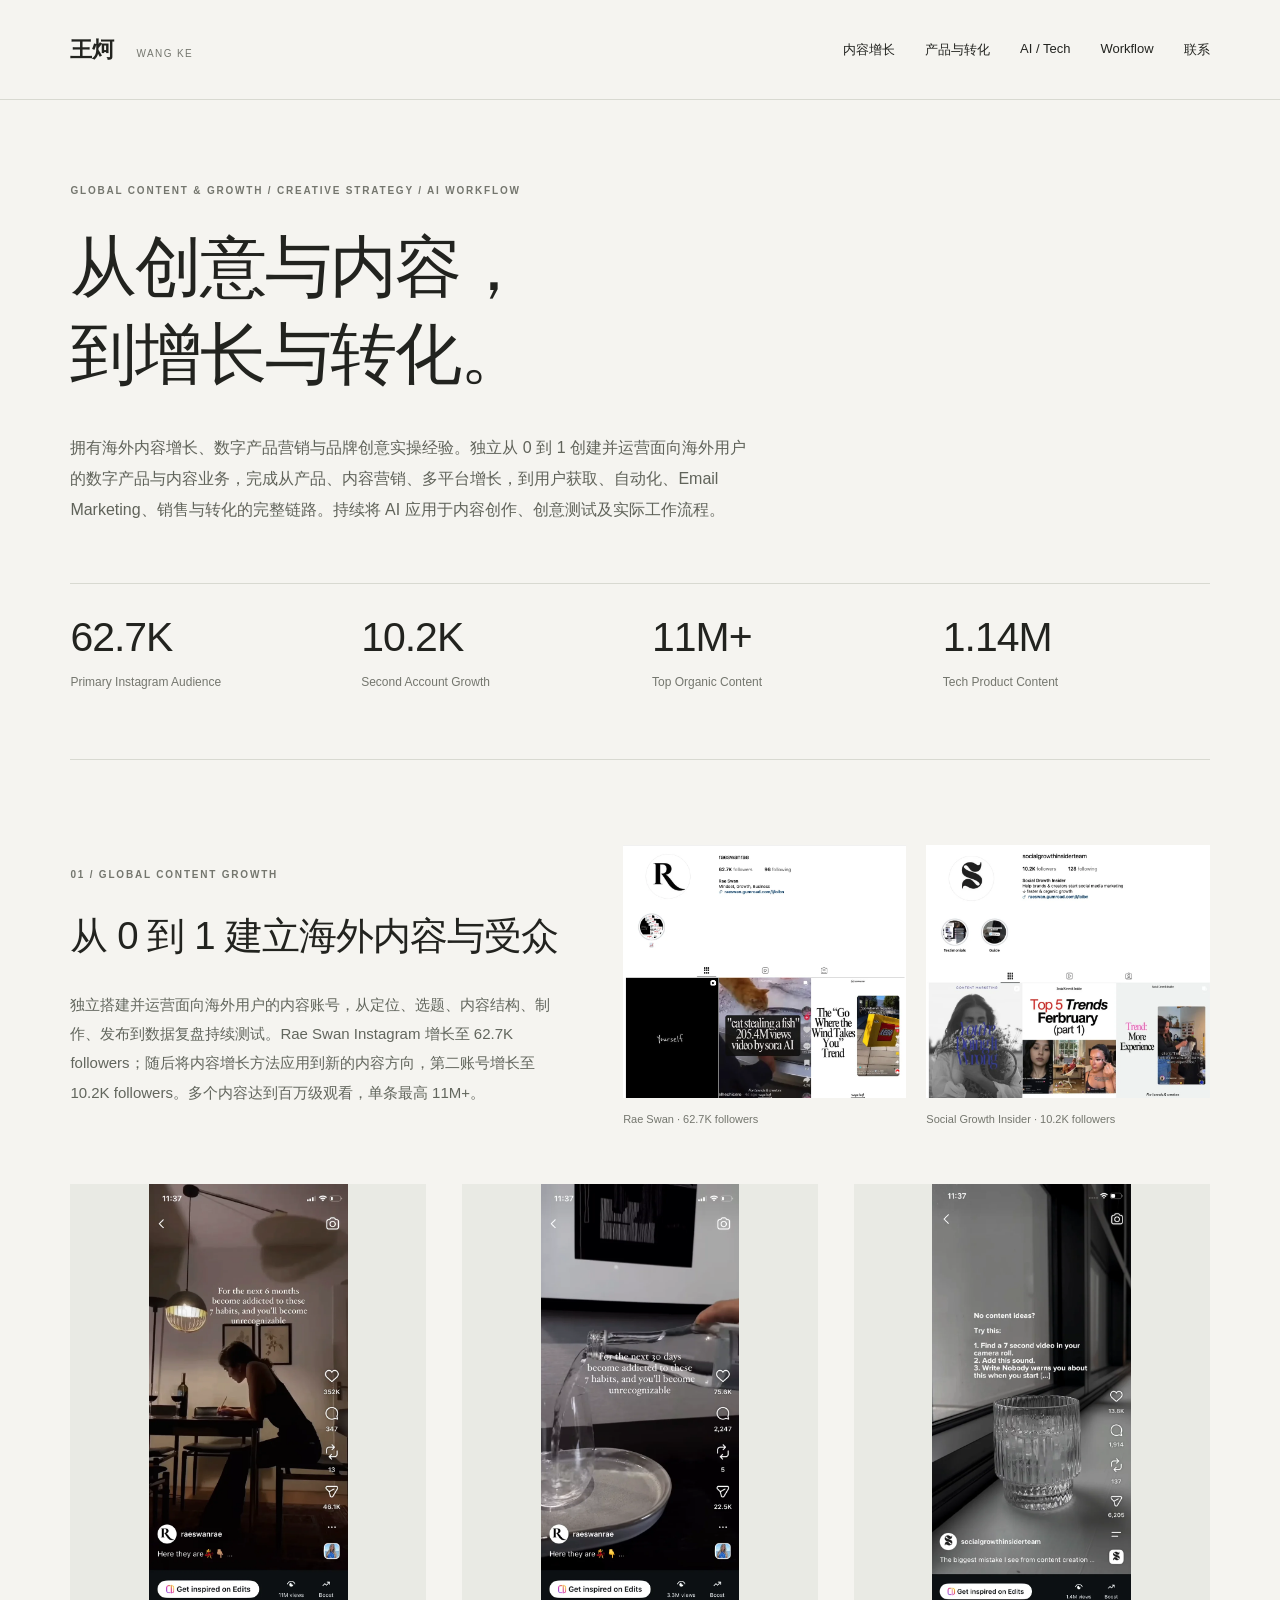
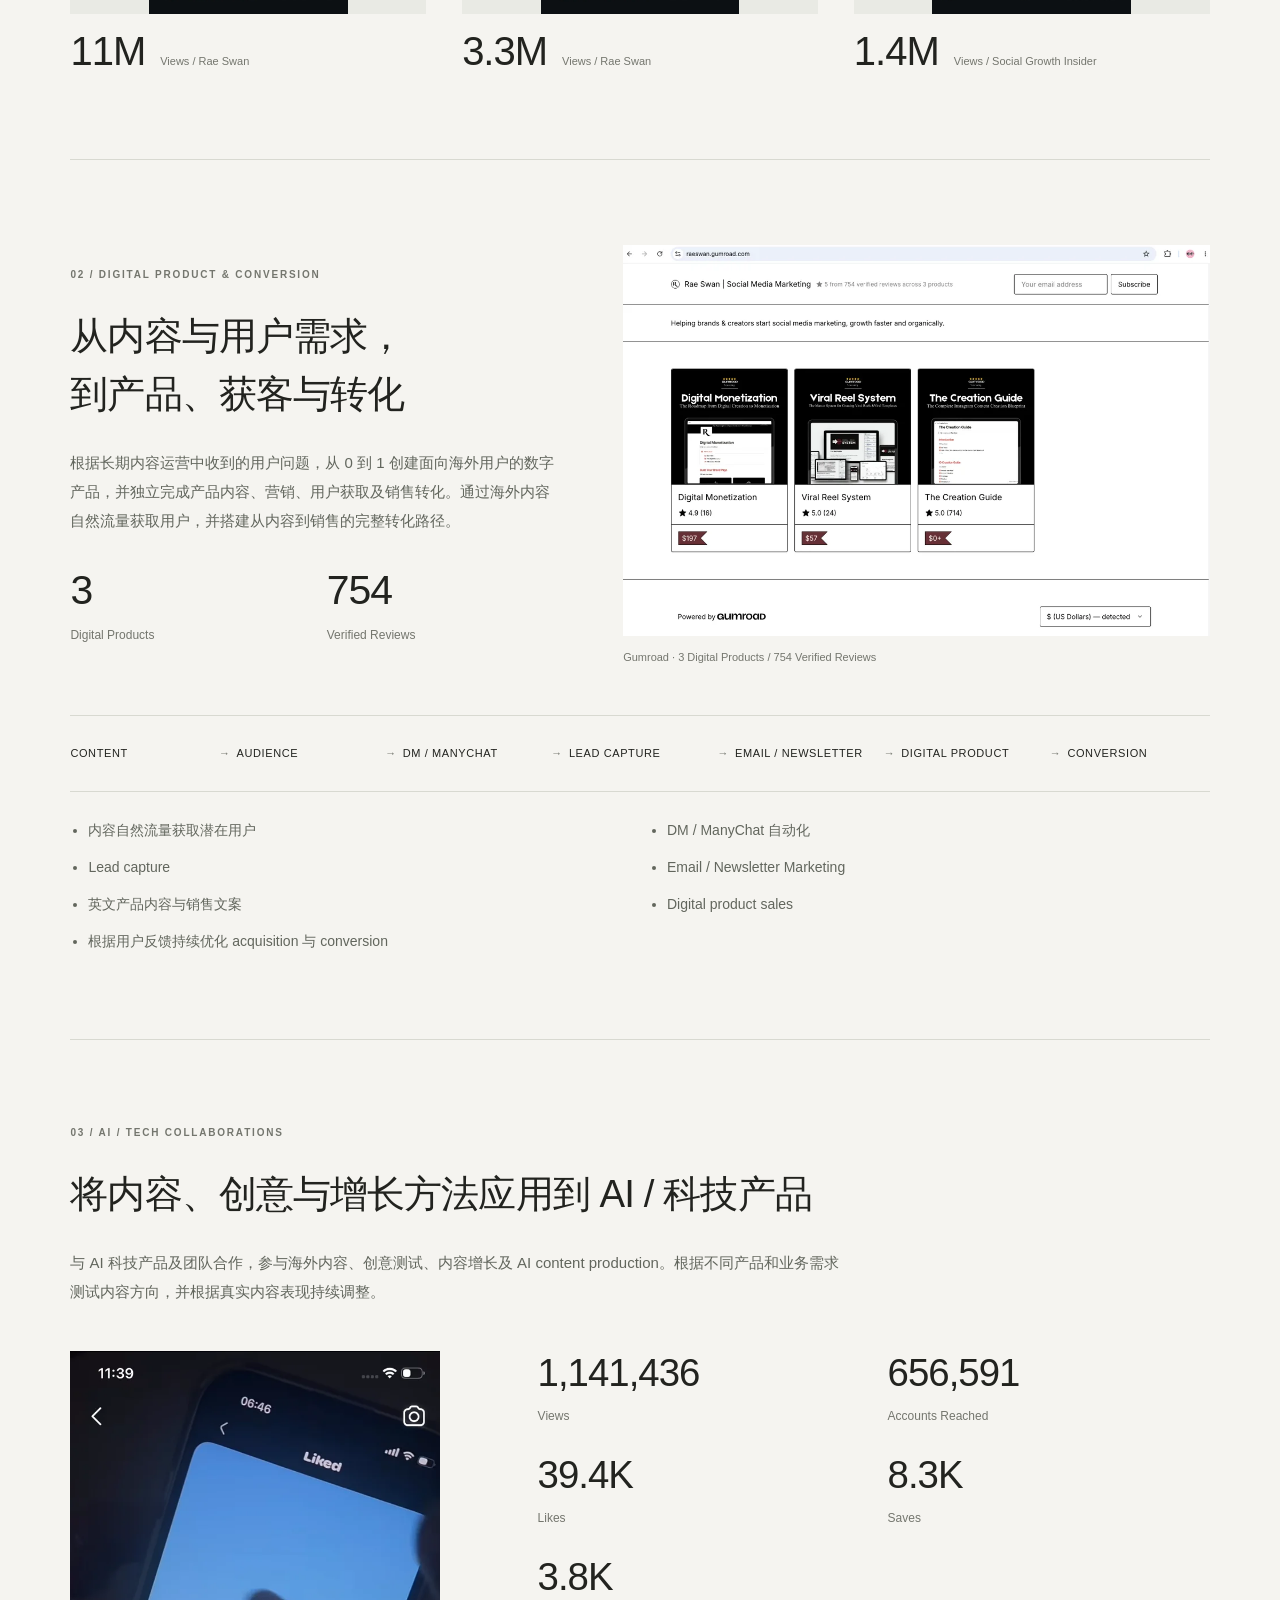
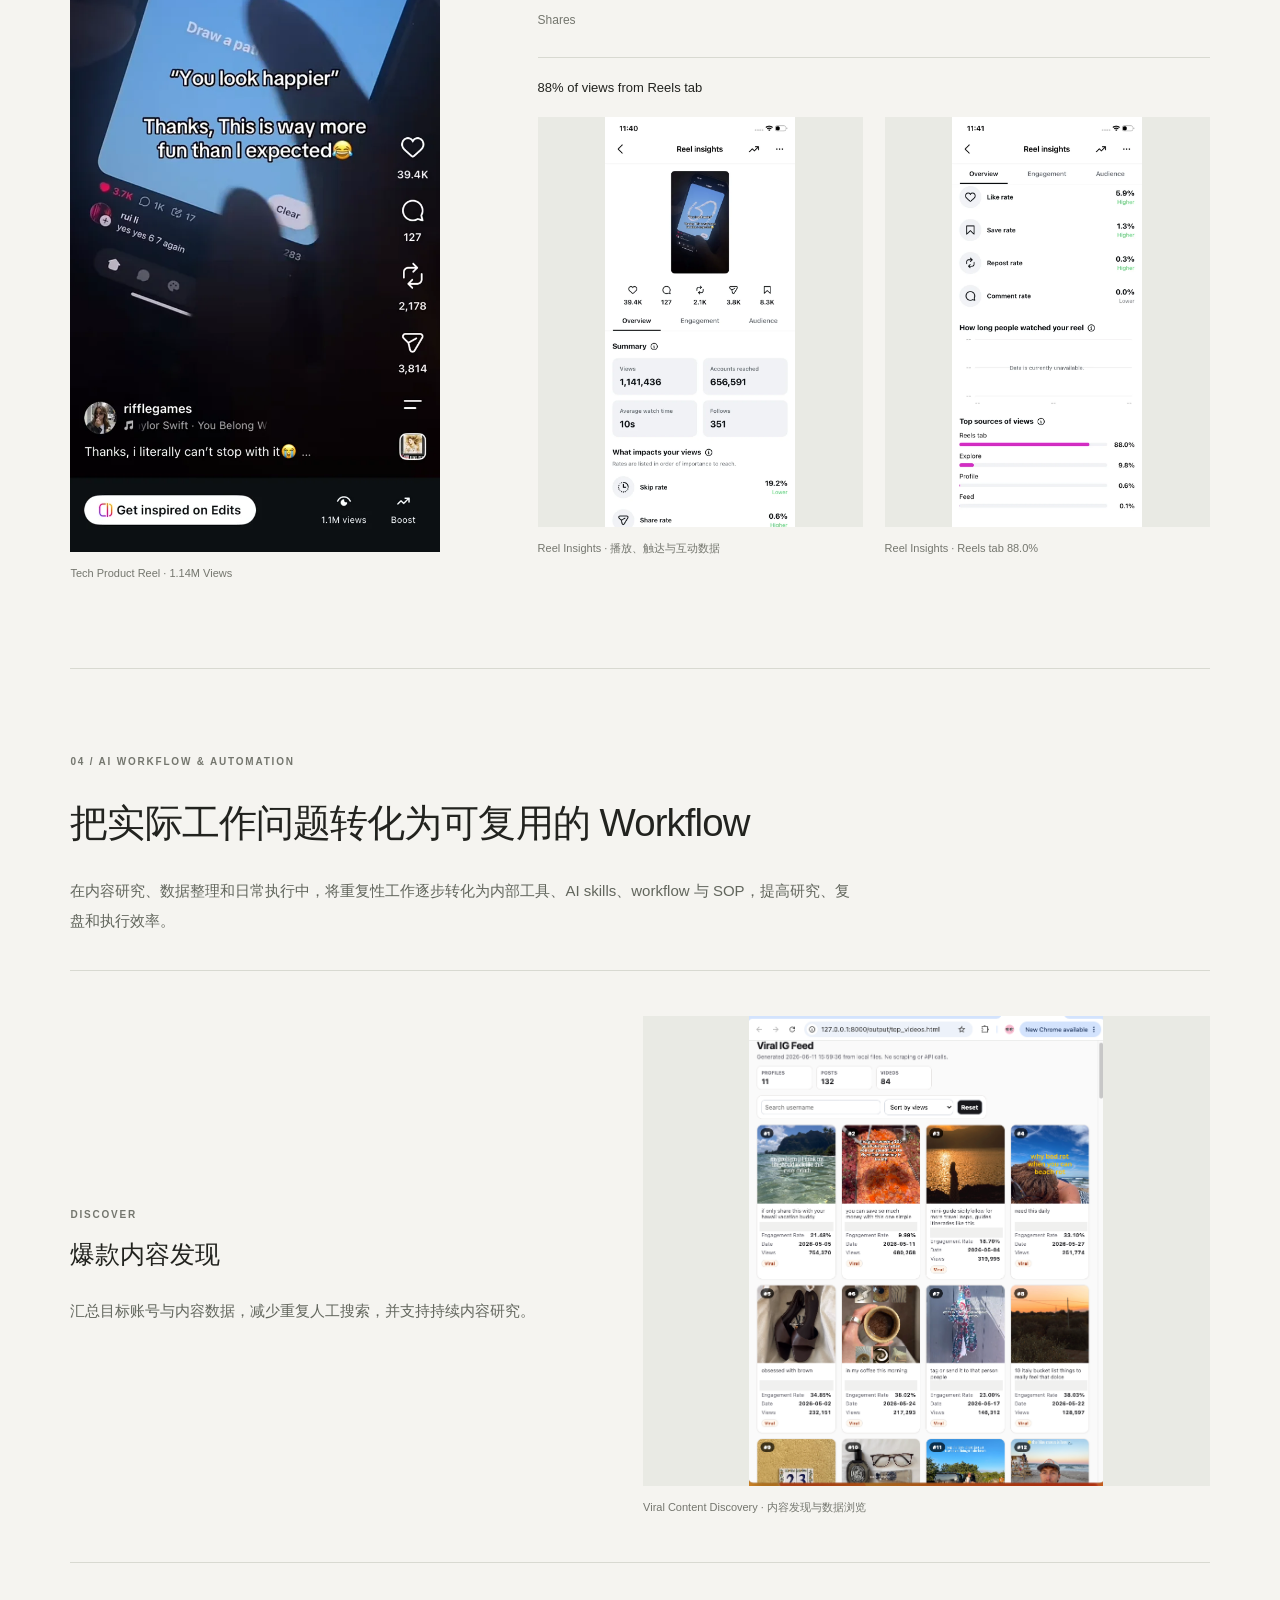
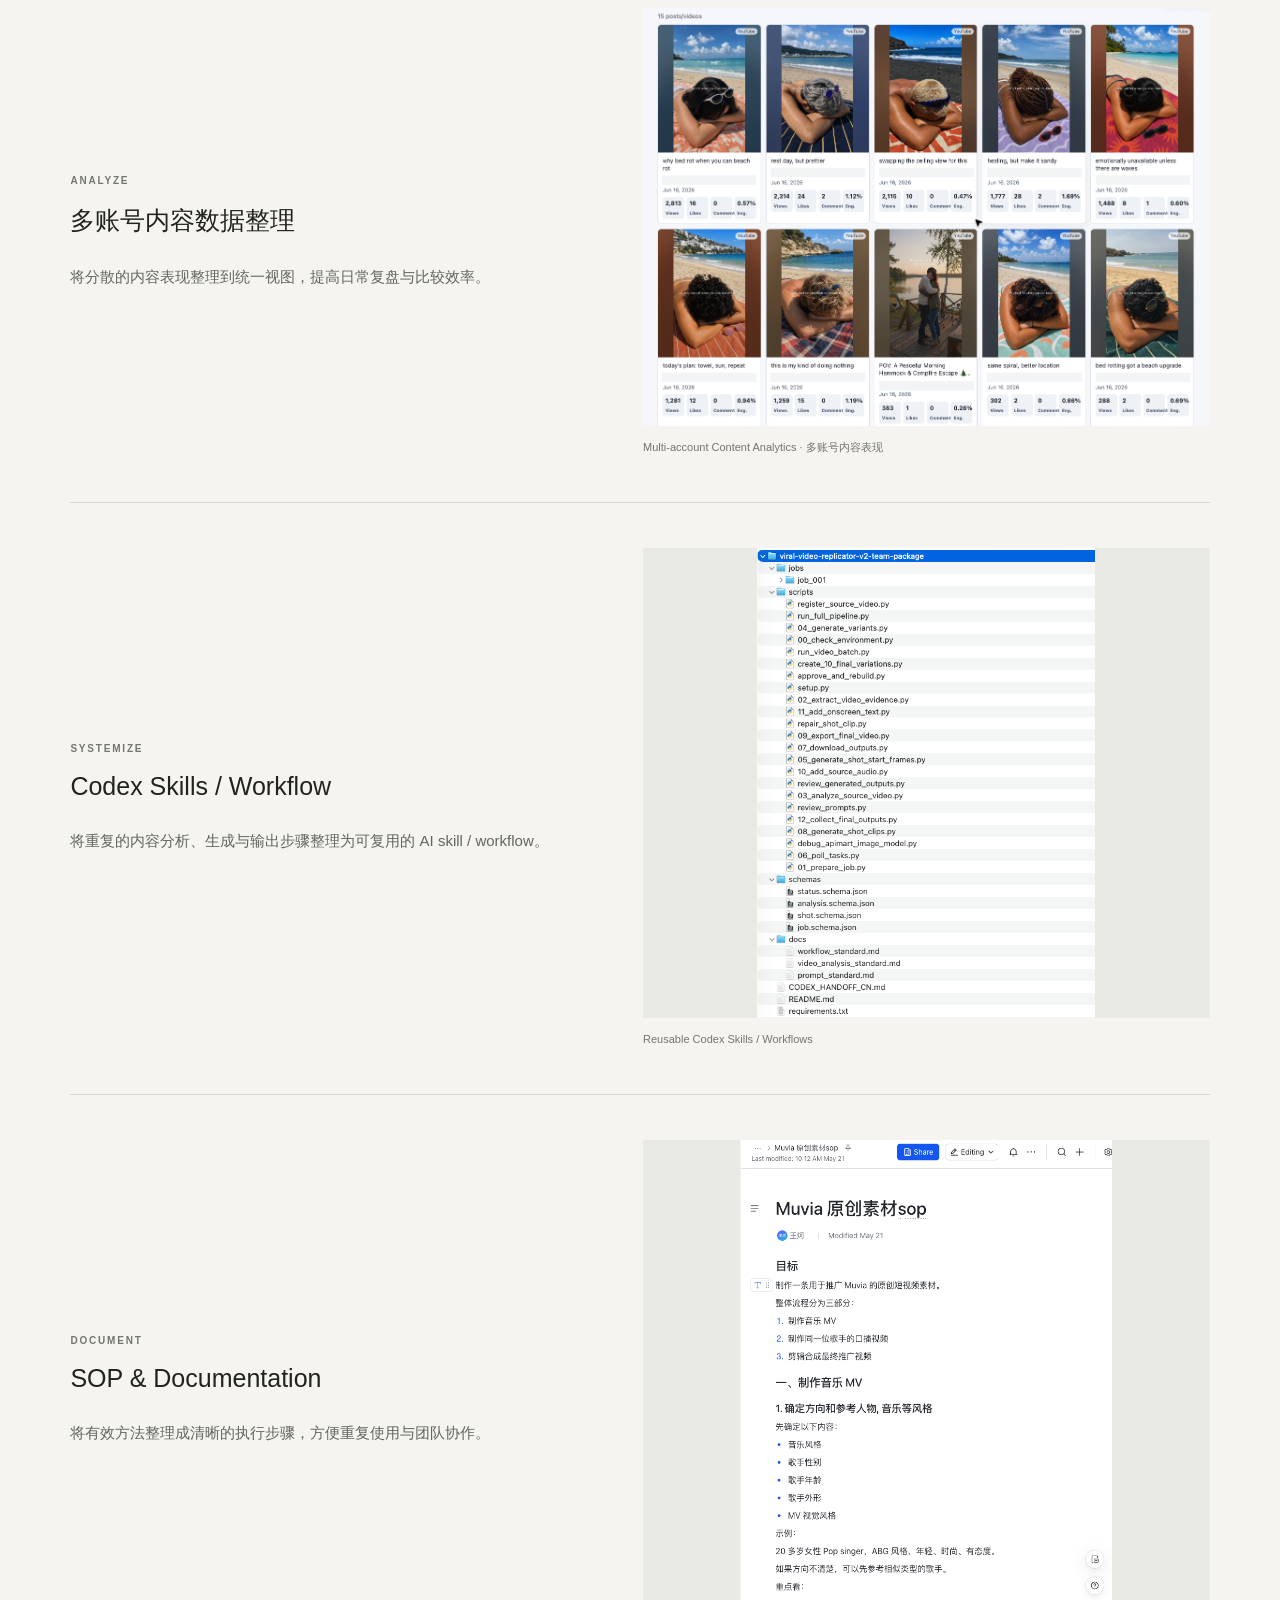
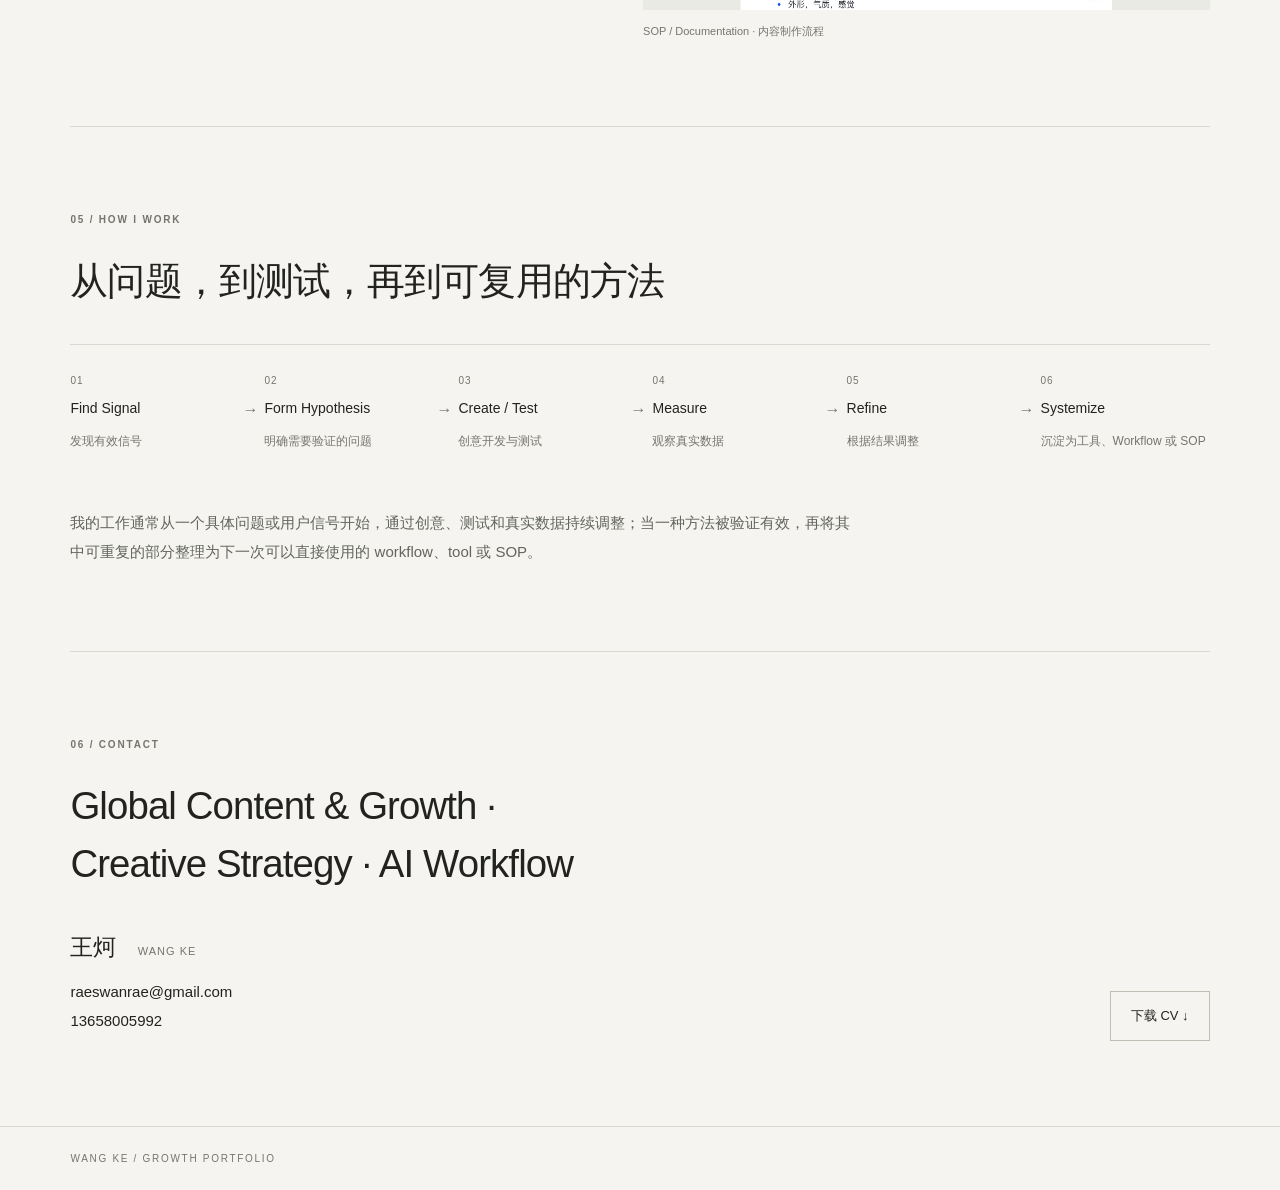
==== commit ba06cca0: "Remove links to the separate AI Creative Portfolio" ====
--- a/growth/index.html
+++ b/growth/index.html
@@ -1,3 +1,3 @@
 <!DOCTYPE html>
 
-<html lang="zh-CN"><head><meta charset="utf-8"/><meta content="width=device-width,initial-scale=1" name="viewport"/><title>王炣 | Global Content &amp; Growth · Creative Strategy · AI Workflow</title><meta content="王炣 Wang Ke｜海外内容与增长、数字产品营销与品牌创意。Global Content &amp; Growth · Creative Strategy · AI Workflow." name="description"/><link href="growth.css" rel="stylesheet"/><script defer="" src="growth.js"></script></head><body><a class="skip" href="#main">跳至内容</a><header class="wrap"><a class="wordmark" href="../">王炣 <span>WANG KE</span></a><nav aria-label="页面导航"><a href="#audience">内容增长</a><a href="#products">产品与转化</a><a href="#product-content">AI / Tech</a><a href="#systems">Workflow</a><a href="#contact">联系</a></nav></header><main class="wrap" id="main"><section class="hero"><p class="eyebrow">GLOBAL CONTENT &amp; GROWTH / CREATIVE STRATEGY / AI WORKFLOW</p><h1>从创意与内容，<br/><span>到增长与转化。</span></h1><p class="hero-body">拥有海外内容增长、数字产品营销与品牌创意实操经验。独立从 0 到 1 创建并运营面向海外用户的数字产品与内容业务，完成从产品、内容营销、多平台增长，到用户获取、自动化、Email Marketing、销售与转化的完整链路。持续将 AI 应用于内容创作、创意测试及实际工作流程。</p><dl class="metrics hero-metrics"><div><dt>Primary Instagram Audience</dt><dd>62.7K</dd></div><div><dt>Second Account Growth</dt><dd>10.2K</dd></div><div><dt>Top Organic Content</dt><dd>11M+</dd></div><div><dt>Tech Product Content</dt><dd>1.14M</dd></div></dl></section><section class="section" id="audience"><div class="split audience-intro"><div class="copy"><p class="eyebrow">01 / GLOBAL CONTENT GROWTH</p><h2>从 0 到 1 建立海外内容与受众</h2><p class="body-copy">独立搭建并运营面向海外用户的内容账号，从定位、选题、内容结构、制作、发布到数据复盘持续测试。Rae Swan Instagram 增长至 62.7K followers；随后将内容增长方法应用到新的内容方向，第二账号增长至 10.2K followers。多个内容达到百万级观看，单条最高 11M+。</p></div><div class="profiles"><figure class="evidence profile"><button aria-label="查看完整截图：Rae Swan · 62.7K followers" class="open-evidence" data-caption="Rae Swan · 62.7K followers" data-source="assets/rae-profile.png"><img alt="Rae Swan · 62.7K followers" decoding="async" loading="lazy" src="assets/rae-profile-preview.webp"/><span class="view-label">查看原图 ↗</span></button><figcaption>Rae Swan · 62.7K followers</figcaption></figure><figure class="evidence profile"><button aria-label="查看完整截图：Social Growth Insider · 10.2K followers" class="open-evidence" data-caption="Social Growth Insider · 10.2K followers" data-source="assets/sgi-profile.png"><img alt="Social Growth Insider · 10.2K followers" decoding="async" loading="lazy" src="assets/sgi-profile-preview.webp"/><span class="view-label">查看原图 ↗</span></button><figcaption>Social Growth Insider · 10.2K followers</figcaption></figure></div></div><div class="performance"><article><figure class="evidence reel"><button aria-label="查看完整截图：Rae Swan · 11M views" class="open-evidence" data-caption="Rae Swan · 11M views" data-source="assets/rae-11m.png"><img alt="Rae Swan · 11M views" decoding="async" loading="lazy" src="assets/rae-11m-preview.webp"/><span class="view-label">查看原图 ↗</span></button><figcaption>Rae Swan · 11M views</figcaption></figure><div class="performance-label"><strong>11M</strong><span>Views / Rae Swan</span></div></article><article><figure class="evidence reel"><button aria-label="查看完整截图：Rae Swan · 3.3M views" class="open-evidence" data-caption="Rae Swan · 3.3M views" data-source="assets/rae-3m.png"><img alt="Rae Swan · 3.3M views" decoding="async" loading="lazy" src="assets/rae-3m-preview.webp"/><span class="view-label">查看原图 ↗</span></button><figcaption>Rae Swan · 3.3M views</figcaption></figure><div class="performance-label"><strong>3.3M</strong><span>Views / Rae Swan</span></div></article><article><figure class="evidence reel"><button aria-label="查看完整截图：Social Growth Insider · 1.4M views" class="open-evidence" data-caption="Social Growth Insider · 1.4M views" data-source="assets/sgi-1m.png"><img alt="Social Growth Insider · 1.4M views" decoding="async" loading="lazy" src="assets/sgi-1m-preview.webp"/><span class="view-label">查看原图 ↗</span></button><figcaption>Social Growth Insider · 1.4M views</figcaption></figure><div class="performance-label"><strong>1.4M</strong><span>Views / Social Growth Insider</span></div></article></div></section><section class="section product" id="products"><div class="split"><div class="copy"><p class="eyebrow">02 / DIGITAL PRODUCT &amp; CONVERSION</p><h2>从内容与用户需求，到产品、获客与转化</h2><p class="body-copy">根据长期内容运营中收到的用户问题，从 0 到 1 创建面向海外用户的数字产品，并独立完成产品内容、营销、用户获取及销售转化。通过海外内容自然流量获取用户，并搭建从内容到销售的完整转化路径。</p><dl class="metrics"><div><dt>Digital Products</dt><dd>3</dd></div><div><dt>Verified Reviews</dt><dd>754</dd></div></dl></div><figure class="evidence"><button aria-label="查看完整截图：Gumroad · 3 Digital Products / 754 Verified Reviews" class="open-evidence" data-caption="Gumroad · 3 Digital Products / 754 Verified Reviews" data-source="assets/gumroad.png"><img alt="Gumroad · 3 Digital Products / 754 Verified Reviews" decoding="async" loading="lazy" src="assets/gumroad-preview.webp"/><span class="view-label">查看原图 ↗</span></button><figcaption>Gumroad · 3 Digital Products / 754 Verified Reviews</figcaption></figure></div><ol aria-label="从内容到销售的转化路径" class="conversion-flow"><li>CONTENT</li><li>AUDIENCE</li><li>DM / MANYCHAT</li><li>LEAD CAPTURE</li><li>EMAIL / NEWSLETTER</li><li>DIGITAL PRODUCT</li><li>CONVERSION</li></ol><ul class="conversion-support"><li>内容自然流量获取潜在用户</li><li>DM / ManyChat 自动化</li><li>Lead capture</li><li>Email / Newsletter Marketing</li><li>英文产品内容与销售文案</li><li>Digital product sales</li><li>根据用户反馈持续优化 acquisition 与 conversion</li></ul></section><section class="section" id="product-content"><div class="copy"><p class="eyebrow">03 / AI / TECH COLLABORATIONS</p><h2>将内容、创意与增长方法应用到 AI / 科技产品</h2><p class="body-copy">与 AI 科技产品及团队合作，参与海外内容、创意测试、内容增长及 AI content production。根据不同产品和业务需求测试内容方向，并根据真实内容表现持续调整。</p></div><div class="product-grid"><figure class="evidence product-visual"><button aria-label="查看完整截图：Tech Product Reel · 1.14M Views" class="open-evidence" data-caption="Tech Product Reel · 1.14M Views" data-source="assets/product-reel.png"><img alt="Tech Product Reel · 1.14M Views" decoding="async" loading="lazy" src="assets/product-reel-preview.webp"/><span class="view-label">查看原图 ↗</span></button><figcaption>Tech Product Reel · 1.14M Views</figcaption></figure><div><dl class="metrics product-metrics"><div><dt>Views</dt><dd>1,141,436</dd></div><div><dt>Accounts Reached</dt><dd>656,591</dd></div><div><dt>Likes</dt><dd>39.4K</dd></div><div><dt>Saves</dt><dd>8.3K</dd></div><div><dt>Shares</dt><dd>3.8K</dd></div></dl><p class="source-note">88% of views from Reels tab</p><div class="insights"><figure class="evidence"><button aria-label="查看完整截图：Reel Insights · 播放、触达与互动数据" class="open-evidence" data-caption="Reel Insights · 播放、触达与互动数据" data-source="assets/product-summary.png"><img alt="Reel Insights · 播放、触达与互动数据" decoding="async" loading="lazy" src="assets/product-summary-preview.webp"/><span class="view-label">查看原图 ↗</span></button><figcaption>Reel Insights · 播放、触达与互动数据</figcaption></figure><figure class="evidence"><button aria-label="查看完整截图：Reel Insights · Reels tab 88.0%" class="open-evidence" data-caption="Reel Insights · Reels tab 88.0%" data-source="assets/product-sources.png"><img alt="Reel Insights · Reels tab 88.0%" decoding="async" loading="lazy" src="assets/product-sources-preview.webp"/><span class="view-label">查看原图 ↗</span></button><figcaption>Reel Insights · Reels tab 88.0%</figcaption></figure></div></div></div></section><section class="section" id="systems"><div class="copy"><p class="eyebrow">04 / AI WORKFLOW &amp; AUTOMATION</p><h2>把实际工作问题转化为可复用的 Workflow</h2><p class="body-copy">在内容研究、数据整理和日常执行中，将重复性工作逐步转化为内部工具、AI skills、workflow 与 SOP，提高研究、复盘和执行效率。</p></div><article class="system-row"><div class="copy"><p class="eyebrow">DISCOVER</p><h3>爆款内容发现</h3><p class="body-copy">汇总目标账号与内容数据，减少重复人工搜索，并支持持续内容研究。</p></div><figure class="evidence system-evidence"><button aria-label="查看完整截图：Viral Content Discovery · 内容发现与数据浏览" class="open-evidence" data-caption="Viral Content Discovery · 内容发现与数据浏览" data-source="../assets/case-3/evidence/discovery-report.png"><img alt="Viral Content Discovery · 内容发现与数据浏览" decoding="async" loading="lazy" src="../assets/case-3/evidence/discovery-report.png"/><span class="view-label">查看原图 ↗</span></button><figcaption>Viral Content Discovery · 内容发现与数据浏览</figcaption></figure></article><article class="system-row"><div class="copy"><p class="eyebrow">ANALYZE</p><h3>多账号内容数据整理</h3><p class="body-copy">将分散的内容表现整理到统一视图，提高日常复盘与比较效率。</p></div><figure class="evidence system-evidence"><button aria-label="查看完整截图：Multi-account Content Analytics · 多账号内容表现" class="open-evidence" data-caption="Multi-account Content Analytics · 多账号内容表现" data-source="../assets/case-3/evidence/account-report-a.png"><img alt="Multi-account Content Analytics · 多账号内容表现" decoding="async" loading="lazy" src="../assets/case-3/evidence/account-report-a.png"/><span class="view-label">查看原图 ↗</span></button><figcaption>Multi-account Content Analytics · 多账号内容表现</figcaption></figure></article><article class="system-row"><div class="copy"><p class="eyebrow">SYSTEMIZE</p><h3>Codex Skills / Workflow</h3><p class="body-copy">将重复的内容分析、生成与输出步骤整理为可复用的 AI skill / workflow。</p></div><figure class="evidence system-evidence"><button aria-label="查看完整截图：Reusable Codex Skills / Workflows" class="open-evidence" data-caption="Reusable Codex Skills / Workflows" data-source="../assets/case-3/evidence/team-package.png"><img alt="Reusable Codex Skills / Workflows" decoding="async" loading="lazy" src="../assets/case-3/evidence/team-package.png"/><span class="view-label">查看原图 ↗</span></button><figcaption>Reusable Codex Skills / Workflows</figcaption></figure></article><article class="system-row"><div class="copy"><p class="eyebrow">DOCUMENT</p><h3>SOP &amp; Documentation</h3><p class="body-copy">将有效方法整理成清晰的执行步骤，方便重复使用与团队协作。</p></div><figure class="evidence system-evidence"><button aria-label="查看完整截图：SOP / Documentation · 内容制作流程" class="open-evidence" data-caption="SOP / Documentation · 内容制作流程" data-source="../assets/case-3/evidence/original-content-sop.png"><img alt="SOP / Documentation · 内容制作流程" decoding="async" loading="lazy" src="../assets/case-3/evidence/original-content-sop.png"/><span class="view-label">查看原图 ↗</span></button><figcaption>SOP / Documentation · 内容制作流程</figcaption></figure></article></section><section class="section how-i-work" id="how-i-work"><div class="copy"><p class="eyebrow">05 / HOW I WORK</p><h2>从问题，到测试，再到可复用的方法</h2></div><ol class="loop"><li><strong>Find Signal</strong><span>发现有效信号</span></li><li><strong>Form Hypothesis</strong><span>明确需要验证的问题</span></li><li><strong>Create / Test</strong><span>创意开发与测试</span></li><li><strong>Measure</strong><span>观察真实数据</span></li><li><strong>Refine</strong><span>根据结果调整</span></li><li><strong>Systemize</strong><span>沉淀为工具、Workflow 或 SOP</span></li></ol><p class="body-copy">我的工作通常从一个具体问题或用户信号开始，通过创意、测试和真实数据持续调整；当一种方法被验证有效，再将其中可重复的部分整理为下一次可以直接使用的 workflow、tool 或 SOP。</p></section><section class="section contact" id="contact"><p class="eyebrow">06 / CONTACT</p><h2>Global Content &amp; Growth · Creative Strategy · AI Workflow</h2><div class="contact-bottom"><div><p class="name">王炣 <span>WANG KE</span></p><a href="mailto:raeswanrae@gmail.com">raeswanrae@gmail.com</a><a href="tel:13658005992">13658005992</a></div><div class="actions contact-actions"><a class="button" download="" href="assets/documents/Wang_Ke_Growth_CV.pdf">下载 CV ↓</a><a class="button creative-link" href="../">AI Creative Portfolio ↗</a></div></div></section></main><footer class="wrap">WANG KE / GROWTH PORTFOLIO</footer><dialog aria-label="完整证据截图" id="evidence-modal"><button aria-label="关闭预览" class="close">关闭 ×</button><div class="modal-scroll"><img alt=""/><p class="modal-caption"></p></div></dialog></body></html>
+<html lang="zh-CN"><head><meta charset="utf-8"/><meta content="width=device-width,initial-scale=1" name="viewport"/><title>王炣 | Global Content &amp; Growth · Creative Strategy · AI Workflow</title><meta content="王炣 Wang Ke｜海外内容与增长、数字产品营销与品牌创意。Global Content &amp; Growth · Creative Strategy · AI Workflow." name="description"/><link href="growth.css" rel="stylesheet"/><script defer="" src="growth.js"></script></head><body><a class="skip" href="#main">跳至内容</a><header class="wrap"><a class="wordmark" href="#main">王炣 <span>WANG KE</span></a><nav aria-label="页面导航"><a href="#audience">内容增长</a><a href="#products">产品与转化</a><a href="#product-content">AI / Tech</a><a href="#systems">Workflow</a><a href="#contact">联系</a></nav></header><main class="wrap" id="main"><section class="hero"><p class="eyebrow">GLOBAL CONTENT &amp; GROWTH / CREATIVE STRATEGY / AI WORKFLOW</p><h1>从创意与内容，<br/><span>到增长与转化。</span></h1><p class="hero-body">拥有海外内容增长、数字产品营销与品牌创意实操经验。独立从 0 到 1 创建并运营面向海外用户的数字产品与内容业务，完成从产品、内容营销、多平台增长，到用户获取、自动化、Email Marketing、销售与转化的完整链路。持续将 AI 应用于内容创作、创意测试及实际工作流程。</p><dl class="metrics hero-metrics"><div><dt>Primary Instagram Audience</dt><dd>62.7K</dd></div><div><dt>Second Account Growth</dt><dd>10.2K</dd></div><div><dt>Top Organic Content</dt><dd>11M+</dd></div><div><dt>Tech Product Content</dt><dd>1.14M</dd></div></dl></section><section class="section" id="audience"><div class="split audience-intro"><div class="copy"><p class="eyebrow">01 / GLOBAL CONTENT GROWTH</p><h2>从 0 到 1 建立海外内容与受众</h2><p class="body-copy">独立搭建并运营面向海外用户的内容账号，从定位、选题、内容结构、制作、发布到数据复盘持续测试。Rae Swan Instagram 增长至 62.7K followers；随后将内容增长方法应用到新的内容方向，第二账号增长至 10.2K followers。多个内容达到百万级观看，单条最高 11M+。</p></div><div class="profiles"><figure class="evidence profile"><button aria-label="查看完整截图：Rae Swan · 62.7K followers" class="open-evidence" data-caption="Rae Swan · 62.7K followers" data-source="assets/rae-profile.png"><img alt="Rae Swan · 62.7K followers" decoding="async" loading="lazy" src="assets/rae-profile-preview.webp"/><span class="view-label">查看原图 ↗</span></button><figcaption>Rae Swan · 62.7K followers</figcaption></figure><figure class="evidence profile"><button aria-label="查看完整截图：Social Growth Insider · 10.2K followers" class="open-evidence" data-caption="Social Growth Insider · 10.2K followers" data-source="assets/sgi-profile.png"><img alt="Social Growth Insider · 10.2K followers" decoding="async" loading="lazy" src="assets/sgi-profile-preview.webp"/><span class="view-label">查看原图 ↗</span></button><figcaption>Social Growth Insider · 10.2K followers</figcaption></figure></div></div><div class="performance"><article><figure class="evidence reel"><button aria-label="查看完整截图：Rae Swan · 11M views" class="open-evidence" data-caption="Rae Swan · 11M views" data-source="assets/rae-11m.png"><img alt="Rae Swan · 11M views" decoding="async" loading="lazy" src="assets/rae-11m-preview.webp"/><span class="view-label">查看原图 ↗</span></button><figcaption>Rae Swan · 11M views</figcaption></figure><div class="performance-label"><strong>11M</strong><span>Views / Rae Swan</span></div></article><article><figure class="evidence reel"><button aria-label="查看完整截图：Rae Swan · 3.3M views" class="open-evidence" data-caption="Rae Swan · 3.3M views" data-source="assets/rae-3m.png"><img alt="Rae Swan · 3.3M views" decoding="async" loading="lazy" src="assets/rae-3m-preview.webp"/><span class="view-label">查看原图 ↗</span></button><figcaption>Rae Swan · 3.3M views</figcaption></figure><div class="performance-label"><strong>3.3M</strong><span>Views / Rae Swan</span></div></article><article><figure class="evidence reel"><button aria-label="查看完整截图：Social Growth Insider · 1.4M views" class="open-evidence" data-caption="Social Growth Insider · 1.4M views" data-source="assets/sgi-1m.png"><img alt="Social Growth Insider · 1.4M views" decoding="async" loading="lazy" src="assets/sgi-1m-preview.webp"/><span class="view-label">查看原图 ↗</span></button><figcaption>Social Growth Insider · 1.4M views</figcaption></figure><div class="performance-label"><strong>1.4M</strong><span>Views / Social Growth Insider</span></div></article></div></section><section class="section product" id="products"><div class="split"><div class="copy"><p class="eyebrow">02 / DIGITAL PRODUCT &amp; CONVERSION</p><h2>从内容与用户需求，到产品、获客与转化</h2><p class="body-copy">根据长期内容运营中收到的用户问题，从 0 到 1 创建面向海外用户的数字产品，并独立完成产品内容、营销、用户获取及销售转化。通过海外内容自然流量获取用户，并搭建从内容到销售的完整转化路径。</p><dl class="metrics"><div><dt>Digital Products</dt><dd>3</dd></div><div><dt>Verified Reviews</dt><dd>754</dd></div></dl></div><figure class="evidence"><button aria-label="查看完整截图：Gumroad · 3 Digital Products / 754 Verified Reviews" class="open-evidence" data-caption="Gumroad · 3 Digital Products / 754 Verified Reviews" data-source="assets/gumroad.png"><img alt="Gumroad · 3 Digital Products / 754 Verified Reviews" decoding="async" loading="lazy" src="assets/gumroad-preview.webp"/><span class="view-label">查看原图 ↗</span></button><figcaption>Gumroad · 3 Digital Products / 754 Verified Reviews</figcaption></figure></div><ol aria-label="从内容到销售的转化路径" class="conversion-flow"><li>CONTENT</li><li>AUDIENCE</li><li>DM / MANYCHAT</li><li>LEAD CAPTURE</li><li>EMAIL / NEWSLETTER</li><li>DIGITAL PRODUCT</li><li>CONVERSION</li></ol><ul class="conversion-support"><li>内容自然流量获取潜在用户</li><li>DM / ManyChat 自动化</li><li>Lead capture</li><li>Email / Newsletter Marketing</li><li>英文产品内容与销售文案</li><li>Digital product sales</li><li>根据用户反馈持续优化 acquisition 与 conversion</li></ul></section><section class="section" id="product-content"><div class="copy"><p class="eyebrow">03 / AI / TECH COLLABORATIONS</p><h2>将内容、创意与增长方法应用到 AI / 科技产品</h2><p class="body-copy">与 AI 科技产品及团队合作，参与海外内容、创意测试、内容增长及 AI content production。根据不同产品和业务需求测试内容方向，并根据真实内容表现持续调整。</p></div><div class="product-grid"><figure class="evidence product-visual"><button aria-label="查看完整截图：Tech Product Reel · 1.14M Views" class="open-evidence" data-caption="Tech Product Reel · 1.14M Views" data-source="assets/product-reel.png"><img alt="Tech Product Reel · 1.14M Views" decoding="async" loading="lazy" src="assets/product-reel-preview.webp"/><span class="view-label">查看原图 ↗</span></button><figcaption>Tech Product Reel · 1.14M Views</figcaption></figure><div><dl class="metrics product-metrics"><div><dt>Views</dt><dd>1,141,436</dd></div><div><dt>Accounts Reached</dt><dd>656,591</dd></div><div><dt>Likes</dt><dd>39.4K</dd></div><div><dt>Saves</dt><dd>8.3K</dd></div><div><dt>Shares</dt><dd>3.8K</dd></div></dl><p class="source-note">88% of views from Reels tab</p><div class="insights"><figure class="evidence"><button aria-label="查看完整截图：Reel Insights · 播放、触达与互动数据" class="open-evidence" data-caption="Reel Insights · 播放、触达与互动数据" data-source="assets/product-summary.png"><img alt="Reel Insights · 播放、触达与互动数据" decoding="async" loading="lazy" src="assets/product-summary-preview.webp"/><span class="view-label">查看原图 ↗</span></button><figcaption>Reel Insights · 播放、触达与互动数据</figcaption></figure><figure class="evidence"><button aria-label="查看完整截图：Reel Insights · Reels tab 88.0%" class="open-evidence" data-caption="Reel Insights · Reels tab 88.0%" data-source="assets/product-sources.png"><img alt="Reel Insights · Reels tab 88.0%" decoding="async" loading="lazy" src="assets/product-sources-preview.webp"/><span class="view-label">查看原图 ↗</span></button><figcaption>Reel Insights · Reels tab 88.0%</figcaption></figure></div></div></div></section><section class="section" id="systems"><div class="copy"><p class="eyebrow">04 / AI WORKFLOW &amp; AUTOMATION</p><h2>把实际工作问题转化为可复用的 Workflow</h2><p class="body-copy">在内容研究、数据整理和日常执行中，将重复性工作逐步转化为内部工具、AI skills、workflow 与 SOP，提高研究、复盘和执行效率。</p></div><article class="system-row"><div class="copy"><p class="eyebrow">DISCOVER</p><h3>爆款内容发现</h3><p class="body-copy">汇总目标账号与内容数据，减少重复人工搜索，并支持持续内容研究。</p></div><figure class="evidence system-evidence"><button aria-label="查看完整截图：Viral Content Discovery · 内容发现与数据浏览" class="open-evidence" data-caption="Viral Content Discovery · 内容发现与数据浏览" data-source="../assets/case-3/evidence/discovery-report.png"><img alt="Viral Content Discovery · 内容发现与数据浏览" decoding="async" loading="lazy" src="../assets/case-3/evidence/discovery-report.png"/><span class="view-label">查看原图 ↗</span></button><figcaption>Viral Content Discovery · 内容发现与数据浏览</figcaption></figure></article><article class="system-row"><div class="copy"><p class="eyebrow">ANALYZE</p><h3>多账号内容数据整理</h3><p class="body-copy">将分散的内容表现整理到统一视图，提高日常复盘与比较效率。</p></div><figure class="evidence system-evidence"><button aria-label="查看完整截图：Multi-account Content Analytics · 多账号内容表现" class="open-evidence" data-caption="Multi-account Content Analytics · 多账号内容表现" data-source="../assets/case-3/evidence/account-report-a.png"><img alt="Multi-account Content Analytics · 多账号内容表现" decoding="async" loading="lazy" src="../assets/case-3/evidence/account-report-a.png"/><span class="view-label">查看原图 ↗</span></button><figcaption>Multi-account Content Analytics · 多账号内容表现</figcaption></figure></article><article class="system-row"><div class="copy"><p class="eyebrow">SYSTEMIZE</p><h3>Codex Skills / Workflow</h3><p class="body-copy">将重复的内容分析、生成与输出步骤整理为可复用的 AI skill / workflow。</p></div><figure class="evidence system-evidence"><button aria-label="查看完整截图：Reusable Codex Skills / Workflows" class="open-evidence" data-caption="Reusable Codex Skills / Workflows" data-source="../assets/case-3/evidence/team-package.png"><img alt="Reusable Codex Skills / Workflows" decoding="async" loading="lazy" src="../assets/case-3/evidence/team-package.png"/><span class="view-label">查看原图 ↗</span></button><figcaption>Reusable Codex Skills / Workflows</figcaption></figure></article><article class="system-row"><div class="copy"><p class="eyebrow">DOCUMENT</p><h3>SOP &amp; Documentation</h3><p class="body-copy">将有效方法整理成清晰的执行步骤，方便重复使用与团队协作。</p></div><figure class="evidence system-evidence"><button aria-label="查看完整截图：SOP / Documentation · 内容制作流程" class="open-evidence" data-caption="SOP / Documentation · 内容制作流程" data-source="../assets/case-3/evidence/original-content-sop.png"><img alt="SOP / Documentation · 内容制作流程" decoding="async" loading="lazy" src="../assets/case-3/evidence/original-content-sop.png"/><span class="view-label">查看原图 ↗</span></button><figcaption>SOP / Documentation · 内容制作流程</figcaption></figure></article></section><section class="section how-i-work" id="how-i-work"><div class="copy"><p class="eyebrow">05 / HOW I WORK</p><h2>从问题，到测试，再到可复用的方法</h2></div><ol class="loop"><li><strong>Find Signal</strong><span>发现有效信号</span></li><li><strong>Form Hypothesis</strong><span>明确需要验证的问题</span></li><li><strong>Create / Test</strong><span>创意开发与测试</span></li><li><strong>Measure</strong><span>观察真实数据</span></li><li><strong>Refine</strong><span>根据结果调整</span></li><li><strong>Systemize</strong><span>沉淀为工具、Workflow 或 SOP</span></li></ol><p class="body-copy">我的工作通常从一个具体问题或用户信号开始，通过创意、测试和真实数据持续调整；当一种方法被验证有效，再将其中可重复的部分整理为下一次可以直接使用的 workflow、tool 或 SOP。</p></section><section class="section contact" id="contact"><p class="eyebrow">06 / CONTACT</p><h2>Global Content &amp; Growth · Creative Strategy · AI Workflow</h2><div class="contact-bottom"><div><p class="name">王炣 <span>WANG KE</span></p><a href="mailto:raeswanrae@gmail.com">raeswanrae@gmail.com</a><a href="tel:13658005992">13658005992</a></div><div class="actions contact-actions"><a class="button" download="" href="assets/documents/Wang_Ke_Growth_CV.pdf">下载 CV ↓</a></div></div></section></main><footer class="wrap">WANG KE / GROWTH PORTFOLIO</footer><dialog aria-label="完整证据截图" id="evidence-modal"><button aria-label="关闭预览" class="close">关闭 ×</button><div class="modal-scroll"><img alt=""/><p class="modal-caption"></p></div></dialog></body></html>
--- a/growth/growth.css
+++ b/growth/growth.css
@@ -14,8 +14,6 @@
 .loop li::before{content:counter(step,decimal-leading-zero);display:block;margin-bottom:14px;font-size:10px;letter-spacing:1px;color:var(--muted)}
 .loop li:not(:last-child)::after{top:26px}
 .contact .contact-actions{flex-direction:column;align-items:stretch;justify-content:flex-end;gap:12px}
-.contact .creative-link{background:#e5e7de}
-.contact .creative-link:hover{background:#d8dccf}
 @media(max-width:900px){nav{gap:20px}.conversion-flow{gap:20px}.conversion-flow li{font-size:10px}.conversion-flow li:not(:last-child)::after{right:-15px}}
 @media(max-width:760px){header{height:auto;min-height:100px;flex-wrap:wrap;padding-block:22px;gap:20px}nav{width:100%;justify-content:space-between;gap:12px;font-size:12px}}
 @media(max-width:650px){nav{display:grid;grid-template-columns:repeat(3,auto);gap:16px 20px}nav a{padding-block:4px}.conversion-flow{grid-template-columns:1fr;margin-top:32px;padding:24px 0;gap:25px}.conversion-flow li{font-size:12px;letter-spacing:.8px}.conversion-flow li:not(:last-child)::after{content:'↓';left:0;right:auto;top:24px}.conversion-support{grid-template-columns:1fr;gap:10px}.loop li:not(:last-child)::after{top:58px}.loop li::before{margin-bottom:8px}}
